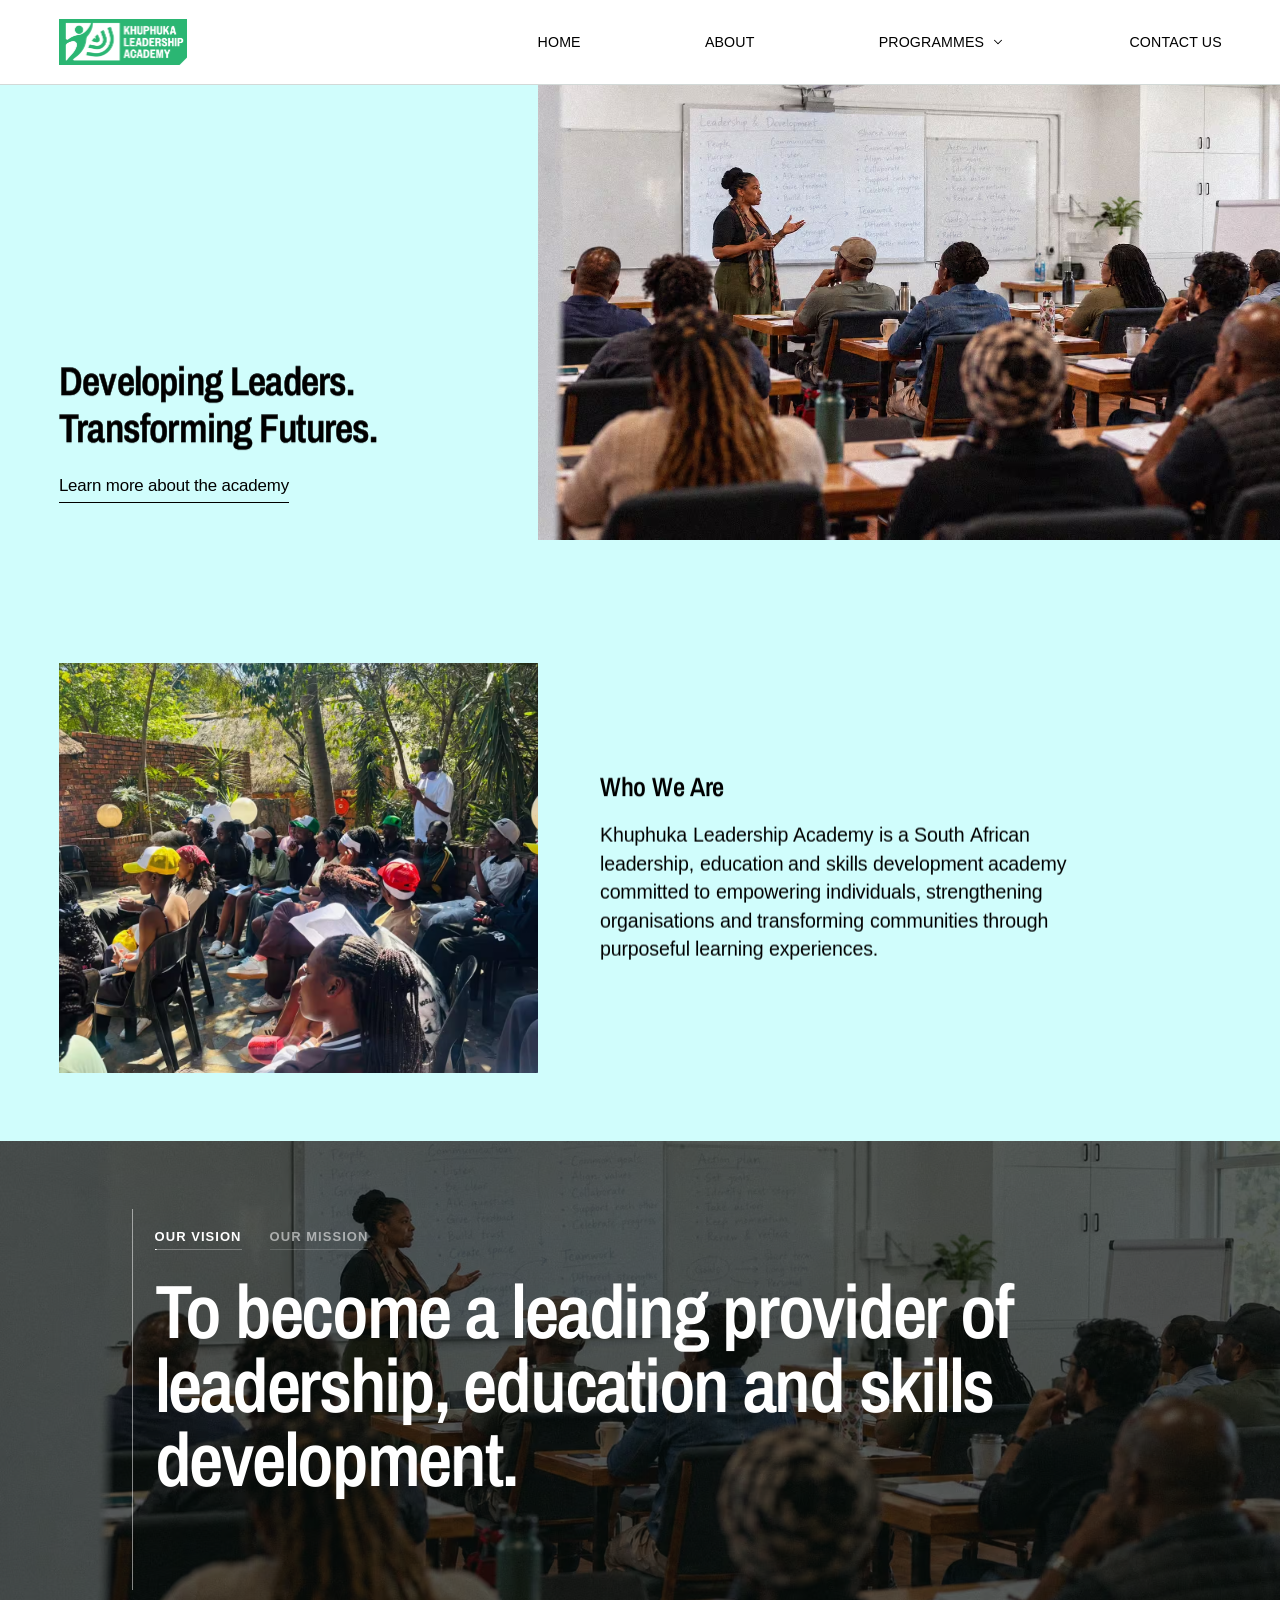
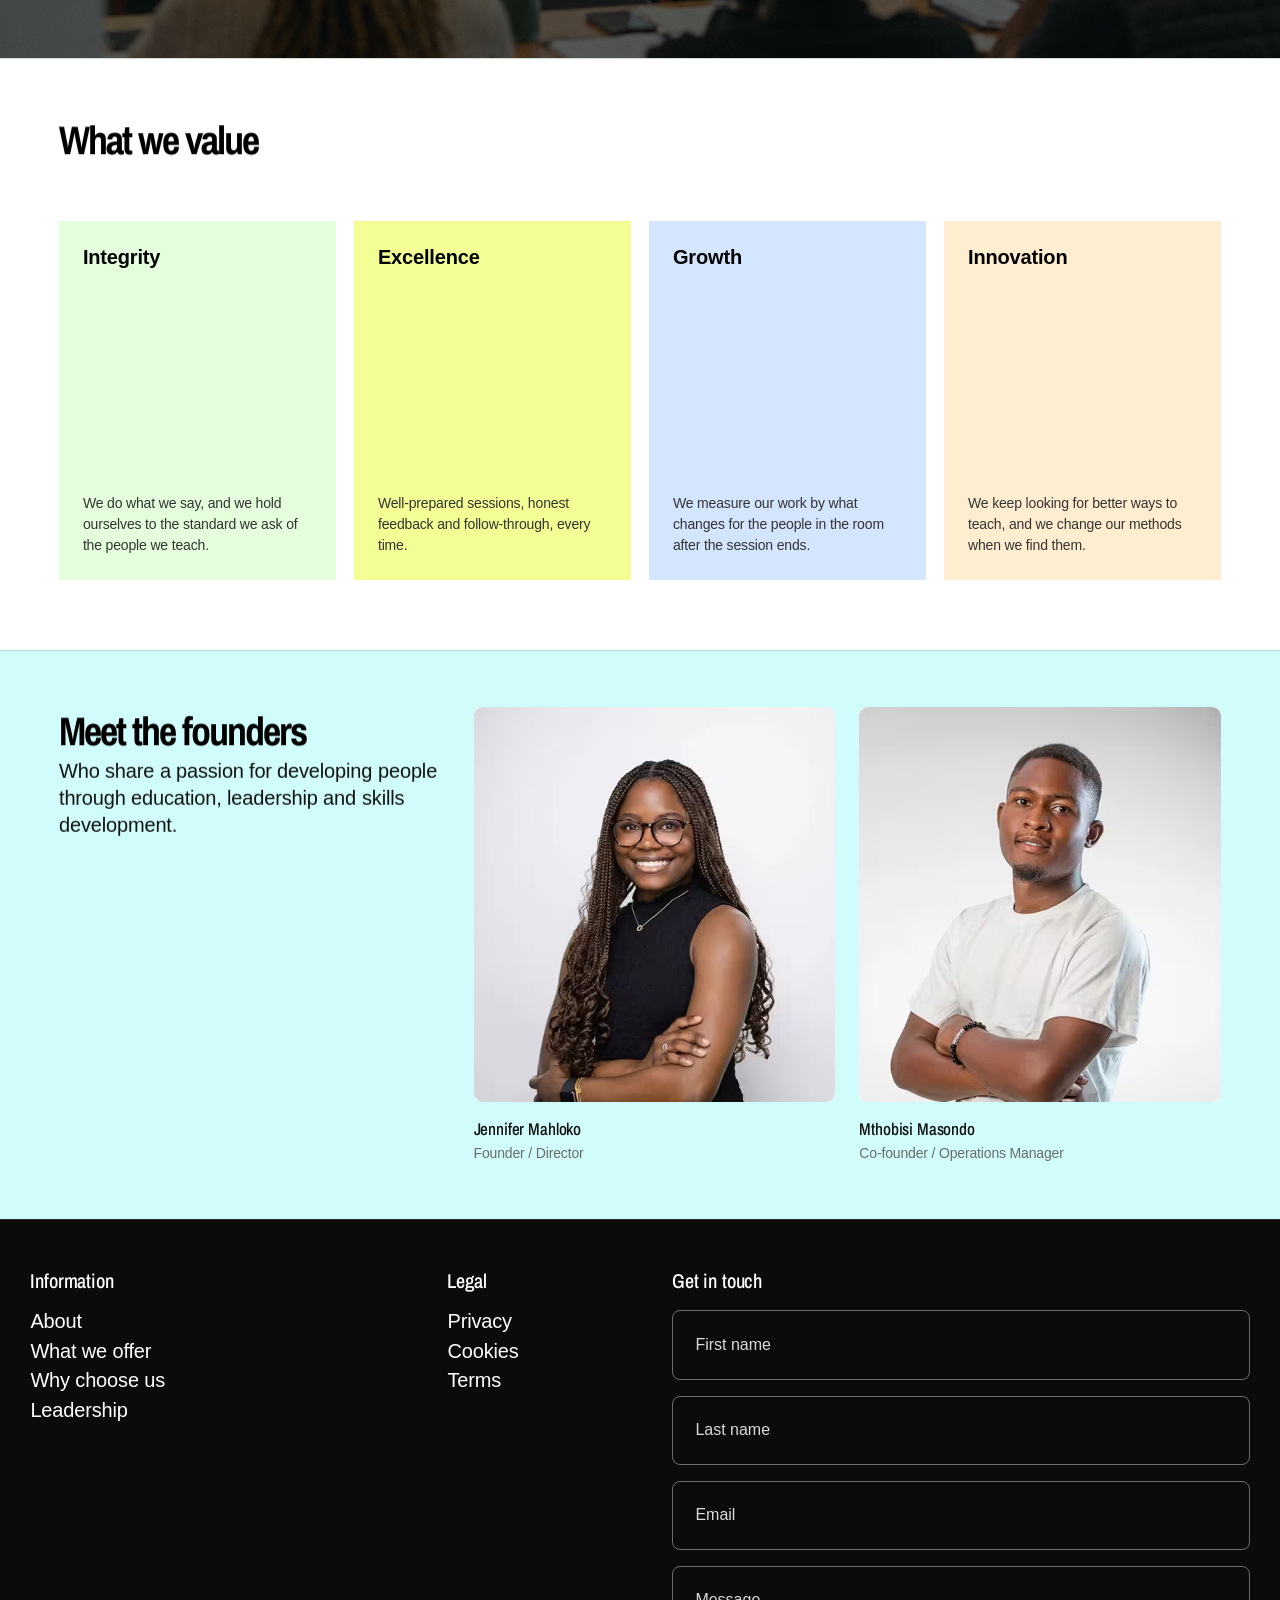
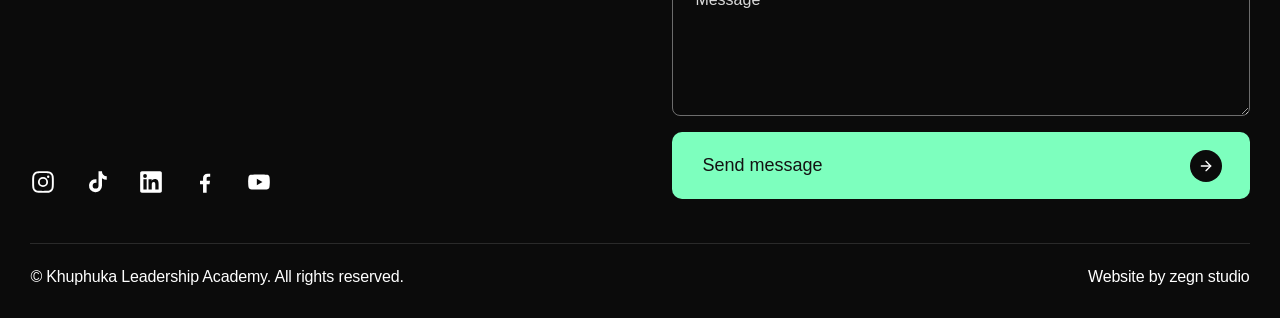
==== about.html @ 816980ba "Refactor code structure for improved readability and maintainability" ====
<!DOCTYPE html>
<html lang="en">

<head>
    <meta charset="UTF-8">
    <meta name="viewport" content="width=device-width, initial-scale=1.0">
    <meta name="description"
        content="Khuphuka Leadership Academy is a South African leadership, education and skills development academy committed to empowering individuals, strengthening organisations and transforming communities.">
    <!-- no preloader on inner pages: mark the page as loaded straight away so
         the hero's entrance animations run -->
    <script>document.documentElement.classList.add("js", "is-loaded");</script>
    <title>About | Khuphuka Leadership Academy</title>
    <!-- fonts come from Google: open the connections now so the font
         css and the woff2 behind it don't each pay for a new handshake -->
    <link rel="preconnect" href="https://fonts.googleapis.com">
    <link rel="preconnect" href="https://fonts.gstatic.com" crossorigin>
    <!-- the hero photo is only named in CSS, so start it before the
         stylesheet has arrived -->
    <link rel="preload" as="image" href="assets/images/Subtle-leadership-workshop-notes-on-whiteboard.avif" type="image/avif" fetchpriority="high">
    <link rel="stylesheet" href="stylesheets/style.css">
    <link rel="stylesheet" href="https://fonts.googleapis.com/css2?family=Archivo+Narrow:wght@600;700&display=swap">
</head>

<body>
    <header class="topbar">
        <a class="brand-logo" href="index.html" aria-label="Khuphuka Leadership Academy, home">
            <img src="assets/icons/kla-logo.svg" alt="Khuphuka Leadership Academy">
        </a>

        <nav class="topbar-nav" aria-label="Primary">
            <ul class="topbar-links">
                <li><a class="topbar-link" href="index.html">Home</a></li>
                <li><a class="topbar-link" href="about.html" aria-current="page">About</a></li>
                <li class="has-menu">
                    <button class="topbar-link topbar-trigger" type="button" aria-expanded="false"
                        aria-controls="programmes-menu">
                        Programmes
                        <svg xmlns="http://www.w3.org/2000/svg" width="14" height="14" viewBox="0 0 24 24" fill="none"
                            stroke="currentColor" stroke-width="1.75" stroke-linecap="round" stroke-linejoin="round"
                            aria-hidden="true">
                            <path d="m6 9 6 6 6-6" />
                        </svg>
                    </button>
                    <ul class="topbar-menu" id="programmes-menu" aria-label="Programmes">
                        <li><a href="programme/school-leadership.html">School Leadership &amp; Development</a></li>
                        <li><a href="programme/accredited-qualifications.html">Accredited Qualifications</a></li>
                        <li><a href="programme/short-courses.html">Short Courses &amp; Workshops</a></li>
                        <li><a href="programme/re5-preparation.html">RE5 Preparation Workshops</a></li>
                        <li><a href="programme/corporate-training.html">Corporate Training</a></li>
                        <li><a href="index.html#programmes">Youth Development Initiatives</a></li>
                    </ul>
                </li>
                <li><a class="topbar-link" href="#contact">Contact us</a></li>
            </ul>
        </nav>

        <button class="btn-menu-toggle topbar-toggle" type="button" aria-label="Open menu" aria-controls="site-menu"
            aria-expanded="false">
            <svg xmlns="http://www.w3.org/2000/svg" width="24" height="24" viewBox="0 0 24 24" fill="none"
                stroke="currentColor" stroke-width="1.5" stroke-linecap="round" aria-hidden="true">
                <path d="M3 9h18" />
                <path d="M3 15h18" />
            </svg>
        </button>
    </header>

    <!-- the hero: copy on the left, the photo filling the right -->
    <section class="hero-split hero-split--about" aria-label="About the academy">
        <div class="hero-panel">
            <h1 data-text-reveal="70">Developing Leaders. Transforming Futures.</h1>
            <a class="hero-link" href="#who-we-are">Learn more about the academy</a>
        </div>
        <div class="hero-visual" aria-hidden="true">
            <!-- a layer rather than an <img>, so hero-parallax.js can drift it -->
            <div class="hero-bg"></div>
        </div>
    </section>

    <main>
        <!-- the same photo-and-copy block as the home page's About -->
        <section class="about-statement" id="who-we-are">
            <!-- a stand-in photo until a dedicated image is chosen -->
            <div class="about-media">
                <img src="assets/images/youth.avif" alt="Learners gathered outdoors at a Khuphuka Leadership Academy session"
                    loading="lazy" decoding="async" draggable="false">
            </div>
            <div class="about-copy">
                <h2 class="about-title" data-text-reveal="70">Who We Are</h2>
                <p class="about-text" data-text-reveal="16">Khuphuka Leadership Academy is a South African leadership, education
                    and skills development academy committed to empowering individuals, strengthening organisations and
                    transforming communities through purposeful learning experiences.</p>
            </div>
        </section>

        <!-- the vision, as one large statement beside a rule, on white -->
        <!-- the vision and the mission, one at a time, cycling on their own -->
        <section class="vision-section" id="vision" aria-label="Our vision and mission">
            <div class="vision-inner">
                <div class="vision-tabs" role="tablist" aria-label="Vision and mission">
                    <button class="vision-tab is-active" type="button" role="tab" id="vision-tab-0"
                        aria-selected="true" aria-controls="vision-panel-0">Our vision</button>
                    <button class="vision-tab" type="button" role="tab" id="vision-tab-1" aria-selected="false"
                        aria-controls="vision-panel-1" tabindex="-1">Our mission</button>
                </div>
                <div class="vision-slides">
                    <p class="vision-statement is-active" role="tabpanel" id="vision-panel-0"
                        aria-labelledby="vision-tab-0">To become a leading provider of leadership, education and skills
                        development.</p>
                    <p class="vision-statement" role="tabpanel" id="vision-panel-1" aria-labelledby="vision-tab-1"
                        aria-hidden="true">To deliver innovative learning experiences that develop leadership, build
                        practical skills and create opportunities.</p>
                </div>
            </div>
        </section>

        <!-- the values: one short line each -->
        <section class="values-section" id="values" aria-labelledby="values-title">
            <h2 class="values-title section-title" id="values-title" data-text-reveal="70">What we value</h2>
            <ul class="values-grid" data-reveal>
                <li class="values-item values-item--integrity">
                    <h3 class="values-name">Integrity</h3>
                    <p>We do what we say, and we hold ourselves to the standard we ask of the people we teach.</p>
                </li>
                <li class="values-item values-item--excellence">
                    <h3 class="values-name">Excellence</h3>
                    <p>Well-prepared sessions, honest feedback and follow-through, every time.</p>
                </li>
                <li class="values-item values-item--growth">
                    <h3 class="values-name">Growth</h3>
                    <p>We measure our work by what changes for the people in the room after the session ends.</p>
                </li>
                <li class="values-item values-item--innovation">
                    <h3 class="values-name">Innovation</h3>
                    <p>We keep looking for better ways to teach, and we change our methods when we find them.</p>
                </li>
            </ul>
        </section>

        <section class="team-section" id="leadership" aria-labelledby="team-title">
            <div class="team-wrap">
                <div class="team-aside">
                    <h2 class="team-title section-title" id="team-title" data-text-reveal="70">Meet the founders</h2>
                    <p class="team-intro section-intro" data-text-reveal="16">Who share a passion for developing people
                        through education, leadership and
                        skills development.</p>
                </div>

                <div class="team-main">
                    <ul class="team-grid">
                        <li class="team-card">
                            <div class="team-media">
                                <img src="assets/images/woman.avif"
                                    alt="Jennifer Mahloko, founder / director of Khuphuka Leadership Academy"
                                    loading="lazy" draggable="false">
                            </div>
                            <h3 class="team-name">Jennifer Mahloko</h3>
                            <p class="team-role">Founder / Director</p>
                        </li>
                        <li class="team-card">
                            <div class="team-media">
                                <img src="assets/images/men.avif"
                                    alt="Mthobisi Masondo, co-founder / director of Khuphuka Leadership Academy"
                                    loading="lazy" draggable="false">
                            </div>
                            <h3 class="team-name">Mthobisi Masondo</h3>
                            <p class="team-role">Co-founder / Operations Manager</p>
                        </li>
                    </ul>
                </div>
            </div>
        </section>
    </main>

    <footer class="site-footer">
        <div class="footer-inner">
            <div class="footer-grid">
                <nav class="footer-col" aria-label="Information">
                    <h3 class="footer-heading">Information</h3>
                    <ul>
                        <li><a href="about.html">About</a></li>
                        <li><a href="index.html#programmes">What we offer</a></li>
                        <li><a href="index.html#why-choose">Why choose us</a></li>
                        <li><a href="#leadership">Leadership</a></li>
                    </ul>
                </nav>

                <nav class="footer-col" aria-label="Legal">
                    <h3 class="footer-heading">Legal</h3>
                    <ul>
                        <li><a href="#">Privacy</a></li>
                        <li><a href="#">Cookies</a></li>
                        <li><a href="#">Terms</a></li>
                    </ul>
                </nav>

                <ul class="footer-socials" aria-label="Social media">
                    <li><a href="#" aria-label="Instagram" rel="noopener"><svg xmlns="http://www.w3.org/2000/svg"
                                width="26" height="26" viewBox="0 0 24 24" fill="currentColor" aria-hidden="true">
                                <path
                                    d="M12 7.3a4.7 4.7 0 1 0 0 9.4 4.7 4.7 0 0 0 0-9.4zm0 7.7a3 3 0 1 1 0-6 3 3 0 0 1 0 6zm5.9-7.9a1.1 1.1 0 1 1-2.2 0 1.1 1.1 0 0 1 2.2 0zM12 2c-2.7 0-3.1 0-4.1.1-1.1 0-1.8.2-2.4.5-.7.2-1.2.6-1.8 1.1C3.2 4.3 2.8 4.8 2.6 5.5c-.3.6-.4 1.3-.5 2.4C2 8.9 2 9.3 2 12s0 3.1.1 4.1c0 1.1.2 1.8.5 2.4.2.7.6 1.2 1.1 1.8.6.5 1.1.9 1.8 1.1.6.3 1.3.4 2.4.5 1 .1 1.4.1 4.1.1s3.1 0 4.1-.1c1.1 0 1.8-.2 2.4-.5.7-.2 1.2-.6 1.8-1.1.5-.6.9-1.1 1.1-1.8.3-.6.4-1.3.5-2.4.1-1 .1-1.4.1-4.1s0-3.1-.1-4.1c0-1.1-.2-1.8-.5-2.4-.2-.7-.6-1.2-1.1-1.8-.6-.5-1.1-.9-1.8-1.1-.6-.3-1.3-.4-2.4-.5C15.1 2 14.7 2 12 2zm0 1.8c2.7 0 3 0 4 .1 1 0 1.5.2 1.9.3.5.2.8.4 1.1.8.4.3.6.6.8 1.1.1.4.3.9.3 1.9.1 1 .1 1.3.1 4s0 3-.1 4c0 1-.2 1.5-.3 1.9-.2.5-.4.8-.8 1.1-.3.4-.6.6-1.1.8-.4.1-.9.3-1.9.3-1 .1-1.3.1-4 .1s-3 0-4-.1c-1 0-1.5-.2-1.9-.3-.5-.2-.8-.4-1.1-.8-.4-.3-.6-.6-.8-1.1-.1-.4-.3-.9-.3-1.9-.1-1-.1-1.3-.1-4s0-3 .1-4c0-1 .2-1.5.3-1.9.2-.5.4-.8.8-1.1.3-.4.6-.6 1.1-.8.4-.1.9-.3 1.9-.3 1-.1 1.3-.1 4-.1z" />
                            </svg></a></li>
                    <li><a href="#" aria-label="TikTok" rel="noopener"><svg xmlns="http://www.w3.org/2000/svg"
                                width="26" height="26" viewBox="0 0 24 24" fill="currentColor" aria-hidden="true">
                                <path
                                    d="M16.6 2h-3.2v13.4a2.7 2.7 0 1 1-2.7-2.7c.3 0 .5 0 .8.1V9.5a6 6 0 1 0 5.1 5.9V8.6a7.6 7.6 0 0 0 4.4 1.4V6.8A4.5 4.5 0 0 1 16.6 2z" />
                            </svg></a></li>
                    <li><a href="#" aria-label="LinkedIn" rel="noopener"><svg xmlns="http://www.w3.org/2000/svg"
                                width="26" height="26" viewBox="0 0 24 24" fill="currentColor" aria-hidden="true">
                                <path
                                    d="M20.4 2H3.6C2.7 2 2 2.7 2 3.6v16.8c0 .9.7 1.6 1.6 1.6h16.8c.9 0 1.6-.7 1.6-1.6V3.6c0-.9-.7-1.6-1.6-1.6zM8 19H5V9.5h3V19zM6.5 8.2a1.7 1.7 0 1 1 0-3.5 1.7 1.7 0 0 1 0 3.5zM19 19h-3v-4.6c0-1.1 0-2.5-1.5-2.5s-1.8 1.2-1.8 2.4V19h-3V9.5h2.9v1.3h.1c.4-.8 1.4-1.5 2.8-1.5 3 0 3.5 2 3.5 4.5V19z" />
                            </svg></a></li>
                    <li><a href="#" aria-label="Facebook" rel="noopener"><svg xmlns="http://www.w3.org/2000/svg"
                                width="26" height="26" viewBox="0 0 24 24" fill="currentColor" aria-hidden="true">
                                <path
                                    d="M13.5 22v-8h2.7l.4-3.2h-3.1V8.8c0-.9.3-1.6 1.6-1.6h1.7V4.4c-.3 0-1.3-.1-2.5-.1-2.5 0-4.1 1.5-4.1 4.2v2.3H7.4V14h2.8v8h3.3z" />
                            </svg></a></li>
                    <li><a href="#" aria-label="YouTube" rel="noopener"><svg xmlns="http://www.w3.org/2000/svg"
                                width="26" height="26" viewBox="0 0 24 24" fill="currentColor" aria-hidden="true">
                                <path
                                    d="M21.6 7.2c-.2-.9-.9-1.6-1.8-1.8C18.2 5 12 5 12 5s-6.2 0-7.8.4c-.9.2-1.6.9-1.8 1.8C2 8.8 2 12 2 12s0 3.2.4 4.8c.2.9.9 1.6 1.8 1.8C5.8 19 12 19 12 19s6.2 0 7.8-.4c.9-.2 1.6-.9 1.8-1.8.4-1.6.4-4.8.4-4.8s0-3.2-.4-4.8zM10 15V9l5.2 3L10 15z" />
                            </svg></a></li>
                </ul>

                <!-- opens the visitor's mail client until a form endpoint is wired in -->
                <form class="footer-form" id="contact" action="mailto:info@khuphukaleadershipacademy.co.za"
                    method="post" enctype="text/plain">
                    <h3 class="footer-heading">Get in touch</h3>
                    <div class="footer-fields">
                        <p class="footer-field">
                            <label for="first-name" class="sr-only">First name</label>
                            <input id="first-name" name="first-name" type="text" placeholder="First name"
                                autocomplete="given-name" required>
                        </p>
                        <p class="footer-field">
                            <label for="last-name" class="sr-only">Last name</label>
                            <input id="last-name" name="last-name" type="text" placeholder="Last name"
                                autocomplete="family-name" required>
                        </p>
                        <p class="footer-field">
                            <label for="email" class="sr-only">Email</label>
                            <input id="email" name="email" type="email" placeholder="Email" autocomplete="email"
                                required>
                        </p>
                        <p class="footer-field">
                            <label for="message" class="sr-only">Message</label>
                            <textarea id="message" name="message" rows="4" placeholder="Message" required></textarea>
                        </p>
                    </div>
                    <button class="footer-submit" type="submit">
                        <span>Send message</span>
                        <span class="footer-submit-icon" aria-hidden="true">
                            <svg xmlns="http://www.w3.org/2000/svg" width="16" height="16" viewBox="0 0 24 24"
                                fill="none" stroke="currentColor" stroke-width="2" stroke-linecap="round"
                                stroke-linejoin="round">
                                <path d="M5 12h14" />
                                <path d="m12 5 7 7-7 7" />
                            </svg>
                        </span>
                    </button>
                </form>
            </div>

            <div class="footer-bottom">
                <p class="footer-copy">&copy; Khuphuka Leadership Academy. All rights reserved.</p>
                <p class="footer-credit">Website by zegn studio</p>
            </div>
        </div>
    </footer>

    <div class="menu-overlay" id="site-menu" aria-hidden="true" inert>
        <div class="menu-panel" role="dialog" aria-modal="true" aria-label="Site menu" data-lenis-prevent>
            <!-- the same row as the top bar, so the drawer reads as the bar opened up -->
            <div class="menu-top">
                <a class="menu-brand" href="index.html" aria-label="Khuphuka Leadership Academy, home">
                    <img src="assets/icons/kla-logo.svg" alt="Khuphuka Leadership Academy">
                </a>
                <button class="btn-menu-close" type="button" aria-label="Close menu">
                    <svg xmlns="http://www.w3.org/2000/svg" width="20" height="20" viewBox="0 0 24 24" fill="none"
                        stroke="currentColor" stroke-width="1.5" stroke-linecap="round" stroke-linejoin="round"
                        aria-hidden="true">
                        <path d="M18 6 6 18" />
                        <path d="m6 6 12 12" />
                    </svg>
                </button>
            </div>

            <nav class="menu-nav" aria-label="Main menu">
                <ul class="menu-list">
                    <li class="menu-item" style="--i: 0">
                        <a class="menu-link" href="index.html">
                            <span class="menu-label">Home</span>
                            <svg class="menu-arrow" xmlns="http://www.w3.org/2000/svg" viewBox="0 0 24 24" fill="none"
                                stroke="currentColor" stroke-width="1.5" stroke-linecap="round" stroke-linejoin="round"
                                aria-hidden="true">
                                <path d="M5 12h14" />
                                <path d="m12 5 7 7-7 7" />
                            </svg>
                        </a>
                    </li>

                    <li class="menu-item" style="--i: 1">
                        <a class="menu-link" href="about.html" aria-current="page">
                            <span class="menu-label">About</span>
                            <svg class="menu-arrow" xmlns="http://www.w3.org/2000/svg" viewBox="0 0 24 24" fill="none"
                                stroke="currentColor" stroke-width="1.5" stroke-linecap="round" stroke-linejoin="round"
                                aria-hidden="true">
                                <path d="M5 12h14" />
                                <path d="m12 5 7 7-7 7" />
                            </svg>
                        </a>
                    </li>

                    <!-- the programmes fold out under their own row -->
                    <li class="menu-item menu-group" style="--i: 2">
                        <button class="menu-link menu-group-toggle" type="button" aria-expanded="false"
                            aria-controls="menu-programmes">
                            <span class="menu-label">Programmes</span>
                            <svg class="menu-chevron" xmlns="http://www.w3.org/2000/svg" viewBox="0 0 24 24" fill="none"
                                stroke="currentColor" stroke-width="1.5" stroke-linecap="round" stroke-linejoin="round"
                                aria-hidden="true">
                                <path d="m6 9 6 6 6-6" />
                            </svg>
                        </button>
                        <div class="menu-sub" id="menu-programmes">
                            <ul class="menu-sublist">
                                <li><a class="menu-sublink" href="programme/school-leadership.html">School Leadership
                                        &amp; Development</a></li>
                                <li><a class="menu-sublink" href="programme/accredited-qualifications.html">Accredited
                                        Qualifications</a></li>
                                <li><a class="menu-sublink" href="programme/short-courses.html">Short Courses &amp;
                                        Workshops</a></li>
                                <li><a class="menu-sublink" href="programme/re5-preparation.html">RE5 Preparation
                                        Workshops</a></li>
                                <li><a class="menu-sublink" href="programme/corporate-training.html">Corporate
                                        Training</a></li>
                                <li><a class="menu-sublink" href="index.html#programmes">Youth Development Initiatives</a></li>
                            </ul>
                        </div>
                    </li>

                    <li class="menu-item" style="--i: 3">
                        <a class="menu-link" href="#contact">
                            <span class="menu-label">Contact us</span>
                            <svg class="menu-arrow" xmlns="http://www.w3.org/2000/svg" viewBox="0 0 24 24" fill="none"
                                stroke="currentColor" stroke-width="1.5" stroke-linecap="round" stroke-linejoin="round"
                                aria-hidden="true">
                                <path d="M5 12h14" />
                                <path d="m12 5 7 7-7 7" />
                            </svg>
                        </a>
                    </li>
                </ul>
            </nav>
        </div>
    </div>

    <script src="./scripts/vendor/lenis.min.js" defer></script>
    <script src="./scripts/smooth-scroll.js" defer></script>
    <script src="./scripts/hero-parallax.js" defer></script>
    <script src="./scripts/text-reveal.js" defer></script>
    <script src="./scripts/menu.js" defer></script>
    <script src="./scripts/topbar.js" defer></script>
    <script src="./scripts/vision.js" defer></script>
    <script src="./scripts/reveal.js" defer></script>
</body>

</html>
---- stylesheets/style.css ----
@charset "UTF-8";
/* The webfont is linked from each page's <head> (with a preconnect) rather
   than imported here, so the browser can fetch it alongside this file
   instead of only after it. */
:root {
  /* one content width shared by the video and the slider so their
     left and right edges line up down the page */
  --section-width: 1300px;
  --section-gutter: 1.9rem;
  --background-dark: #131516;
  --text-color-dark: #000000;
  --background-ghost-white: #fffaff;
  /* the page colour behind every section between the hero and the footer */
  --background-page: #d0fdfc;
  /* one button look for the whole site: mint, softly squared, dark label */
  --btn-bg: #7dffbe;
  --btn-bg-hover: #5ff0a8;
  --btn-ink: #131212;
  --btn-radius: 10px;
  --btn-pad: 0.8rem 1.6rem;
  /* the black frame around the photo hero on the programme pages */
  --hero-frame: 1.6rem;
  /* the home page: one left/right gutter for every section, and the
     hairline that separates them */
  --page-gutter: clamp(1.25rem, 4.6vw, 6.25rem);
  /* translucent rather than a fixed grey, so it holds its contrast on the
     white bar and on the green-to-cyan wash alike */
  --hairline: rgba(8, 44, 36, 0.18);
}

/* two families: Franklin Gothic Demi Cond for every heading, Helvetica for
   everything else. Franklin Gothic is a system font (Windows, Office), not
   a web font, so visitors without it fall back to Archivo Narrow, a similar
   condensed grotesque served from Google */
:root {
  --font-heading: "Franklin Gothic Demi Cond", "Franklin Gothic Demi", "Archivo Narrow", "Arial Narrow", sans-serif;
  --font-body: "Helvetica Neue", Helvetica, Arial, sans-serif;
}

body {
  padding: 0;
  margin: 0;
  box-sizing: border-box;
  font-family: var(--font-body);
  /* -1%: body copy sits a touch tighter everywhere */
  letter-spacing: -0.01em;
  background-color: var(--background-page);
}

.container {
  display: flex;
  flex-direction: column;
  box-sizing: border-box;
  min-height: 100vh;
  padding: var(--hero-frame);
  background: #000;
  position: relative;
  overflow: hidden;
  isolation: isolate;
  /* ---- the photo ---- */
}
.container .hero-visual {
  --hero-side: 1.75rem;
  border-radius: 5px;
  position: relative;
  flex: 1 1 auto;
  overflow: hidden; /* keeps the drifting image inside the frame */
  padding: 0 var(--hero-side);
}
.container {
  /* The hero image lives on its own layer so it can drift slower than the
     page (see scripts/hero-parallax.js). It starts 30% taller than its box,
     hanging above the top edge, which is exactly the distance it travels
     down by the time the photo has scrolled away. */
}
.container .hero-bg {
  position: absolute;
  /* a small overhang is all the drift needs; a large one hides the top
     of the photo and cuts off heads */
  inset: -16px 0 0 0;
  z-index: -1;
  background-image: url("../assets/images/Subtle-leadership-workshop-notes-on-whiteboard.avif");
  background-size: cover;
  background-position: center top;
  will-change: transform;
  pointer-events: none;
  /* a dark wash, heaviest at the bottom where the copy sits; it rides
     on the image's layer so it moves with the parallax */
}
.container .hero-bg::after {
  content: "";
  position: absolute;
  inset: 0;
  background: linear-gradient(to bottom, rgba(0, 0, 0, 0.5) 0%, rgba(0, 0, 0, 0.42) 45%, rgba(0, 0, 0, 0.62) 100%);
}
.container {
  /* a transparent bar over the photo: the green logo block on the left, a
     floating white pill on the right holding the links and Contact */
}
.container .nav-bar {
  --nav-height: 64px;
  display: flex;
  align-items: center;
  justify-content: space-between;
  gap: 1rem;
  margin: 0;
  padding: 1rem 0;
  /* the logo's own green behind it: the png has a transparent corner */
}
.container .nav-bar .brand-logo {
  display: flex;
  align-items: center;
  flex: 0 0 auto;
  background: transparent;
  line-height: 0;
}
.container .nav-bar .brand-logo img {
  display: block;
  width: auto;
  height: var(--nav-height);
}
.container {
  /* the pill: links on the left, Contact in its own cell behind a hairline */
}
.container .nav-pill {
  display: flex;
  align-items: stretch;
  height: var(--nav-height);
  background: #fff;
  border-radius: 10px;
  overflow: hidden;
}
.container .nav-links {
  display: flex;
  align-items: stretch;
  margin: 0;
  padding: 0 1rem;
  list-style: none;
}
.container .nav-links li {
  display: flex;
}
.container .nav-links a {
  position: relative;
  display: flex;
  align-items: center;
  padding: 0 1.5rem;
  color: #111;
  font-size: 1rem;
  font-weight: 500;
  text-decoration: none;
}
.container .nav-links a::after {
  content: "";
  position: absolute;
  left: 1.5rem;
  right: 1.5rem;
  bottom: 1.1rem;
  height: 2px;
  background: #2bb673;
  transform: scaleX(0);
  transform-origin: left center;
  transition: transform 320ms cubic-bezier(0.22, 1, 0.3, 1);
}
.container .nav-links a:hover::after, .container .nav-links a:focus-visible::after {
  transform: scaleX(1);
}
.container .nav-contact {
  display: flex;
  align-items: center;
  padding: 0 2.25rem;
  border-left: 1px solid #e2e2e2;
  color: #111;
  font-size: 1rem;
  font-weight: 500;
  text-decoration: none;
  white-space: nowrap;
  transition: background 220ms ease, color 220ms ease;
}
.container .nav-contact:hover, .container .nav-contact:focus-visible {
  background: var(--btn-bg);
  color: var(--btn-ink);
}
.container {
  /* phones: the pill gives way to Contact and the menu button */
}
.container .menu-buttons {
  display: none;
  align-items: stretch;
  gap: 0;
  height: var(--nav-height);
  background: #fff;
  border-radius: 10px;
  overflow: hidden;
}
.container .btn-primary {
  display: inline-flex;
  align-items: center;
  padding: 0 1.5rem;
  border: 0;
  border-right: 1px solid #e2e2e2;
  border-radius: 0;
  background: transparent;
  color: #111;
  font-size: 0.9375rem;
  font-weight: 500;
  text-decoration: none;
  white-space: nowrap;
  cursor: pointer;
  transition: background 220ms ease, color 220ms ease;
}
.container .btn-primary:hover, .container .btn-primary:focus-visible {
  background: var(--btn-bg);
  color: var(--btn-ink);
}
.container .btn-menu-toggle {
  display: inline-flex;
  align-items: center;
  justify-content: center;
  width: var(--nav-height);
  padding: 0;
  border: 0;
  border-radius: 0;
  background: transparent;
  color: #111;
  cursor: pointer;
  transition: background 220ms ease;
}
.container .btn-menu-toggle svg {
  display: block;
}
.container .btn-menu-toggle:hover, .container .btn-menu-toggle:focus-visible {
  background: #f2f2f2;
}
.container .btn-simple {
  display: inline-flex;
  align-items: center;
  gap: 1rem;
  text-decoration: none;
  color: #fff;
  border-bottom: 1px solid #fff;
  padding: 0.35rem 0;
  cursor: pointer;
}
.container {
  /* ---- the band ---- */
  /* the copy sits over the bottom of the photo */
}
.container .hero-band {
  position: absolute;
  left: var(--hero-frame);
  right: var(--hero-frame);
  bottom: var(--hero-frame);
  /* the hairline that runs across the photo above the copy */
  border-top: 1px solid rgba(255, 255, 255, 0.75);
}
.container .hero-content {
  box-sizing: border-box;
  padding: 2.5rem 3.5rem 5.5rem;
  color: #fff;
}
.container .hero-content .hero-eyebrow {
  margin: 0 0 0.9rem;
  font-size: 0.9375rem;
  font-weight: 400;
  line-height: 1.4;
}
.container .hero-content h1 {
  width: 100%;
  max-width: 740px;
  margin: 0;
  padding: 0;
  font-size: clamp(2.2rem, 2.35vw, 2.125rem);
  font-weight: 600;
  line-height: 1.27;
  letter-spacing: -0.01em;
  color: #fff;
}
.container .hero-content .hero-actions {
  display: flex;
  flex-wrap: wrap;
  align-items: center;
  gap: 1rem 1.75rem;
  margin-top: 1.75rem;
}
.container .hero-content .hero-btn {
  display: inline-flex;
  align-items: center;
  padding: var(--btn-pad);
  border-radius: var(--btn-radius);
  background: var(--btn-bg);
  color: var(--btn-ink);
  font-weight: 500;
  text-decoration: none;
  transition: transform 260ms cubic-bezier(0.22, 1, 0.3, 1), background 220ms ease;
}
.container .hero-content .hero-btn:hover, .container .hero-content .hero-btn:focus-visible {
  background: var(--btn-bg-hover);
  transform: translateY(-2px);
}
.container .hero-content {
  /* the actions settle in after the headline's words, once the preloader
     has lifted; without the js flag they simply show */
}
html.js .container .hero-content .hero-actions {
  opacity: 0;
  transform: translateY(12px);
}
html.is-loaded .container .hero-content .hero-actions {
  animation: hero-settle 720ms cubic-bezier(0.22, 1, 0.3, 1) 950ms forwards;
}

h1,
h2,
h3,
h4,
.section-title,
.why-choose-toggle {
  font-family: var(--font-heading);
  /* Demi Cond is a single-weight face; never let the browser embolden it */
  font-synthesis: none;
}

/* ---------- Home: top bar ---------- */
/* a plain white bar: the logo on the left, the links sitting right of
   centre, a hairline underneath */
.topbar {
  /* 94px at 1440 */
  --topbar-h: clamp(64px, 6.53vw, 104px);
  --nav-height: clamp(40px, 3.6vw, 54px);
  position: relative;
  z-index: 20;
  display: grid;
  /* the logo cell is the hero panel's width, so the links begin exactly
     on the line where the panel meets the photo */
  grid-template-columns: minmax(0, 42%) minmax(0, 1fr) auto;
  align-items: center;
  min-height: var(--topbar-h);
  padding: 0;
  background: #fff;
  border-bottom: 1px solid var(--hairline);
}
.topbar .brand-logo {
  display: flex;
  align-items: center;
  padding-left: var(--page-gutter);
  line-height: 0;
}
.topbar .brand-logo img {
  display: block;
  width: auto;
  height: var(--nav-height);
}

.topbar-nav {
  display: flex;
  justify-content: flex-start;
}

.topbar-links {
  display: flex;
  align-items: center;
  /* 140px between links at 1440 */
  gap: clamp(2rem, 9.7vw, 9.5rem);
  margin: 0;
  padding: 0;
  list-style: none;
}
.topbar-links > li {
  position: relative;
}

.topbar-link {
  position: relative;
  display: inline-flex;
  align-items: center;
  gap: 0.45rem;
  padding: 0.5rem 0;
  border: 0;
  background: none;
  font: inherit;
  /* 16px at 1440 */
  font-size: clamp(0.8125rem, 1.11vw, 1.125rem);
  font-weight: 400;
  letter-spacing: 0.01em;
  text-transform: uppercase;
  color: #000;
  text-decoration: none;
  cursor: pointer;
}
.topbar-link::after {
  content: "";
  position: absolute;
  left: 0;
  right: 0;
  bottom: 0.2rem;
  height: 1px;
  background: currentColor;
  transform: scaleX(0);
  transform-origin: left center;
  transition: transform 320ms cubic-bezier(0.22, 1, 0.3, 1);
}
.topbar-link:hover::after, .topbar-link:focus-visible::after {
  transform: scaleX(1);
}
.topbar-link:focus-visible {
  outline: 2px solid #09ac66;
  outline-offset: 4px;
}
.topbar-link svg {
  transition: transform 260ms ease;
}

/* the Programmes list: a full-width white panel hanging under the bar's
   hairline, its entries starting on the same 42% line as the links */
.topbar-links > li.has-menu {
  position: static;
}

.topbar-menu {
  position: absolute;
  top: 100%;
  left: 0;
  right: 0;
  margin: 0;
  /* 40px above the first entry at 1440 */
  padding: clamp(1.5rem, 2.8vw, 2.75rem) var(--page-gutter) clamp(1.5rem, 2.8vw, 2.75rem) 42%;
  list-style: none;
  background: #fff;
  /* the panel sits over the bar's bottom hairline, so it draws its own in
     the same place; the divider stays visible while the list is open */
  border-top: 1px solid var(--hairline);
  border-bottom: 1px solid var(--hairline);
  opacity: 0;
  visibility: hidden;
  transform: translateY(-6px);
  transition: opacity 220ms ease, transform 260ms cubic-bezier(0.22, 1, 0.3, 1), visibility 0s linear 220ms;
}
.topbar-menu a {
  position: relative;
  display: inline-block;
  /* 37px from one entry to the next at 1440 */
  padding: 0.5rem 0;
  font-size: clamp(0.875rem, 1.11vw, 1.125rem);
  line-height: 1.3;
  color: #000;
  text-decoration: none;
}
.topbar-menu a::after {
  content: "";
  position: absolute;
  left: 0;
  right: 0;
  bottom: 0.35rem;
  height: 1px;
  background: currentColor;
  transform: scaleX(0);
  transform-origin: left center;
  transition: transform 320ms cubic-bezier(0.22, 1, 0.3, 1);
}
.topbar-menu a:hover::after, .topbar-menu a:focus-visible::after {
  transform: scaleX(1);
}
.topbar-menu a:focus-visible {
  outline: 2px solid #09ac66;
  outline-offset: 4px;
}

.has-menu:hover .topbar-menu,
.has-menu.is-open .topbar-menu {
  opacity: 1;
  visibility: visible;
  transform: none;
  transition: opacity 220ms ease, transform 260ms cubic-bezier(0.22, 1, 0.3, 1);
}

.has-menu:hover .topbar-trigger svg,
.has-menu.is-open .topbar-trigger svg {
  transform: rotate(180deg);
}

/* phones: the links give way to the menu button and the drawer */
.topbar-toggle {
  display: none;
  grid-column: 3;
  justify-self: end;
  width: 44px;
  height: 44px;
  margin-right: var(--page-gutter);
  padding: 0;
  border: 1px solid #111;
  border-radius: 0;
  background: transparent;
  color: #111;
  align-items: center;
  justify-content: center;
  cursor: pointer;
}
.topbar-toggle svg {
  display: block;
}
.topbar-toggle:hover, .topbar-toggle:focus-visible {
  background: #111;
  color: #fff;
}

/* ---------- Home: hero ---------- */
/* copy on a pale panel to the left, the photo filling the right */
.hero-split {
  display: grid;
  grid-template-columns: minmax(0, 42%) minmax(0, 1fr);
  /* 512px at 1440 */
  min-height: clamp(420px, 35.56vw, 720px);
  /* the band runs on under the photo by one page gutter, in the page
     colour that shows through from the body */
  padding-bottom: var(--page-gutter);
  /* the copy sits in the lower part of the panel: 41px above its bottom
     edge at 1440, with 90px between the headline and the link */
}
.hero-split .hero-panel {
  display: flex;
  flex-direction: column;
  justify-content: flex-end;
  align-items: flex-start;
  /* 40px between the headline and the link at 1440 */
  gap: clamp(1.75rem, 2.8vw, 3rem);
  /* a narrower right padding: the photo is the boundary on that side,
     and the headline needs the room on smaller desktops */
  padding: clamp(3rem, 6vw, 6rem) clamp(1.5rem, 3vw, 4rem) clamp(2rem, 2.85vw, 3rem) var(--page-gutter);
}
.hero-split {
  /* 30px on a 38px line at 1440, wrapping to three lines */
}
.hero-split h1 {
  margin: 0;
  /* measured in the font's own size so the lines break the same at any
     width: "Empowering People To / Lead. Developing Leaders / Who Make
     A Difference." */
  max-width: min(100%, 10.5em);
  /* 45px at 1440 */
  font-size: clamp(2.125rem, 3.125vw, 3.375rem);
  font-weight: 600;
  line-height: 1.17;
  letter-spacing: -0.02em;
  color: #000;
  /* Demi Cond comes in one weight; a hairline stroke adds a little
     more without the smear of a synthetic bold */
  -webkit-text-stroke: 0.45px currentColor;
  paint-order: stroke fill;
}
.hero-split {
  /* an underlined text link, 19px at 1440; the underline sweeps on hover */
}
.hero-split .hero-link {
  position: relative;
  padding: 0.1rem 0 0.45rem;
  color: #000;
  font-size: clamp(1rem, 1.32vw, 1.25rem);
  line-height: 1.2;
  text-decoration: none;
}
.hero-split .hero-link::after {
  content: "";
  position: absolute;
  left: 0;
  right: 0;
  bottom: 0;
  height: 1px;
  background: currentColor;
  transform-origin: left center;
}
.hero-split .hero-link:hover::after, .hero-split .hero-link:focus-visible::after {
  animation: intro-underline-sweep 640ms cubic-bezier(0.65, 0, 0.35, 1);
}
.hero-split .hero-link:focus-visible {
  outline: 2px solid #09ac66;
  outline-offset: 6px;
}
.hero-split .hero-link {
  /* settles in after the headline's words, once the preloader has lifted */
}
html.js .hero-split .hero-link {
  opacity: 0;
  transform: translateY(12px);
}
html.is-loaded .hero-split .hero-link {
  animation: hero-settle 720ms cubic-bezier(0.22, 1, 0.3, 1) 950ms forwards;
}
.hero-split .hero-visual {
  position: relative;
  overflow: hidden;
  background: #e4e4e4;
}
.hero-split {
  /* the photo on its own layer so hero-parallax.js can drift it; the
     small overhang above is what the drift uses up */
}
.hero-split .hero-bg {
  position: absolute;
  inset: -16px 0 0 0;
  background-image: url("../assets/images/Subtle-leadership-workshop-notes-on-whiteboard.avif");
  background-size: cover;
  background-position: center;
  will-change: transform;
}

/* ---------- Home: about ---------- */
/* one large statement and an outlined button, full width */
/* the sections between the hero and the footer are transparent, so the
   body's page colour shows through all of them */
/* a photo filling the 42% column on the left, with the title, copy and
   button centred beside it on the right */
.about-statement {
  display: grid;
  grid-template-columns: minmax(0, 42%) minmax(0, 1fr);
  align-items: center;
  /* about 72px above the photo and 77px below it at 1440 */
  padding: clamp(3rem, 5vw, 5rem) 0 clamp(3rem, 5.3vw, 5.5rem);
}

/* the photo runs from the gutter to the column's edge */
.about-media {
  padding: 0 0 0 var(--page-gutter);
}
.about-media img {
  display: block;
  width: 100%;
  /* about 540 by 462 at 1440 */
  aspect-ratio: 7/6;
  object-fit: cover;
  background: #dcdcdc;
  user-select: none;
  -webkit-user-drag: none;
}

.about-copy {
  min-width: 0;
  /* 70px in from the split line at 1440 */
  padding: 0 var(--page-gutter) 0 clamp(2rem, 4.9vw, 5rem);
}

/* a short title above the copy, smaller than the section titles */
.about-title {
  margin: 0 0 1.25rem;
  /* 30px at 1440 */
  font-size: clamp(1.5rem, 2.08vw, 2rem);
  font-weight: 600;
  line-height: 1.1;
  letter-spacing: -0.01em;
  color: #000;
}

.about-text {
  margin: 0;
  /* 22px on a 32px line at 1440, a measure of about 550px */
  max-width: 25em;
  font-size: clamp(1.0625rem, 1.53vw, 1.5rem);
  font-weight: 400;
  line-height: 1.45;
  color: #000;
}

/* a pill with a round arrow beside it; both fill on hover */
.btn-pill {
  --pill-h: 48px;
  display: inline-flex;
  align-items: center;
  gap: 6px;
  /* 36px under the copy at 1440 */
  margin-top: clamp(1.5rem, 2.5vw, 2.5rem);
  color: #000;
  text-decoration: none;
}
.btn-pill .btn-pill-label,
.btn-pill .btn-pill-icon {
  display: inline-flex;
  align-items: center;
  justify-content: center;
  box-sizing: border-box;
  border: 1px solid #000;
  border-radius: 999px;
  background: transparent;
  transition: background 220ms ease, color 220ms ease;
}
.btn-pill .btn-pill-label {
  height: var(--pill-h);
  padding: 0 1.5rem;
  font-size: clamp(1rem, 1.25vw, 1.125rem);
  line-height: 1;
}
.btn-pill .btn-pill-icon {
  width: 44px;
  height: 44px;
}
.btn-pill .btn-pill-icon svg {
  display: block;
  transition: transform 260ms cubic-bezier(0.22, 1, 0.3, 1);
}
.btn-pill:hover .btn-pill-label,
.btn-pill:hover .btn-pill-icon, .btn-pill:focus-visible .btn-pill-label,
.btn-pill:focus-visible .btn-pill-icon {
  background: #000;
  color: #fff;
}
.btn-pill:hover .btn-pill-icon svg, .btn-pill:focus-visible .btn-pill-icon svg {
  transform: translateX(3px);
}
.btn-pill:focus-visible {
  outline: 2px solid #09ac66;
  outline-offset: 4px;
  border-radius: 999px;
}

/* ---------- About page ---------- */
/* the About hero keeps its link closer under a two-line headline */
.hero-split--about .hero-panel {
  gap: clamp(1.25rem, 1.75vw, 1.75rem);
}

/* the vision and mission: a photo behind a dark wash, a rule down the
   left of the copy, two small uppercase tabs and one very large statement
   in white */
.vision-section {
  position: relative;
  isolation: isolate;
  padding: clamp(3.5rem, 5.3vw, 6rem) var(--page-gutter);
  color: #fff;
  /* a stand-in photo until a dedicated one is chosen */
  background-image: url("../assets/images/Subtle-leadership-workshop-notes-on-whiteboard.avif");
  background-size: cover;
  background-position: center;
  /* the overlay */
}
.vision-section::before {
  content: "";
  position: absolute;
  inset: 0;
  z-index: -1;
  background: rgba(5, 14, 12, 0.66);
}

.vision-inner {
  /* the rule sits 82px in from the gutter at 1440 */
  margin-left: clamp(0rem, 5.7vw, 6rem);
  padding: 1.25rem 0 1.25rem clamp(1.25rem, 1.7vw, 1.75rem);
  border-left: 1px solid rgba(255, 255, 255, 0.5);
}

/* the two small uppercase tabs; the active one carries a line beneath it
   that fills as its time runs (--p is written by vision.js) */
.vision-tabs {
  display: flex;
  gap: 1.75rem;
  margin: 0 0 1.5rem;
}

.vision-tab {
  position: relative;
  padding: 0 0 0.4rem;
  border: 0;
  background: none;
  font: inherit;
  font-size: 0.8125rem;
  font-weight: 700;
  letter-spacing: 0.08em;
  text-transform: uppercase;
  color: #fff;
  opacity: 0.55;
  cursor: pointer;
  transition: opacity 320ms ease;
}
.vision-tab::before, .vision-tab::after {
  content: "";
  position: absolute;
  left: 0;
  right: 0;
  bottom: 0;
  height: 1px;
}
.vision-tab::before {
  background: rgba(255, 255, 255, 0.3);
}
.vision-tab::after {
  background: #fff;
  transform: scaleX(var(--p, 0));
  transform-origin: left center;
}
.vision-tab.is-active {
  opacity: 1;
}
.vision-tab:hover {
  opacity: 1;
}
.vision-tab:focus-visible {
  outline: 2px solid #7dffbe;
  outline-offset: 4px;
}

/* both statements share one cell; the inactive one fades and drifts out */
.vision-slides {
  display: grid;
}

.vision-statement {
  grid-area: 1/1;
  margin: 0;
  max-width: 14em;
  font-family: var(--font-heading);
  /* 85px at 1440, on a line barely taller than the type */
  font-size: clamp(2.5rem, 5.9vw, 6rem);
  font-weight: 600;
  line-height: 0.98;
  letter-spacing: -0.03em;
  color: #fff;
  font-synthesis: none;
  opacity: 0;
  visibility: hidden;
  transform: translateY(14px);
  transition: opacity 520ms ease, transform 720ms cubic-bezier(0.22, 1, 0.3, 1), visibility 0s linear 520ms;
}

.vision-statement.is-active {
  opacity: 1;
  visibility: visible;
  transform: translateY(0);
  transition: opacity 520ms ease 160ms, transform 720ms cubic-bezier(0.22, 1, 0.3, 1) 160ms;
}

@media (prefers-reduced-motion: reduce) {
  .vision-statement,
  .vision-statement.is-active,
  .vision-tab {
    transition: none;
  }
  .vision-tab::after {
    display: none;
  }
}
/* the values: a white band, a title, then four pastel cards with the name
   at the top and the line at the foot */
.values-section {
  background: #fff;
  border-top: 1px solid var(--hairline);
  padding: clamp(3rem, 4.5vw, 5rem) var(--page-gutter) clamp(3.5rem, 5.5vw, 6rem);
}

/* scoped so it outranks the shared title rule's zero margin */
.values-section .values-title {
  display: block;
  margin: 0 0 clamp(2rem, 4.4vw, 4.5rem);
}

.values-grid {
  list-style: none;
  margin: 0;
  padding: 0;
  display: grid;
  grid-template-columns: repeat(4, minmax(0, 1fr));
  /* 20px between cards at 1440 */
  gap: clamp(0.75rem, 1.4vw, 1.5rem);
}

.values-item {
  display: flex;
  flex-direction: column;
  justify-content: space-between;
  gap: 2rem;
  min-height: clamp(260px, 24.3vw, 380px);
  padding: 1.5rem;
}
.values-item p {
  margin: 0;
  font-size: 0.875rem;
  line-height: 1.5;
  color: #333;
}

/* entrance: once the row scrolls into view each card rises and fades in a
   beat after the one before it (reveal.js adds is-in) */
.values-grid.reveal-pending .values-item {
  opacity: 0;
  transform: translateY(28px);
}

.values-grid.is-in .values-item {
  opacity: 1;
  transform: translateY(0);
  transition: opacity 640ms ease, transform 820ms cubic-bezier(0.22, 1, 0.3, 1);
}

.values-grid.is-in .values-item:nth-child(2) {
  transition-delay: 110ms;
}

.values-grid.is-in .values-item:nth-child(3) {
  transition-delay: 220ms;
}

.values-grid.is-in .values-item:nth-child(4) {
  transition-delay: 330ms;
}

/* a gentle lift under the pointer, once the entrance has played; scoped
   to outrank the entrance rules above */
@media (hover: hover) {
  .values-grid.is-in .values-item {
    transition: opacity 640ms ease, transform 360ms cubic-bezier(0.22, 1, 0.3, 1), box-shadow 360ms ease;
  }
  .values-grid.is-in .values-item:hover {
    transform: translateY(-6px);
    box-shadow: 0 18px 36px rgba(8, 44, 36, 0.12);
  }
}
@media (prefers-reduced-motion: reduce) {
  .values-grid .values-item,
  .values-grid.is-in .values-item {
    opacity: 1;
    transform: none;
    transition: none;
  }
}
.values-item--integrity {
  background: #e4ffdb;
}

.values-item--excellence {
  background: #f3ff94;
}

.values-item--growth {
  background: #d4e5ff;
}

.values-item--innovation {
  background: #ffedcf;
}

.values-name {
  margin: 0;
  font-family: var(--font-body);
  font-size: 1.25rem;
  font-weight: 700;
  line-height: 1.2;
  color: #000;
}

@media (max-width: 900px) {
  .vision-inner {
    margin-left: 0;
  }
  .values-grid {
    grid-template-columns: repeat(2, minmax(0, 1fr));
  }
}
@media (max-width: 600px) {
  .values-grid {
    grid-template-columns: minmax(0, 1fr);
  }
}
/* ---------- Section headings ---------- */
/* One title for the About, offer and founders columns: a bold sentence-case
   line with a short intro under it. */
.section-title {
  display: inline-block;
  margin: 0;
  /* 27px to 31px: the earlier 24px to 28px range plus 3px */
  /* 40px to 60px */
  font-size: clamp(2.5rem, 1.9vw, 3.75rem);
  font-weight: 700;
  line-height: 1.2;
  /* -5% in the Figma file */
  letter-spacing: -0.05em;
  color: var(--text-color-dark);
}

/* one size for every intro under a section title */
.section-intro {
  margin: 0.2rem 0 0;
  max-width: 400px;
  font-size: 1.25rem;
  font-weight: 400;
  line-height: 1.35;
  color: #111;
}

.home-intro-section {
  --intro-split: 36%;
  display: grid;
  grid-template-columns: minmax(0, var(--intro-split)) minmax(0, 1fr);
  position: relative;
  z-index: 2;
  /* the full-height rule between the label and the copy */
}
.home-intro-section::before {
  content: "";
  position: absolute;
  top: 0;
  bottom: 0;
  left: var(--intro-split);
  width: 1px;
  background: #ececec;
  pointer-events: none;
  z-index: 1;
}
.home-intro-section .home-intro-aside {
  padding: 6.5rem 2rem 6.5rem 3.5rem;
}
.home-intro-section {
  /* ---- reveal on scroll: the script sets reveal-pending as it starts and
     swaps it for is-revealed once the section is on screen. With no script
     (or reduced motion) neither class exists and everything just shows. ---- */
}
.home-intro-section.reveal-pending::before {
  clip-path: inset(0 0 100% 0);
}
.home-intro-section.reveal-pending .home-intro-content .btn-green,
.home-intro-section.reveal-pending .home-intro-content .btn-simple {
  opacity: 0;
  transform: translateY(18px);
}
.home-intro-section.is-revealed::before {
  clip-path: inset(0);
  transition: clip-path 1100ms cubic-bezier(0.22, 1, 0.3, 1);
}
.home-intro-section.is-revealed .home-intro-content .btn-green,
.home-intro-section.is-revealed .home-intro-content .btn-simple {
  opacity: 1;
  transform: translateY(0) scale(1);
  transition: opacity 640ms ease, transform 820ms cubic-bezier(0.22, 1, 0.3, 1);
}
.home-intro-section.is-revealed {
  /* the buttons land once the paragraphs' words have mostly arrived */
}
.home-intro-section.is-revealed .home-intro-content .btn-green,
.home-intro-section.is-revealed .home-intro-content .btn-simple {
  transition-delay: 900ms;
}
.home-intro-section {
  /* the title's look lives in .section-title; nothing to add here */
}
.home-intro-section .home-intro-content {
  padding: 6.5rem 6rem 6.5rem 2.75rem;
}
.home-intro-section .home-intro-content p {
  /* a measure of ~70 characters rather than the full column */
  max-width: 620px;
  margin: 0 0 1.25rem;
  font-size: 1.2225rem;
  padding: 0;
  line-height: 1.65;
  color: #5f5f5f;
}
.home-intro-section .home-intro-content p:last-of-type {
  margin-bottom: 2.5rem;
}
.home-intro-section .home-intro-content .btn-green {
  text-decoration: none;
  background-color: var(--btn-bg);
  display: inline-flex;
  align-items: center;
  gap: 1rem;
  color: var(--btn-ink);
  font-weight: 500;
  border: none;
  margin-right: 1rem;
  padding: var(--btn-pad);
  border-radius: var(--btn-radius);
  cursor: pointer;
  transition: transform 260ms cubic-bezier(0.22, 1, 0.3, 1), background 220ms ease;
}
.home-intro-section .home-intro-content .btn-green:hover, .home-intro-section .home-intro-content .btn-green:focus-visible {
  background-color: var(--btn-bg-hover);
  transform: translateY(-2px);
}
.home-intro-section .home-intro-content .btn-simple {
  position: relative;
  display: inline-flex;
  align-items: center;
  gap: 1rem;
  text-decoration: none;
  color: #000;
  padding: 0.35rem 0;
  cursor: pointer;
  /* the underline is a pseudo so it can sweep rather than sit still */
}
.home-intro-section .home-intro-content .btn-simple::after {
  content: "";
  position: absolute;
  left: 0;
  right: 0;
  bottom: 0;
  height: 1px;
  background: currentColor;
  transform-origin: left center;
}
.home-intro-section .home-intro-content .btn-simple svg {
  overflow: visible;
}
.home-intro-section .home-intro-content .btn-simple:hover::after, .home-intro-section .home-intro-content .btn-simple:focus-visible::after {
  animation: intro-underline-sweep 640ms cubic-bezier(0.65, 0, 0.35, 1);
}
.home-intro-section .home-intro-content .btn-simple:hover svg, .home-intro-section .home-intro-content .btn-simple:focus-visible svg {
  animation: intro-arrow-swap 640ms cubic-bezier(0.65, 0, 0.35, 1);
}
.home-intro-section .home-intro-content .btn-simple:focus-visible {
  outline: 2px solid #09ac66;
  outline-offset: 6px;
}

/* wipes off to the right, then redraws from the left */
@keyframes intro-underline-sweep {
  0% {
    transform: scaleX(1);
    transform-origin: right center;
  }
  49% {
    transform: scaleX(0);
    transform-origin: right center;
  }
  50% {
    transform: scaleX(0);
    transform-origin: left center;
  }
  100% {
    transform: scaleX(1);
    transform-origin: left center;
  }
}
@keyframes hero-settle {
  to {
    opacity: 1;
    transform: translateY(0);
  }
}
/* leaves to the right, comes back in from the left */
@keyframes intro-arrow-swap {
  0% {
    transform: translateX(0);
    opacity: 1;
  }
  45% {
    transform: translateX(140%);
    opacity: 0;
  }
  50% {
    transform: translateX(-140%);
    opacity: 0;
  }
  100% {
    transform: translateX(0);
    opacity: 1;
  }
}
@media (prefers-reduced-motion: reduce) {
  .container .hero-content .hero-actions,
  .hero-split .hero-link {
    opacity: 1 !important;
    transform: none !important;
    animation: none !important;
  }
  .hero-split .hero-link:hover::after {
    animation: none;
  }
  .home-intro-section .home-intro-content .btn-simple:hover::after,
  .home-intro-section .home-intro-content .btn-simple:hover svg {
    animation: none;
  }
}
.home-slider-section {
  position: relative;
  border-top: 1px solid var(--hairline);
}

.home-slider-section .eyebrow-title {
  display: block;
  font-size: 1.0625rem;
  font-weight: 400;
  color: var(--text-color-dark);
  letter-spacing: 0;
  line-height: 1.4;
}

.slider-container {
  position: relative;
  overflow: hidden;
  max-width: 2280px;
  margin: 0 auto;
}

.slider {
  display: flex;
  align-items: center;
  gap: 20px;
  min-height: 500px;
  width: max-content;
  transition: transform 680ms cubic-bezier(0.22, 1, 0.36, 1);
}

.slide-link {
  display: block;
  color: inherit;
  text-decoration: none;
  width: 600px;
  height: 500px;
  flex: 0 0 500px;
}

.slide {
  width: 700px;
  height: 500px;
  position: relative;
  opacity: 1;
  transform: scale(1);
  transition: opacity 420ms ease, transform 420ms ease, box-shadow 420ms ease;
  display: block;
  overflow: hidden;
  border-radius: 8px;
}

.slide-image-wrap {
  position: relative;
  min-height: 720px;
  width: 100%;
  height: 500px;
  overflow: hidden;
  border-radius: 8px;
}

.slide-image-wrap img {
  width: 100%;
  height: 720px;
  object-fit: cover;
  display: block;
  border-radius: 8px;
}

.slide-content {
  position: absolute;
  left: 32px;
  bottom: 30px;
  color: #fff;
  z-index: 3;
  background: rgba(0, 0, 0, 0.45);
  padding: 14px 18px;
  border-radius: 8px;
}

.slide-title {
  display: block;
  font-size: 22px;
  font-weight: 700;
  margin-bottom: 5px;
}

.slide-meta {
  display: block;
  font-size: 12px;
  text-transform: uppercase;
  letter-spacing: 0.08em;
}

.image-skeleton {
  position: absolute;
  inset: 0;
  background-image: linear-gradient(90deg, #d9d2c8 10%, #f5f0e9 40%, #d9d2c8 80%);
  background-size: 200% 100%;
  animation: skeleton-pulse 1.2s ease-in-out infinite;
  border-radius: 8px;
  z-index: 2;
}

.image-skeleton.loaded {
  display: none;
}

@keyframes skeleton-pulse {
  0% {
    background-position: 200% 0;
  }
  100% {
    background-position: -200% 0;
  }
}
.slider-controls {
  display: flex;
  gap: 12px;
  justify-content: center;
  margin-top: 20px;
}

.slider-controls button {
  border: none;
  background: #1e4d3a;
  color: #fff;
  width: 44px;
  height: 44px;
  border-radius: 50%;
  cursor: pointer;
  font-size: 22px;
}

.slider-controls .prev::before {
  content: "←";
}

.slider-controls .next::before {
  content: "→";
}

/* One centred content column, the same width as the video above. The
   section clips sideways so the card row can run past the right edge of
   the column without giving the page a horizontal scrollbar. */
.home-slider-section {
  overflow-x: clip;
}

.what-we-do-wrap {
  padding: 4rem var(--page-gutter) 5rem;
  text-align: left;
}

/* title block on the left, arrows on the right, both sitting on one line */
.what-we-do-head {
  display: flex;
  align-items: flex-end;
  justify-content: space-between;
  gap: 2rem;
  margin-bottom: 2.5rem;
}

.what-we-do-heading {
  min-width: 0;
}

.what-we-do-eyebrow {
  display: inline-block;
  margin-bottom: 1rem;
  padding: 0.3rem 0.65rem;
  border-radius: 6px;
  background: var(--btn-bg);
  color: var(--btn-ink);
  font-size: 0.75rem;
  font-weight: 600;
  line-height: 1.2;
  letter-spacing: 0.08em;
  text-transform: uppercase;
}

.what-we-do-wrap .what-we-do-label {
  display: block;
}

/* ---------- What we do / slider ---------- */
.what-we-do-viewport {
  /* how many cards make a page (the script reads this) ... */
  --cards-per-view: 2;
  /* ... and how many fit the column, so the third is always cut by the
     right edge the way the row is meant to read */
  --cards-visible: 2.9;
  --card-gap: 16px;
  /* clipped flush on the left edge of the column, open on the right so
     the overflowing cards stay visible out to the edge of the screen */
  overflow: visible;
  clip-path: inset(0 -100vw 0 0);
  /* Vertical only: the card row must start and end exactly on the section
     width, but the focus ring still needs room above and below. The 6px is
     taken back out of the margins so the visual gap stays 2.75rem. */
  padding-block: 6px;
  margin-top: -6px;
  margin-bottom: -6px;
  touch-action: pan-y;
  cursor: grab;
}

.what-we-do-viewport.is-dragging {
  cursor: grabbing;
}

.what-we-do-cards {
  /* JS shortens this on a fast flick so a hard swipe lands harder */
  --slide-duration: 680ms;
  /* a real ease-in-out: winds up, travels, then settles */
  --slide-ease: cubic-bezier(0.62, 0.02, 0.18, 1);
  --slide-dir: 0;
  display: flex;
  align-items: flex-start;
  gap: var(--card-gap);
  margin: 0;
  padding: 0;
  list-style: none;
  will-change: transform;
  transform: translate3d(0, 0, 0);
  transition: transform var(--slide-duration) var(--slide-ease);
}

/* while the finger/pointer is down the track must track 1:1, not ease */
.what-we-do-viewport.is-dragging .what-we-do-cards,
.what-we-do-cards.no-transition {
  transition: none;
}

.what-we-do-card {
  --card-scale: 1;
  --stagger: 0ms;
  --travel-duration: 720ms;
  flex: 0 0 calc((100% - (var(--cards-visible) - 1) * var(--card-gap)) / var(--cards-visible));
  max-width: calc((100% - (var(--cards-visible) - 1) * var(--card-gap)) / var(--cards-visible));
  text-align: left;
  transform: scale(var(--card-scale));
  transition: transform 240ms ease;
}

/*
 * Each card drags behind the track, dips back in depth, then catches up —
 * staggered so the row arrives as a wave rather than a single block.
 */
.what-we-do-cards.is-sliding .what-we-do-card {
  animation: card-travel var(--travel-duration) cubic-bezier(0.45, 0, 0.18, 1) var(--stagger) backwards;
}

@keyframes card-travel {
  0% {
    transform: translate3d(0, 0, 0) scale(1);
    opacity: 1;
  }
  42% {
    transform: translate3d(calc(var(--slide-dir) * 34px), 0, 0) scale(0.93);
    opacity: 0.86;
  }
  100% {
    transform: translate3d(0, 0, 0) scale(1);
    opacity: 1;
  }
}
.what-we-do-viewport.is-dragging .what-we-do-card {
  --card-scale: 0.985;
  animation: none;
}

.what-we-do-card .card-link {
  display: block;
  text-decoration: none;
  color: inherit;
  border-radius: 8px;
}

.what-we-do-card .card-link:focus-visible {
  outline: 2px solid #1c594c;
  outline-offset: 2px;
}

.what-we-do-card .card-media {
  display: block;
  position: relative;
  overflow: hidden;
  border-radius: 6px;
  aspect-ratio: 1/1;
  background: #ece7e0;
  box-shadow: 0 6px 18px rgba(16, 26, 37, 0.1);
}

.what-we-do-card img {
  width: 100%;
  height: 100%;
  object-fit: cover;
  display: block;
  user-select: none;
  -webkit-user-drag: none;
  transform: scale(1);
  transition: transform 620ms cubic-bezier(0.22, 0.61, 0.36, 1);
}

.what-we-do-card .card-link:hover img,
.what-we-do-card .card-link:focus-visible img {
  transform: scale(1.04);
}

.what-we-do-card .card-content {
  display: flex;
  flex-direction: column;
  gap: 0.55rem;
  padding: 0.85rem 0 0;
}

.what-we-do-card .card-index {
  font-size: 0.8125rem;
  line-height: 1;
  color: #9a9a9a;
}

.what-we-do-card .card-row {
  display: flex;
  align-items: center;
  justify-content: space-between;
  gap: 1rem;
}

.what-we-do-card .card-title {
  color: #111;
  font-size: 1rem;
  font-weight: 400;
  line-height: 1.35;
}

.what-we-do-card .card-note {
  /* opts back out of the gradient fill it would otherwise inherit */
  font-size: 1rem;
  color: #8a93a0;
  -webkit-text-fill-color: #8a93a0;
  white-space: nowrap;
}

.what-we-do-card .card-icon {
  flex: 0 0 auto;
  display: inline-flex;
  align-items: center;
  justify-content: center;
  color: #111;
  transition: transform 220ms ease;
}

.what-we-do-card .card-link:hover .card-icon,
.what-we-do-card .card-link:focus-visible .card-icon {
  transform: translateX(4px);
}

/* two round arrow buttons, outlined in charcoal; the usable one fills
   on hover, the one with nowhere to go fades back */
.what-we-do-controls {
  display: flex;
  flex: 0 0 auto;
  gap: 0.75rem;
  align-items: center;
  padding-bottom: 0.25rem;
}

.what-we-do-controls button {
  width: 52px;
  height: 52px;
  padding: 0;
  border: 1px solid #101a25;
  border-radius: 50%;
  background: transparent;
  color: #101a25;
  display: inline-flex;
  align-items: center;
  justify-content: center;
  cursor: pointer;
  transition: background 220ms ease, color 220ms ease, border-color 220ms ease, transform 120ms ease;
}
.what-we-do-controls button svg {
  display: block;
}
.what-we-do-controls button:not(:disabled):hover, .what-we-do-controls button:not(:disabled):focus-visible {
  background: #101a25;
  color: #fff;
}
.what-we-do-controls button:not(:disabled):active {
  transform: scale(0.94);
}
.what-we-do-controls button:focus-visible {
  outline: 2px solid #09ac66;
  outline-offset: 3px;
}
.what-we-do-controls button:disabled {
  border-color: #d9d9d9;
  color: #b8b8b8;
  cursor: default;
}

@media (max-width: 900px) {
  .what-we-do-wrap {
    padding: 3rem var(--page-gutter) 3.5rem;
  }
  .what-we-do-viewport {
    --cards-per-view: 1;
    --cards-visible: 1.6;
  }
}
@media (max-width: 600px) {
  /* the arrows drop under the intro instead of squeezing beside it */
  .what-we-do-head {
    flex-direction: column;
    align-items: flex-start;
    gap: 1.5rem;
    margin-bottom: 2rem;
  }
  .what-we-do-controls button {
    width: 46px;
    height: 46px;
  }
  .what-we-do-viewport {
    --cards-per-view: 1;
    --cards-visible: 1.08;
  }
}
@media (prefers-reduced-motion: reduce) {
  .what-we-do-cards,
  .what-we-do-card,
  .what-we-do-card img,
  .what-we-do-card .card-icon {
    transition-duration: 1ms;
    transition-delay: 0ms;
  }
  .what-we-do-cards.is-sliding .what-we-do-card {
    animation: none;
  }
}
/* ---------- Expanded menu ---------- */
/* the scrim: blurs the page behind the sheet and closes it when clicked */
.menu-overlay {
  --menu-width: min(480px, 100vw);
  /* one speed and curve for the scrim, the sheet and the rows, so the
     drawer arrives and leaves as a single movement */
  --menu-speed: 520ms;
  --menu-ease: cubic-bezier(0.32, 0.72, 0, 1);
  position: fixed;
  inset: 0;
  z-index: 100;
  display: flex;
  justify-content: flex-end;
  background: rgba(8, 24, 20, 0.32);
  backdrop-filter: blur(8px);
  -webkit-backdrop-filter: blur(8px);
  opacity: 0;
  visibility: hidden;
  transition: opacity var(--menu-speed) var(--menu-ease), visibility 0s linear var(--menu-speed);
}

.menu-overlay.is-open {
  opacity: 1;
  visibility: visible;
  transition: opacity var(--menu-speed) var(--menu-ease);
}

.menu-defs {
  position: absolute;
  width: 0;
  height: 0;
  pointer-events: none;
}

.menu-panel {
  box-sizing: border-box;
  width: var(--menu-width);
  height: 100%;
  padding: 0 var(--page-gutter) 3rem;
  background: #fff;
  display: flex;
  flex-direction: column;
  overflow-y: auto;
  overscroll-behavior: contain;
  transform: translateX(100%);
  transition: transform var(--menu-speed) var(--menu-ease);
  will-change: transform;
}

.menu-overlay.is-open .menu-panel {
  transform: translateX(0);
}

/* the top row mirrors the bar: logo left, a square close button right */
.menu-top {
  display: flex;
  align-items: center;
  justify-content: space-between;
  gap: 1rem;
  min-height: 64px;
  border-bottom: 1px solid var(--hairline);
}

.menu-brand {
  display: flex;
  align-items: center;
  line-height: 0;
}
.menu-brand img {
  display: block;
  width: auto;
  height: 44px;
}

/* the inner pages still carry a Contact link in this row */
.menu-contact {
  margin-left: auto;
  margin-right: 0.75rem;
  padding: 0.6rem 1rem;
  border: 1px solid #000;
  color: #000;
  font-size: 0.9375rem;
  line-height: 1;
  text-decoration: none;
  transition: background 220ms ease, color 220ms ease;
}
.menu-contact:hover, .menu-contact:focus-visible {
  background: #000;
  color: #fff;
}

.btn-menu-close {
  display: inline-flex;
  align-items: center;
  justify-content: center;
  flex: 0 0 auto;
  width: 44px;
  height: 44px;
  padding: 0;
  border: 1px solid #000;
  border-radius: 0;
  background: transparent;
  color: #000;
  cursor: pointer;
  transition: background 220ms ease, color 220ms ease;
}
.btn-menu-close svg {
  display: block;
}
.btn-menu-close:hover, .btn-menu-close:focus-visible {
  background: #000;
  color: #fff;
}

.menu-nav {
  margin-top: 1rem;
}

.menu-list {
  list-style: none;
  margin: 0;
  padding: 0;
}

.menu-item {
  border-bottom: 1px solid var(--hairline);
  /* each row slides in just after the one above it. On the way out the rows
     hold their position for the length of the slide and reset only once the
     sheet is off-screen, so the drawer leaves with its content intact
     instead of emptying itself first. */
  opacity: 0;
  transform: translateX(24px);
  transition: opacity 1ms linear var(--menu-speed), transform 1ms linear var(--menu-speed);
}

.menu-overlay.is-open .menu-item {
  opacity: 1;
  transform: translateX(0);
  transition: opacity 420ms ease, transform 560ms cubic-bezier(0.22, 1, 0.3, 1);
  transition-delay: calc(180ms + var(--i, 0) * 60ms);
}

/* a row: the label in the heading face, a thin arrow on the right */
.menu-link {
  display: flex;
  align-items: center;
  justify-content: space-between;
  gap: 1.5rem;
  width: 100%;
  padding: 1.15rem 0;
  border: 0;
  background: none;
  font: inherit;
  text-align: left;
  text-decoration: none;
  color: #000;
  cursor: pointer;
}

.menu-link:focus-visible {
  outline: 2px solid #09ac66;
  outline-offset: 4px;
}

.menu-label {
  font-family: var(--font-heading);
  font-size: clamp(1.75rem, 7vw, 2.25rem);
  font-weight: 600;
  line-height: 1.05;
  letter-spacing: -0.01em;
  transition: transform 380ms cubic-bezier(0.22, 1, 0.3, 1);
}

/* the nudges only where there is a pointer; a tap would leave them stuck */
@media (hover: hover) {
  .menu-link:hover .menu-label {
    transform: translateX(6px);
  }
  .menu-link:hover .menu-arrow {
    transform: translateX(6px);
  }
}
.menu-arrow,
.menu-chevron {
  flex: 0 0 auto;
  width: 22px;
  height: 22px;
  color: #000;
  transition: transform 380ms cubic-bezier(0.22, 1, 0.3, 1);
}

.menu-link:focus-visible .menu-arrow {
  transform: translateX(6px);
}

.menu-group.is-open .menu-chevron {
  transform: rotate(180deg);
}

/* the programmes fold out beneath their row by growing a grid track */
.menu-sub {
  display: grid;
  grid-template-rows: 0fr;
  transition: grid-template-rows 420ms cubic-bezier(0.22, 1, 0.3, 1);
}

.menu-sub > .menu-sublist {
  min-height: 0;
  overflow: hidden;
  list-style: none;
  margin: 0;
  padding: 0;
}

.menu-group.is-open .menu-sub {
  grid-template-rows: 1fr;
}

.menu-sublist li:last-child .menu-sublink {
  padding-bottom: 1.25rem;
}

.menu-sublink {
  display: block;
  padding: 0.55rem 0;
  font-size: 1.0625rem;
  line-height: 1.3;
  color: #000;
  text-decoration: none;
}
.menu-sublink:hover, .menu-sublink:focus-visible {
  text-decoration: underline;
  text-underline-offset: 0.2em;
}

body.menu-open {
  overflow: hidden;
}

@media (prefers-reduced-motion: reduce) {
  .menu-overlay {
    --menu-speed: 1ms;
  }
  .menu-overlay,
  .menu-panel,
  .menu-item,
  .menu-overlay.is-open .menu-item,
  .menu-label,
  .menu-arrow,
  .menu-chevron,
  .menu-sub,
  .btn-menu-close {
    transition-duration: 1ms;
    transition-delay: 0ms;
  }
}
/* ---------- Why choose us ---------- */
.sr-only {
  position: absolute;
  width: 1px;
  height: 1px;
  margin: -1px;
  padding: 0;
  overflow: hidden;
  clip: rect(0 0 0 0);
  clip-path: inset(50%);
  white-space: nowrap;
  border: 0;
}

.why-choose-section {
  --why-split: 37%;
  color: #131212;
  border-top: 1px solid var(--hairline);
}

/* title and picture in the narrow left column, statement and list on the
   right, split by a full-height rule */
.why-choose-inner {
  display: grid;
  grid-template-columns: minmax(0, var(--why-split)) minmax(0, 1fr);
  align-items: start;
}

/* a generous band: about 100px above and below the content at 1440 */
.why-choose-aside {
  padding: clamp(4rem, 7vw, 7.5rem) 2rem clamp(4rem, 7vw, 7.5rem) var(--page-gutter);
}

.why-choose-heading {
  margin: 0 0 2rem;
}

.why-choose-copy {
  min-width: 0;
  padding: clamp(4rem, 7vw, 7.5rem) var(--page-gutter) clamp(4rem, 7vw, 7.5rem) clamp(2rem, 4vw, 4rem);
  border-left: 1px solid var(--hairline);
}

.why-choose-statement {
  margin: 0;
  max-width: 640px;
  font-size: clamp(1.125rem, 1.5vw, 1.4rem);
  font-weight: 400;
  line-height: 1.4;
  letter-spacing: -0.01em;
  color: #111;
}

.why-choose-list {
  list-style: none;
  margin: 1.5rem 0 0;
  padding: 0;
  /* the rows end on the statement's right edge, not the column's */
  max-width: 640px;
}

.why-choose-item {
  border-bottom: 1px solid var(--hairline);
}
.why-choose-item:last-child {
  border-bottom: 0;
}

.why-choose-toggle {
  display: flex;
  align-items: center;
  justify-content: space-between;
  gap: 1.5rem;
  width: 100%;
  padding: 1.35rem 0;
  border: 0;
  background: none;
  font: inherit;
  /* after the shorthand, or it would reset the family to the body's */
  font-family: var(--font-heading);
  font-size: 1.25rem;
  font-weight: 600;
  line-height: 1.3;
  letter-spacing: 0;
  text-align: left;
  color: #111;
  cursor: pointer;
}

/* a plus on the right of each row; its upright stroke folds away when the
   row is open, leaving a minus */
.why-choose-icon {
  flex: 0 0 auto;
  width: 22px;
  height: 22px;
  color: #000;
}
.why-choose-icon svg {
  display: block;
  width: 100%;
  height: 100%;
}
.why-choose-icon .icon-v {
  transform-origin: 12px 12px;
  transition: transform 360ms cubic-bezier(0.22, 1, 0.3, 1);
}

.why-choose-item.is-active .icon-v {
  transform: scaleY(0);
}

.why-choose-toggle:focus-visible {
  outline: 2px solid #09ac66;
  outline-offset: 4px;
  border-radius: 2px;
}

/* the description opens by growing a grid row from 0 to its content size */
.why-choose-panel {
  display: grid;
  grid-template-rows: 0fr;
  transition: grid-template-rows 560ms cubic-bezier(0.22, 1, 0.3, 1);
}

.why-choose-panel > div {
  min-height: 0;
  overflow: hidden;
}

.why-choose-panel p {
  margin: 0 0 1.25rem;
  max-width: 560px;
  font-size: 0.9375rem;
  line-height: 1.55;
  color: #444;
  opacity: 0;
  transform: translateY(6px);
  transition: opacity 360ms ease, transform 480ms cubic-bezier(0.22, 1, 0.3, 1);
}

.why-choose-item.is-active .why-choose-panel {
  grid-template-rows: 1fr;
}

.why-choose-item.is-active .why-choose-panel p {
  opacity: 1;
  transform: translateY(0);
  transition-delay: 120ms;
}

/* the picture for the open item; the others sit underneath, faded out */
.why-choose-media {
  position: relative;
  width: min(100%, 320px);
  aspect-ratio: 1;
  border-radius: 6px;
  overflow: hidden;
  background: #e6e6e6;
}

.why-choose-media img {
  position: absolute;
  inset: 0;
  width: 100%;
  height: 100%;
  object-fit: cover;
  opacity: 0;
  transform: scale(1.04);
  transition: opacity 520ms ease, transform 900ms cubic-bezier(0.22, 1, 0.3, 1);
}

.why-choose-media img.is-active {
  opacity: 1;
  transform: scale(1);
}

@media (max-width: 900px) {
  .why-choose-inner {
    grid-template-columns: minmax(0, 1fr);
  }
  .why-choose-aside {
    padding: 3rem var(--page-gutter) 1.5rem;
  }
  .why-choose-heading {
    margin-bottom: 1.25rem;
  }
  .why-choose-copy {
    padding: 0.5rem var(--page-gutter) 3rem;
    border-left: 0;
  }
}
@media (prefers-reduced-motion: reduce) {
  .why-choose-panel,
  .why-choose-panel p,
  .why-choose-media img,
  .why-choose-icon .icon-v {
    transition-duration: 1ms;
    transition-delay: 0ms;
  }
}
/* ---------- Team ---------- */
.team-section {
  color: #111;
  border-top: 1px solid var(--hairline);
}

/* label column beside the cards, split by a full-height rule — the same
   layout as the About, offer and why-choose sections */
.team-wrap {
  display: grid;
  grid-template-columns: minmax(0, 37%) minmax(0, 1fr);
}

.team-aside {
  padding: 3.5rem 2rem 3.5rem var(--page-gutter);
}

.team-main {
  min-width: 0;
  padding: 3.5rem var(--page-gutter) 3.5rem 0;
}

/* portrait cards, kept together in the middle */
.team-grid {
  --team-card-w: 440px;
  list-style: none;
  margin: 0;
  padding: 0;
  display: grid;
  /* the two cards share the column; at 440px each they'd no longer fit
     side by side, so they take half the width instead of a fixed size */
  grid-template-columns: repeat(2, minmax(0, 1fr));
  gap: 1.5rem;
  text-align: left;
}

@media (max-width: 600px) {
  .team-grid {
    grid-template-columns: minmax(0, 1fr);
  }
}
.team-media {
  overflow: hidden;
  border-radius: 8px;
  aspect-ratio: 44/48;
  background: #ebebeb;
}

.team-media img {
  display: block;
  width: 100%;
  height: 100%;
  object-fit: cover;
  object-position: center top;
  user-select: none;
  -webkit-user-drag: none;
  transition: transform 700ms cubic-bezier(0.22, 1, 0.3, 1);
}

.team-card:hover .team-media img {
  transform: scale(1.03);
}

.team-name {
  margin: 1rem 0 0;
  font-size: 1.0625rem;
  font-weight: 500;
  line-height: 1.3;
  color: #111;
}

.team-role {
  margin: 0.25rem 0 0;
  font-size: 0.875rem;
  line-height: 1.4;
  color: #6b6b6b;
}

@media (max-width: 900px) {
  .team-wrap {
    grid-template-columns: minmax(0, 1fr);
  }
  .team-aside {
    padding: 3rem var(--page-gutter) 1.5rem;
  }
  .team-main {
    padding: 0 var(--page-gutter) 3rem;
  }
}
@media (prefers-reduced-motion: reduce) {
  .team-media img {
    transition-duration: 1ms;
  }
}
/* ---------- Text reveal ---------- */
/* Each word sits inside a clipping box and rises into it once the element
   is on screen. The box carries padding pulled back out with negative
   margins: the layout is unchanged, but glyphs that overhang a tight
   line-height (ascenders, descenders, the big intro heading) aren't cut. */
.tr-word {
  display: inline-block;
  overflow: hidden;
  vertical-align: top;
  padding: 0.25em 0.06em;
  margin: -0.25em -0.06em;
}

.tr-inner {
  display: inline-block;
  will-change: transform;
}

.tr-ready .tr-inner {
  transform: translateY(160%);
}

.tr-ready.is-in .tr-inner {
  transform: translateY(0);
  transition: transform 900ms cubic-bezier(0.22, 1, 0.3, 1);
  transition-delay: calc(var(--i) * var(--tr-step, 40ms));
}

@media (prefers-reduced-motion: reduce) {
  .tr-ready .tr-inner {
    transform: none;
    transition: none;
  }
}
/* ---------- Preloader ---------- */
/* Only shown when the js flag is on <html>; without scripts it never
   appears, so the page can't be left behind a curtain that nothing lifts. */
.preloader {
  display: none;
  position: fixed;
  inset: 0;
  z-index: 300;
  background: #c6f785;
  color: #131212;
  transform: translateY(0);
  /* the curtain: leaves quickly, then eases out at the top */
  transition: transform 900ms cubic-bezier(0.76, 0, 0.24, 1) 220ms;
  will-change: transform;
}

html.js .preloader {
  display: block;
}

html.is-preloading {
  overflow: hidden;
}

.preloader-inner {
  position: absolute;
  inset: 0;
  transition: opacity 260ms ease, transform 320ms cubic-bezier(0.22, 1, 0.3, 1);
}

/* the content goes first, then the curtain */
.preloader.is-done {
  transform: translateY(-100%);
}

.preloader.is-done .preloader-inner {
  opacity: 0;
  transform: translateY(-10px);
}

/* the counter sits on the left edge, on the centre line */
.preloader-count {
  position: absolute;
  left: clamp(1rem, 1.2vw, 1.5rem);
  top: 50%;
  transform: translateY(-50%);
  display: inline-flex;
  align-items: flex-start;
  font-size: clamp(2.5rem, 3.4vw, 4rem);
  font-weight: 200;
  line-height: 1;
  letter-spacing: 0.02em;
  font-variant-numeric: tabular-nums;
}

/* one column per digit: a strip of 0-9 (plus a spare 0) that rolls up */
.pl-digit {
  display: block;
  width: 1ch;
  height: 1em;
  overflow: hidden;
  text-align: center;
}

.pl-strip {
  display: block;
  transform: translateY(calc(var(--d, 0) * -1em));
  transition: transform 240ms cubic-bezier(0.22, 1, 0.3, 1);
  will-change: transform;
}

.pl-strip.no-transition {
  transition: none;
}

.pl-strip span {
  display: block;
  height: 1em;
  line-height: 1;
}

.pl-pct {
  display: block;
  line-height: 1;
}

/* the tagline starts on the vertical centre line of the screen */
.preloader-tagline {
  position: absolute;
  left: 50%;
  top: 50%;
  transform: translateY(-50%);
  margin: 0;
  max-width: min(320px, 45vw);
  font-size: 1rem;
  line-height: 1.4;
}

@media (prefers-reduced-motion: reduce) {
  .preloader,
  .preloader-inner,
  .pl-strip {
    transition-duration: 1ms;
    transition-delay: 0ms;
  }
}
/* ---------- Footer ---------- */
.site-footer {
  background: #0b0b0b;
  color: #fff;
  padding: 0 var(--section-gutter) 2rem;
  /* on the footer itself so it runs the full width of the page */
  border-top: 1px solid #2a2a2a;
}

.footer-inner {
  max-width: var(--section-width);
  margin: 0 auto;
}

/* links in two narrow columns, the form on the right; the socials sit
   under the links, on the same baseline as the form's button */
.footer-grid {
  display: grid;
  grid-template-columns: minmax(0, 2fr) minmax(0, 1fr) minmax(0, 3fr);
  grid-template-rows: auto 1fr;
  column-gap: 2rem;
  padding: 3rem 0 2.75rem;
}

.footer-col:nth-of-type(1) {
  grid-column: 1;
  grid-row: 1;
}

.footer-col:nth-of-type(2) {
  grid-column: 2;
  grid-row: 1;
}

.footer-heading {
  margin: 0 0 1rem;
  font-size: 1.25rem;
  font-weight: 500;
  line-height: 1.3;
}

.footer-col ul {
  list-style: none;
  margin: 0;
  padding: 0;
  display: grid;
  gap: 0.4rem;
  font-size: 1.25rem;
}

.footer-col a {
  color: #fff;
  text-decoration: none;
  transition: opacity 200ms ease;
}
.footer-col a:hover, .footer-col a:focus-visible {
  opacity: 0.6;
}

.footer-socials {
  grid-column: 1/3;
  grid-row: 2;
  align-self: end;
  list-style: none;
  margin: 3rem 0 0;
  padding: 0;
  display: flex;
  gap: 1.75rem;
}
.footer-socials a {
  display: inline-flex;
  color: #fff;
  transition: opacity 200ms ease;
}
.footer-socials a:hover, .footer-socials a:focus-visible {
  opacity: 0.6;
}

/* ---- contact form ---- */
.footer-form {
  grid-column: 3;
  grid-row: 1/3;
  margin: 0;
}

.footer-fields {
  display: grid;
  gap: 1rem;
}

.footer-field {
  margin: 0;
}

.footer-field input,
.footer-field textarea {
  display: block;
  width: 100%;
  box-sizing: border-box;
  padding: 1.45rem 1.4rem;
  border: 1px solid rgba(255, 255, 255, 0.4);
  border-radius: 8px;
  background: transparent;
  color: #fff;
  font: inherit;
  font-size: 1rem;
  line-height: 1.3;
  transition: border-color 200ms ease;
}
.footer-field input::placeholder,
.footer-field textarea::placeholder {
  color: rgba(255, 255, 255, 0.85);
}
.footer-field input:focus,
.footer-field textarea:focus {
  outline: none;
  border-color: #67ff83;
}

.footer-field textarea {
  min-height: 150px;
  resize: vertical;
}

.footer-submit {
  display: flex;
  align-items: center;
  justify-content: space-between;
  width: 100%;
  margin-top: 1rem;
  padding: 1.1rem 1.7rem 1.1rem 1.9rem;
  border: 0;
  border-radius: var(--btn-radius);
  background: var(--btn-bg);
  color: var(--btn-ink);
  font: inherit;
  font-size: 1.125rem;
  font-weight: 500;
  cursor: pointer;
  transition: background 200ms ease;
}
.footer-submit:hover, .footer-submit:focus-visible {
  background: var(--btn-bg-hover);
}

.footer-submit-icon {
  display: inline-flex;
  align-items: center;
  justify-content: center;
  width: 32px;
  height: 32px;
  border-radius: 50%;
  background: #0b0b0b;
  color: #fff;
  transition: transform 260ms cubic-bezier(0.22, 1, 0.3, 1);
}

.footer-submit:hover .footer-submit-icon {
  transform: translateX(4px);
}

/* ---- bottom row ---- */
.footer-bottom {
  display: flex;
  align-items: center;
  justify-content: space-between;
  gap: 1.5rem;
  padding: 1.5rem 0 0;
  border-top: 1px solid #2a2a2a;
  font-size: 1rem;
}

.footer-copy,
.footer-credit {
  margin: 0;
}

@media (max-width: 1000px) {
  .footer-grid {
    grid-template-columns: repeat(2, minmax(0, 1fr));
    grid-template-rows: auto auto auto;
  }
  .footer-form {
    grid-column: 1/-1;
    grid-row: 2;
    margin-top: 2.5rem;
  }
  .footer-socials {
    grid-column: 1/-1;
    grid-row: 3;
  }
}
@media (max-width: 600px) {
  .footer-grid {
    grid-template-columns: minmax(0, 1fr);
    grid-template-rows: none;
  }
  .footer-col:nth-of-type(1),
  .footer-col:nth-of-type(2),
  .footer-form,
  .footer-socials {
    grid-column: 1;
    grid-row: auto;
  }
  .footer-col:nth-of-type(2) {
    margin-top: 2rem;
  }
  .footer-bottom {
    flex-direction: column;
    align-items: flex-start;
  }
}
/* ---------- Programme pages ---------- */
/* a shorter hero than the homepage's full screen */
.container.container--sub {
  min-height: 74vh;
}

.programme-items {
  padding: 3.5rem 3.5rem 5.5rem;
  border-top: 1px solid #ececec;
  background: #f4fbff;
}

/* the same plain label as "Introduction" above it */
.programme-label {
  margin: 0;
  font-size: 1.125rem;
  font-weight: 400;
  line-height: 1.4;
  letter-spacing: 0;
  color: #333;
}

/* ruled tiles, as many to a row as fit */
.programme-grid {
  --rule: #1c2b24;
  list-style: none;
  margin: 2rem 0 0;
  padding: 0;
  display: grid;
  grid-template-columns: repeat(auto-fit, minmax(230px, 1fr));
  row-gap: 1.5rem;
}

.programme-card {
  position: relative;
  display: flex;
  flex-direction: column;
  align-items: center;
  justify-content: space-between;
  min-height: 390px;
  box-sizing: border-box;
  padding: 4.5rem 1rem 4rem;
  text-align: center;
  transition: background 260ms ease;
}

.programme-card:hover {
  background: rgba(28, 43, 36, 0.04);
}

/* the rules above and below each tile stop short of its neighbours, leaving
   a small break where the dividers pass */
.programme-card::before {
  content: "";
  position: absolute;
  inset: 0 6px;
  border-top: 1px solid var(--rule);
  border-bottom: 1px solid var(--rule);
  pointer-events: none;
}

.programme-card:first-child::before {
  left: 0;
}

.programme-card:last-child::before {
  right: 0;
}

/* the divider between tiles: a full-height line with a short stub poking
   out past the rules at each end */
.programme-card + .programme-card::after {
  content: "";
  position: absolute;
  left: 0;
  top: -12px;
  bottom: -12px;
  width: 1px;
  background: linear-gradient(to bottom, var(--rule) 0 8px, transparent 8px 18px, var(--rule) 18px calc(100% - 18px), transparent calc(100% - 18px) calc(100% - 8px), var(--rule) calc(100% - 8px) 100%);
  pointer-events: none;
}

/* the number, framed by two small corner ticks */
.programme-num {
  position: relative;
  padding: 0.75rem 0.9rem;
  font-size: clamp(2.75rem, 4.4vw, 4rem);
  font-weight: 600;
  line-height: 1;
  letter-spacing: -0.04em;
  color: #1c2b24;
}
.programme-num::before, .programme-num::after {
  content: "";
  position: absolute;
  width: 10px;
  height: 10px;
  border: 0 solid var(--rule);
}
.programme-num::before {
  top: 0;
  right: 0;
  border-top-width: 1.5px;
  border-right-width: 1.5px;
}
.programme-num::after {
  bottom: 0;
  left: 0;
  border-bottom-width: 1.5px;
  border-left-width: 1.5px;
}

.programme-name {
  font-size: clamp(1.05rem, 1.55vw, 1.5rem);
  font-weight: 500;
  line-height: 1.3;
  letter-spacing: -0.01em;
  color: #1c2b24;
}

.programme-note {
  margin: 1.5rem 0 0;
  font-size: 0.875rem;
  color: #686868;
}

/* the closing band with the single call to action */
.programme-cta {
  display: flex;
  align-items: center;
  justify-content: center;
  min-height: 46vh;
  padding: 5rem var(--section-gutter);
  background: #c4e4ff;
}

.programme-cta-btn {
  padding: 0.85rem 2rem;
  border-radius: var(--btn-radius);
  background: #000;
  color: #fff;
  font-weight: 500;
  text-decoration: none;
  transition: background 220ms ease, color 220ms ease, transform 260ms cubic-bezier(0.22, 1, 0.3, 1);
}
.programme-cta-btn:hover, .programme-cta-btn:focus-visible {
  background: var(--btn-bg);
  color: var(--btn-ink);
  transform: translateY(-2px);
}

@media (max-width: 900px) {
  .programme-items {
    padding: 2.5rem var(--section-gutter) 3.5rem;
  }
  .programme-card {
    min-height: 260px;
    padding: 3rem 1rem 2.5rem;
  }
  .programme-cta {
    min-height: 34vh;
  }
}
/* stacked tiles have nothing beside them to divide from */
@media (max-width: 520px) {
  .programme-card + .programme-card::after {
    display: none;
  }
  .programme-card::before {
    inset: 0;
  }
}
@media (prefers-reduced-motion: reduce) {
  .programme-card,
  .programme-cta-btn {
    transition: none;
  }
}
/* ---------- Mobile ---------- */
@media (max-width: 900px) {
  /* hero: the nav loses the desktop-scale padding */
  .container .nav-bar {
    --nav-height: 52px;
    padding: 0.5rem 0;
  }
  .container .nav-pill {
    display: none;
  }
  .container .menu-buttons {
    display: inline-flex;
  }
  .container .btn-primary {
    padding: 0 1.25rem;
  }
  :root {
    --hero-frame: 0.6rem;
  }
  .container .hero-visual {
    --hero-side: 0.5rem;
  }
  .container .hero-content {
    padding: 1.5rem 1.25rem 2.5rem;
  }
  .container .hero-content h1 {
    font-size: clamp(1.9rem, 8vw, 2.5rem);
    line-height: 1.15;
  }
  .container .hero-content h1 {
    width: 100%;
    font-size: clamp(1.9rem, 8vw, 2.5rem);
    line-height: 1.15;
  }
  /* intro: a single column with phone padding, no divider */
  .home-intro-section {
    grid-template-columns: minmax(0, 1fr);
  }
  .home-intro-section::before {
    display: none;
  }
  .home-intro-section .home-intro-aside {
    padding: 3.5rem var(--section-gutter) 1.25rem;
  }
  .home-intro-section .home-intro-content {
    padding: 0 var(--section-gutter) 4rem;
  }
  .home-intro-section .home-intro-content p {
    width: 100%;
    font-size: 1.125rem;
    line-height: 1.6;
  }
}
@media (max-width: 900px) {
  /* top bar: the links give way to the menu button */
  .topbar {
    --nav-height: 44px;
    min-height: 64px;
    grid-template-columns: auto 1fr auto;
  }
  .topbar-nav {
    display: none;
  }
  .topbar-toggle {
    display: inline-flex;
  }
  /* hero: the panel above the photo */
  .hero-split {
    grid-template-columns: minmax(0, 1fr);
    min-height: 0;
  }
  .hero-split .hero-panel {
    gap: 2.25rem;
    padding: 3rem var(--page-gutter) 2.5rem;
  }
  .hero-split h1 {
    max-width: none;
  }
  .hero-split .hero-visual {
    aspect-ratio: 4/3;
  }
  /* about: the photo above the copy */
  .about-statement {
    grid-template-columns: minmax(0, 1fr);
    padding: 2.5rem 0 3.5rem;
  }
  .about-media {
    padding: 0 var(--page-gutter) 2rem;
  }
  .about-copy {
    padding: 0 var(--page-gutter);
  }
  .about-text {
    max-width: none;
  }
}
@media (max-width: 600px) {
  /* the drawer already has Contact us; the nav only needs the logo and menu */
  .container .menu-buttons .btn-primary {
    display: none;
  }
}
/* ---------- Smooth scroll (Lenis) ---------- */
/* the classes Lenis puts on <html>; this is the library's recommended CSS */
html.lenis,
html.lenis body {
  height: auto;
}

.lenis.lenis-smooth {
  scroll-behavior: auto !important;
}

/* elements that scroll on their own (the menu drawer) keep native wheel */
.lenis.lenis-smooth [data-lenis-prevent] {
  overscroll-behavior: contain;
}

.lenis.lenis-stopped {
  overflow: hidden;
}

.lenis.lenis-smooth iframe {
  pointer-events: none;
}

/*# sourceMappingURL=style.css.map */
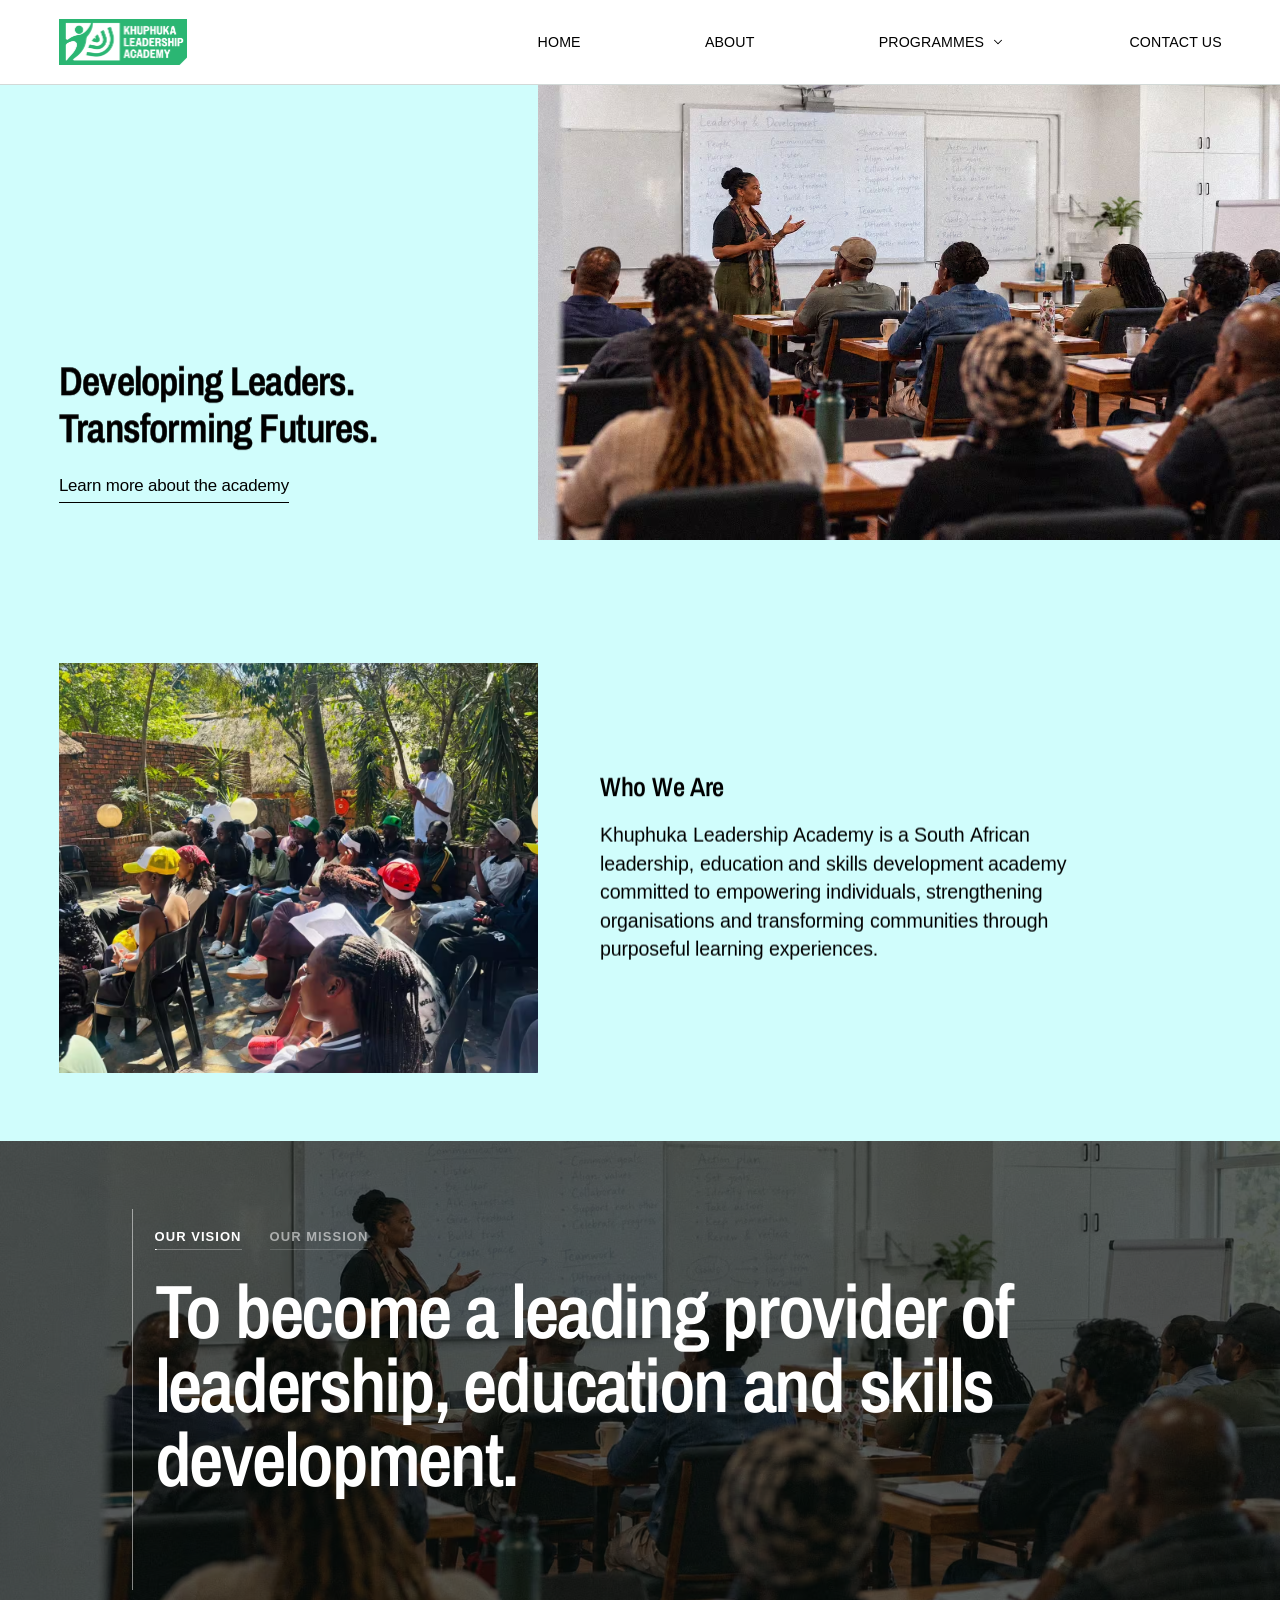
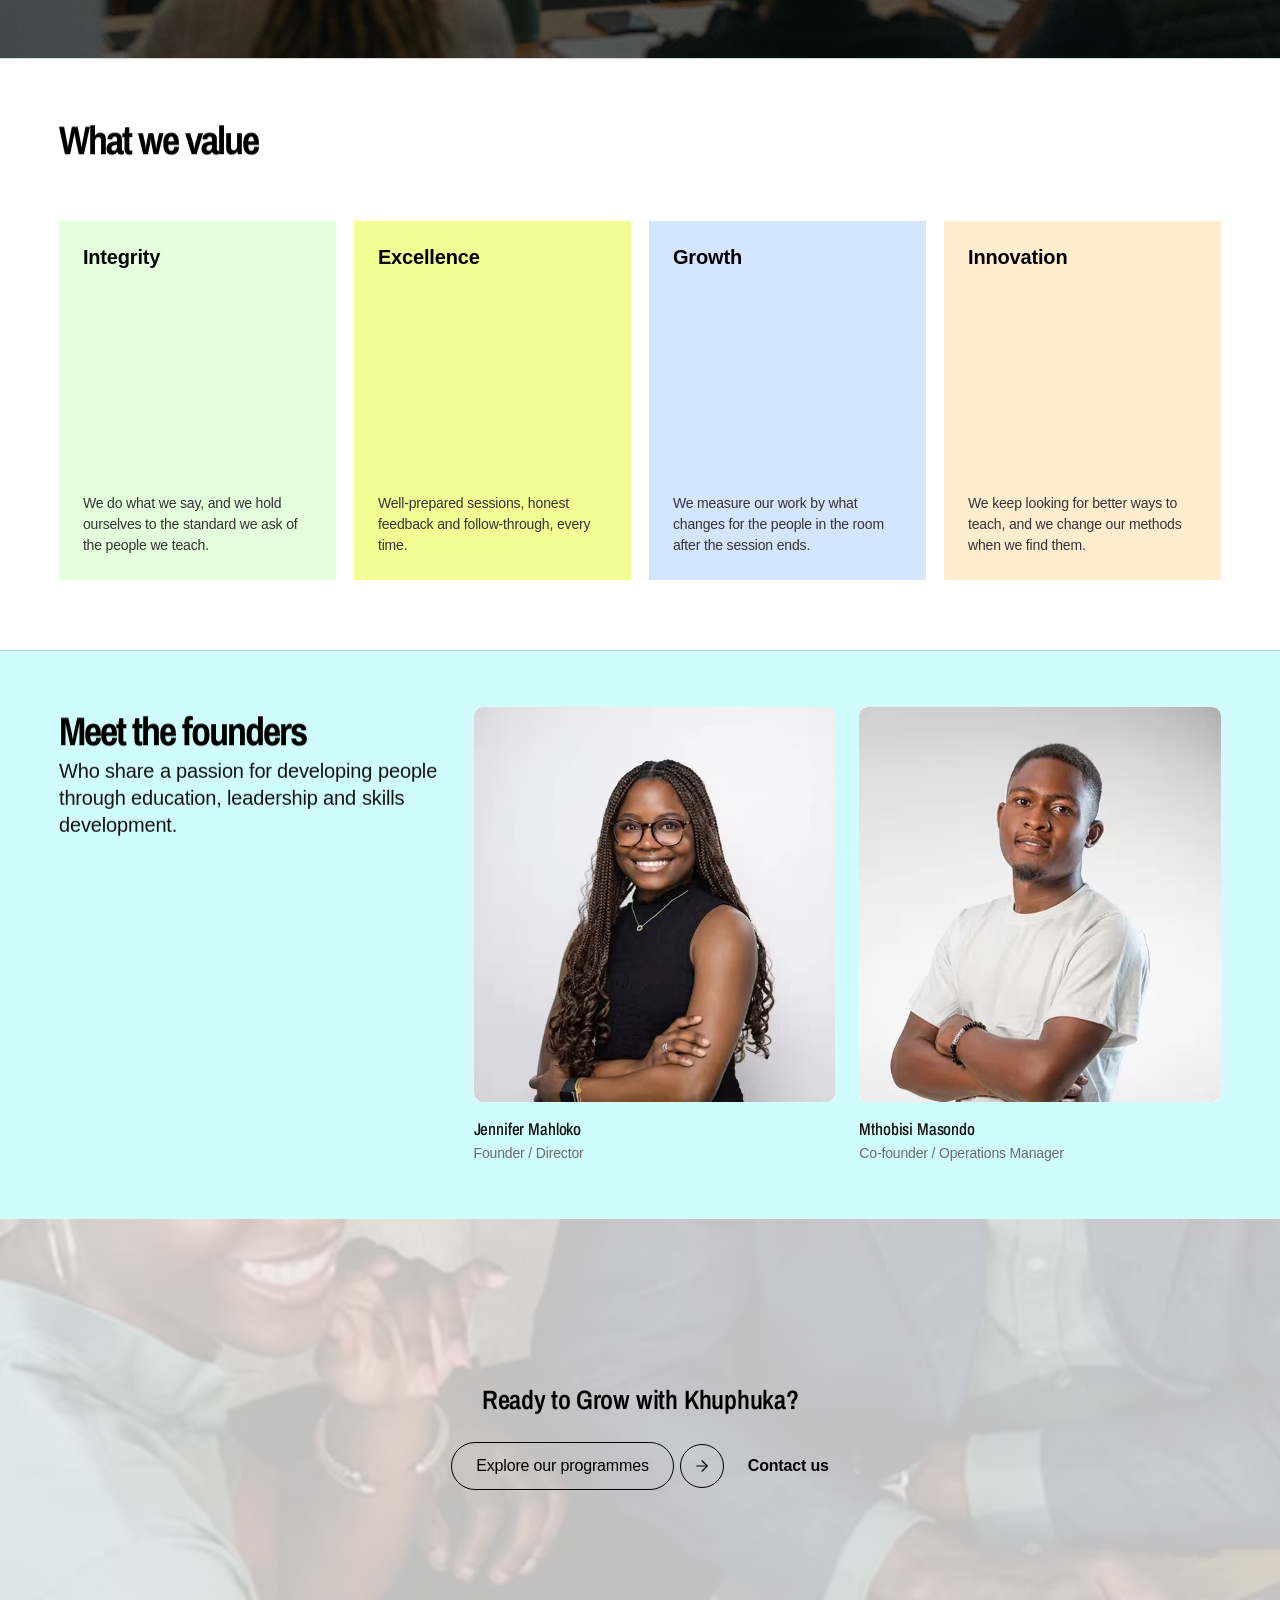
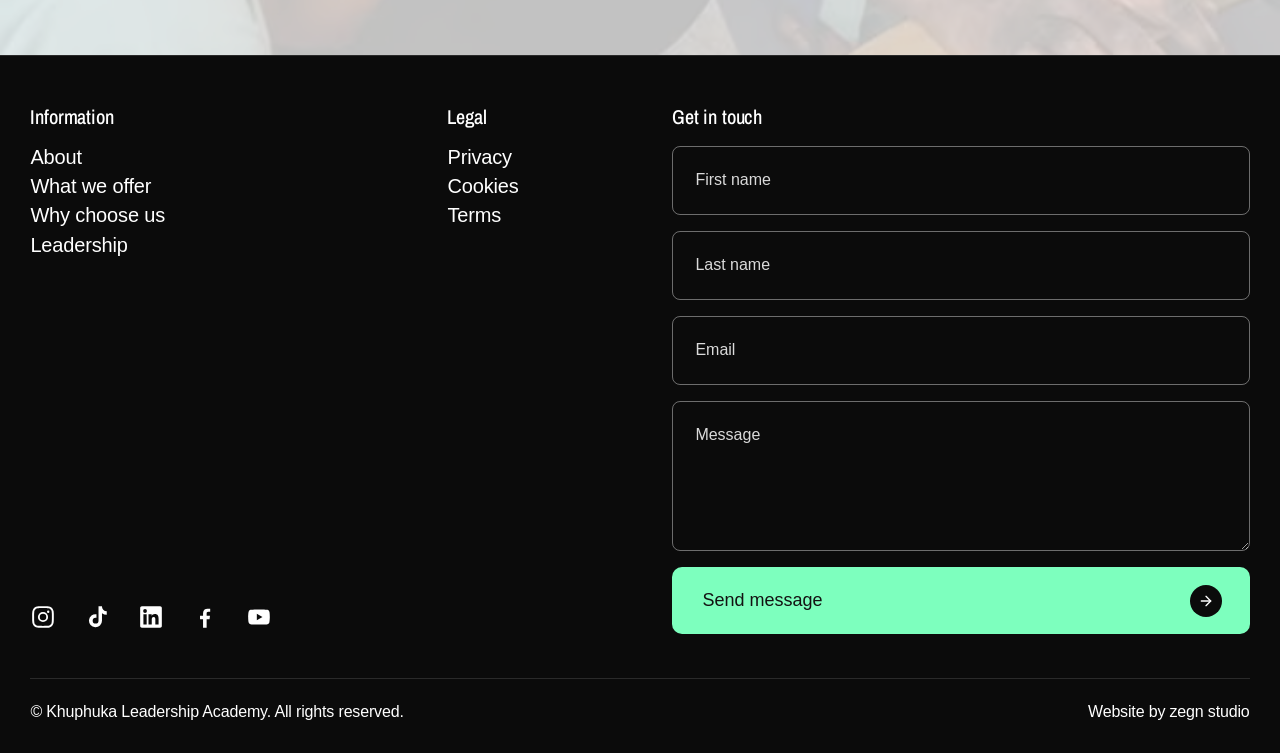
==== commit 6282630c: "Add new CTA section styles with background image and responsive layout - Introduced a new `.cta-sect" ====
--- a/about.html
+++ b/about.html
@@ -166,6 +166,26 @@
                             <p class="team-role">Co-founder / Operations Manager</p>
                         </li>
                     </ul>
+                </div>
+            </div>
+        </section>
+
+        <!-- a closing invitation on a photo behind a light wash -->
+        <section class="cta-section" aria-labelledby="cta-title">
+            <div class="cta-inner">
+                <h2 class="cta-title" id="cta-title" data-text-reveal="70">Ready to Grow with Khuphuka?</h2>
+                <div class="cta-actions">
+                    <a class="btn-pill" href="index.html#programmes">
+                        <span class="btn-pill-label">Explore our programmes</span>
+                        <span class="btn-pill-icon" aria-hidden="true">
+                            <svg xmlns="http://www.w3.org/2000/svg" width="18" height="18" viewBox="0 0 24 24" fill="none"
+                                stroke="currentColor" stroke-width="1.5" stroke-linecap="round" stroke-linejoin="round">
+                                <path d="M5 12h14" />
+                                <path d="m12 5 7 7-7 7" />
+                            </svg>
+                        </span>
+                    </a>
+                    <a class="cta-link" href="#contact">Contact us</a>
                 </div>
             </div>
         </section>
--- a/stylesheets/style.css
+++ b/stylesheets/style.css
@@ -957,6 +957,75 @@
     grid-template-columns: minmax(0, 1fr);
   }
 }
+/* the closing call to action: a photo under a light wash, everything
+   centred, the pill button beside a plain bold link */
+.cta-section {
+  position: relative;
+  isolation: isolate;
+  display: flex;
+  align-items: center;
+  justify-content: center;
+  box-sizing: border-box;
+  /* 490px tall at 1440, padding included */
+  min-height: clamp(320px, 34vw, 500px);
+  padding: clamp(3rem, 5vw, 5rem) var(--page-gutter);
+  text-align: center;
+  color: #000;
+  /* a stand-in photo until a dedicated one is chosen */
+  background-image: url("../assets/images/Working%20%26%20Meeting.avif");
+  background-size: cover;
+  background-position: center;
+}
+.cta-section::before {
+  content: "";
+  position: absolute;
+  inset: 0;
+  z-index: -1;
+  background: rgba(238, 238, 238, 0.78);
+}
+
+.cta-inner {
+  display: flex;
+  flex-direction: column;
+  align-items: center;
+  gap: 1.75rem;
+}
+
+.cta-title {
+  margin: 0;
+  font-size: clamp(1.5rem, 2.08vw, 2rem);
+  font-weight: 600;
+  line-height: 1.15;
+  letter-spacing: -0.01em;
+}
+
+.cta-actions {
+  display: flex;
+  flex-wrap: wrap;
+  align-items: center;
+  justify-content: center;
+  gap: 1.5rem;
+}
+.cta-actions .btn-pill {
+  margin-top: 0;
+}
+
+.cta-link {
+  font-size: 1rem;
+  font-weight: 700;
+  color: #000;
+  text-decoration: none;
+  border-bottom: 1px solid transparent;
+  transition: border-color 220ms ease;
+}
+.cta-link:hover, .cta-link:focus-visible {
+  border-bottom-color: #000;
+}
+.cta-link:focus-visible {
+  outline: 2px solid #09ac66;
+  outline-offset: 4px;
+}
+
 /* ---------- Section headings ---------- */
 /* One title for the About, offer and founders columns: a bold sentence-case
    line with a short intro under it. */
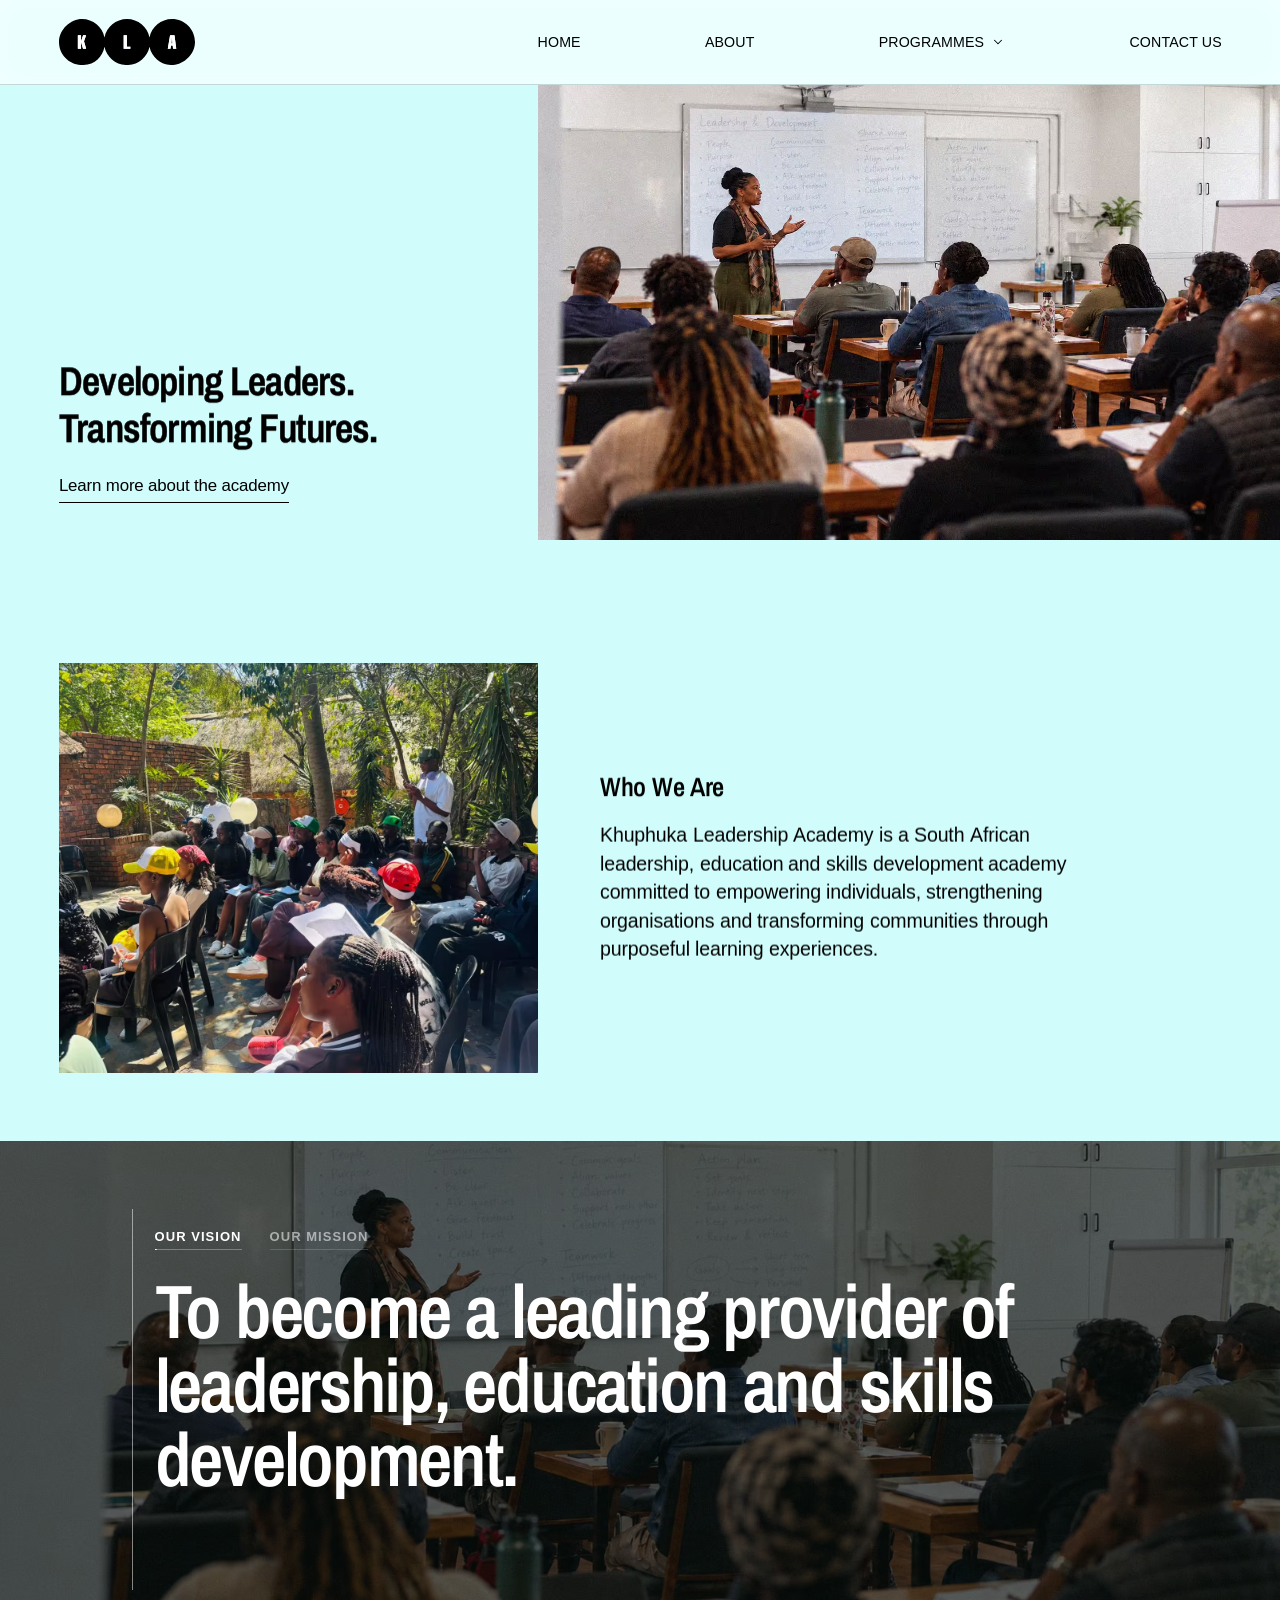
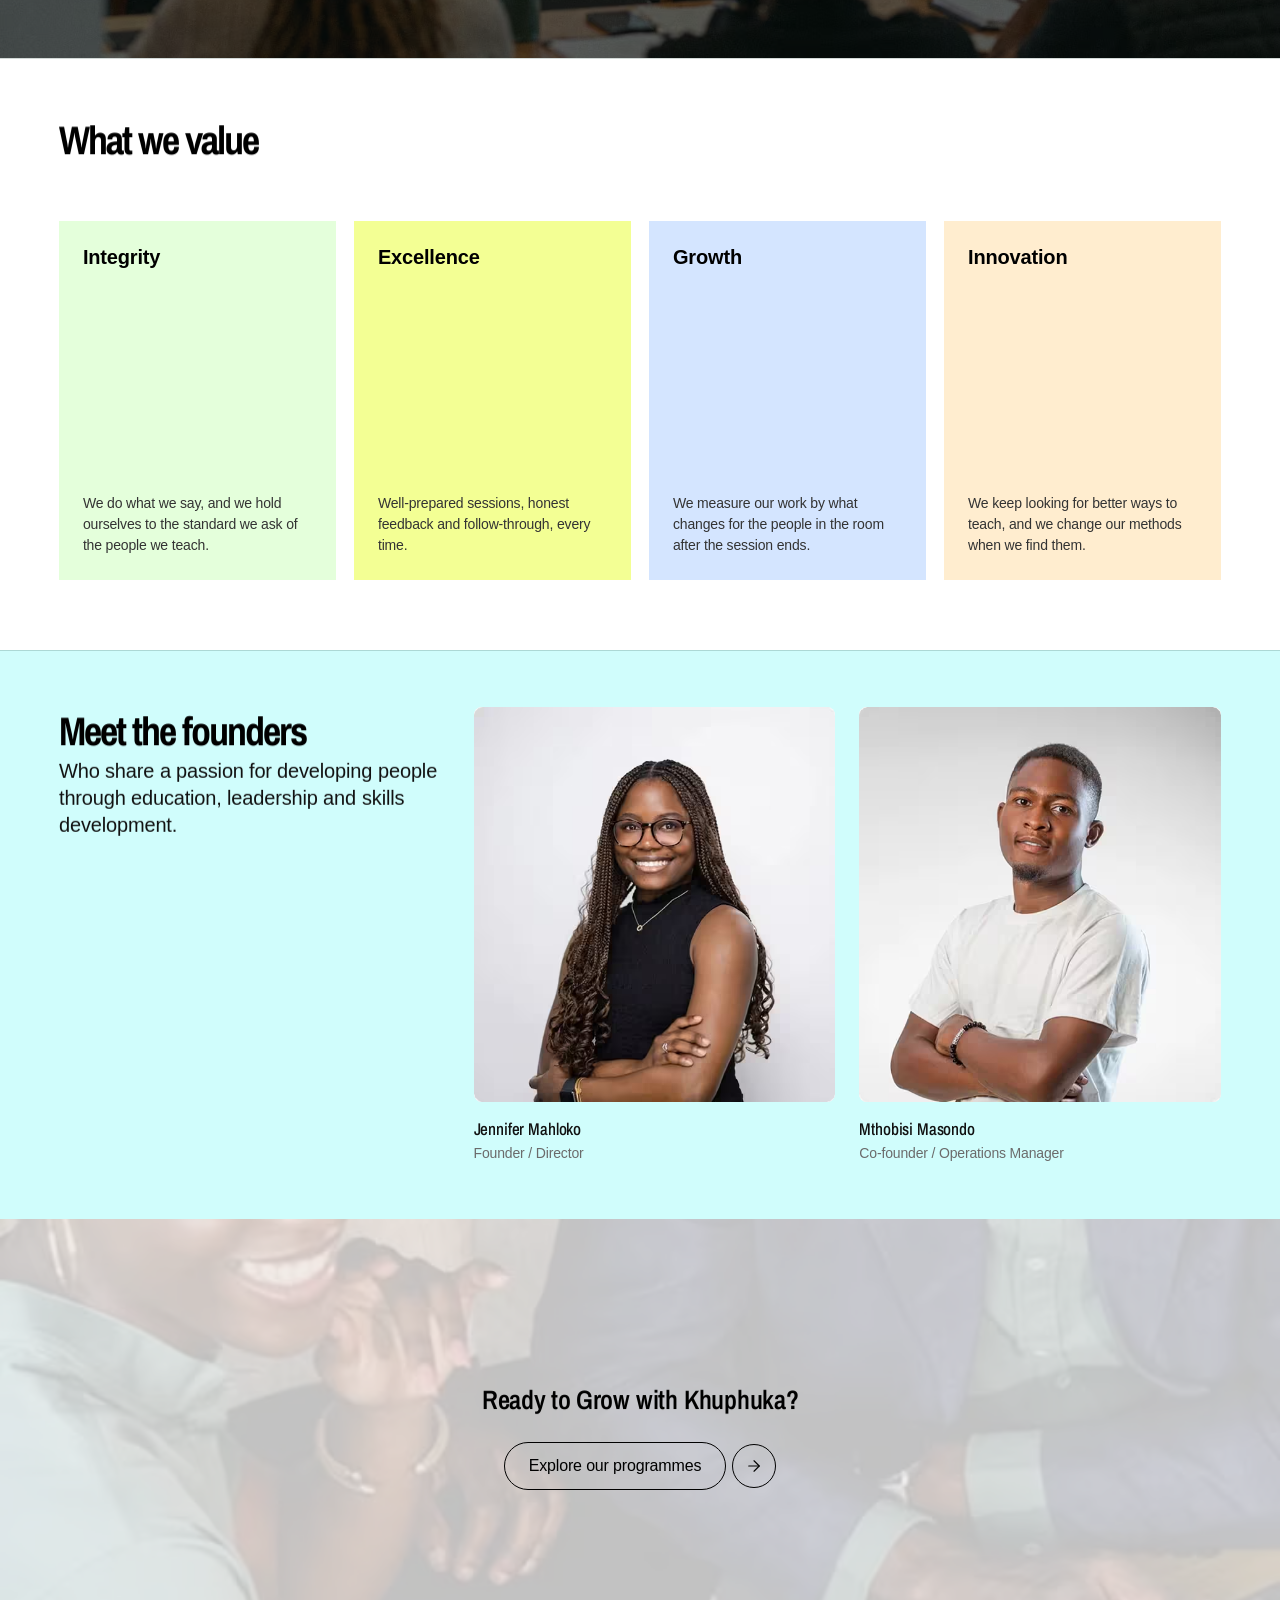
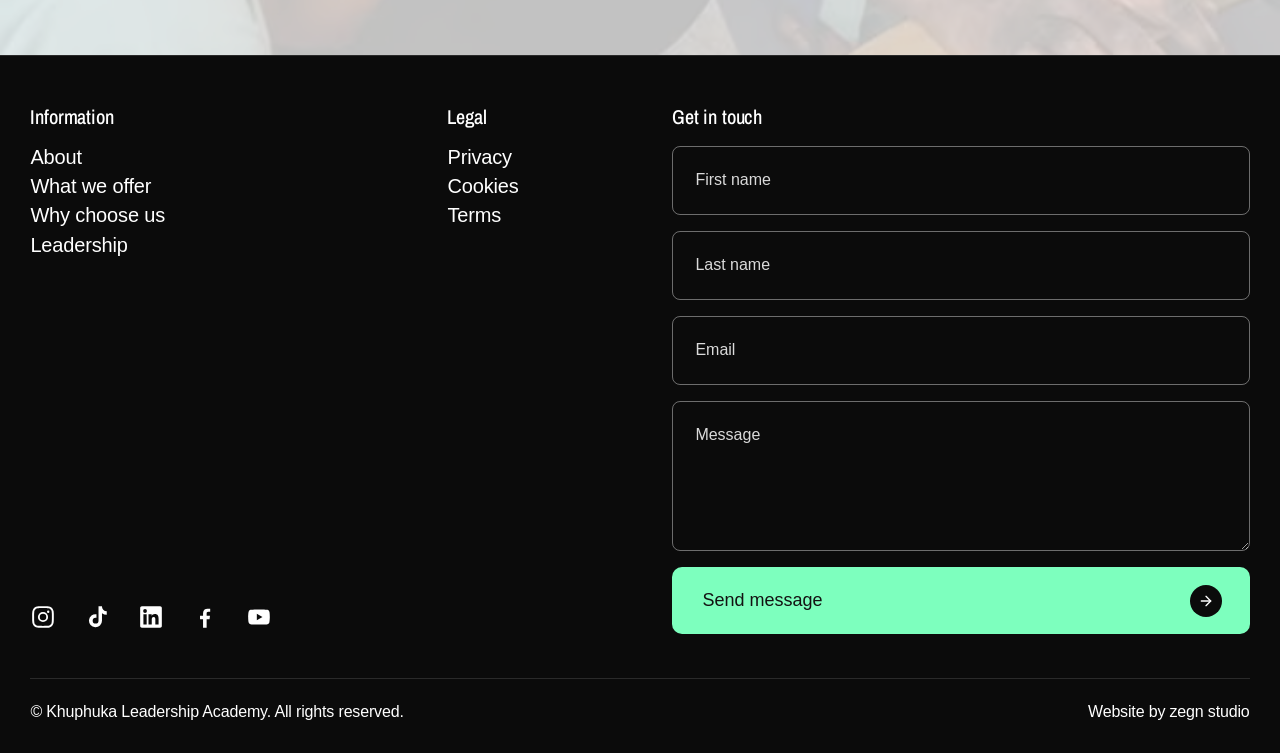
==== commit 1c9f9481: "Enhance styling and add new logo - Updated the top bar styles for a frosted glass effect and made it" ====
--- a/about.html
+++ b/about.html
@@ -24,7 +24,7 @@
 <body>
     <header class="topbar">
         <a class="brand-logo" href="index.html" aria-label="Khuphuka Leadership Academy, home">
-            <img src="assets/icons/kla-logo.svg" alt="Khuphuka Leadership Academy">
+            <img src="assets/icons/kla-logo-new.svg" alt="Khuphuka Leadership Academy">
         </a>
 
         <nav class="topbar-nav" aria-label="Primary">
@@ -185,7 +185,6 @@
                             </svg>
                         </span>
                     </a>
-                    <a class="cta-link" href="#contact">Contact us</a>
                 </div>
             </div>
         </section>
@@ -292,7 +291,7 @@
             <!-- the same row as the top bar, so the drawer reads as the bar opened up -->
             <div class="menu-top">
                 <a class="menu-brand" href="index.html" aria-label="Khuphuka Leadership Academy, home">
-                    <img src="assets/icons/kla-logo.svg" alt="Khuphuka Leadership Academy">
+                    <img src="assets/icons/kla-logo-new.svg" alt="Khuphuka Leadership Academy">
                 </a>
                 <button class="btn-menu-close" type="button" aria-label="Close menu">
                     <svg xmlns="http://www.w3.org/2000/svg" width="20" height="20" viewBox="0 0 24 24" fill="none"
--- a/stylesheets/style.css
+++ b/stylesheets/style.css
@@ -328,7 +328,6 @@
   /* 94px at 1440 */
   --topbar-h: clamp(64px, 6.53vw, 104px);
   --nav-height: clamp(40px, 3.6vw, 54px);
-  position: relative;
   z-index: 20;
   display: grid;
   /* the logo cell is the hero panel's width, so the links begin exactly
@@ -337,7 +336,12 @@
   align-items: center;
   min-height: var(--topbar-h);
   padding: 0;
-  background: #fff;
+  /* frosted glass: the page shows through, softened, as it scrolls under */
+  background: rgba(255, 255, 255, 0.7);
+  backdrop-filter: blur(14px) saturate(160%);
+  /* stays at the top of the screen as the page scrolls */
+  position: sticky;
+  top: 0;
   border-bottom: 1px solid var(--hairline);
 }
 .topbar .brand-logo {
@@ -604,6 +608,66 @@
   will-change: transform;
 }
 
+/* the homepage hero: the photo across the full width and height of the
+   screen, the copy in white over a darkening wash, and the top bar laid
+   transparently over the top of it */
+.topbar.topbar--overlay {
+  position: fixed;
+  top: 0;
+  left: 0;
+  right: 0;
+  transition: background-color 280ms ease, border-color 280ms ease, backdrop-filter 280ms ease;
+  /* see-through over the photo until the page scrolls (topbar.js adds
+     is-scrolled), then the usual frosted bar */
+}
+.topbar.topbar--overlay:not(.is-scrolled) {
+  background: transparent;
+  backdrop-filter: none;
+  border-bottom-color: rgba(255, 255, 255, 0.25);
+}
+.topbar.topbar--overlay:not(.is-scrolled) .topbar-link {
+  color: #fff;
+}
+.topbar.topbar--overlay:not(.is-scrolled) .topbar-toggle {
+  border-color: #fff;
+  color: #fff;
+}
+.topbar.topbar--overlay:not(.is-scrolled) .topbar-toggle:hover, .topbar.topbar--overlay:not(.is-scrolled) .topbar-toggle:focus-visible {
+  background: #fff;
+  color: #111;
+}
+
+.hero-split.hero-split--cover {
+  position: relative;
+  grid-template-columns: minmax(0, 1fr);
+  min-height: 100vh;
+  min-height: 100svh;
+  padding-bottom: 0;
+}
+.hero-split.hero-split--cover .hero-panel {
+  position: relative;
+  z-index: 1;
+  /* clear the top bar laid over the photo */
+  padding-top: calc(clamp(64px, 6.53vw, 104px) + 3rem);
+  padding-bottom: clamp(3rem, 6vw, 6rem);
+}
+.hero-split.hero-split--cover h1,
+.hero-split.hero-split--cover .hero-link {
+  color: #fff;
+}
+.hero-split.hero-split--cover .hero-visual {
+  position: absolute;
+  inset: 0;
+  aspect-ratio: auto;
+  /* darker toward the lower left, where the copy sits */
+}
+.hero-split.hero-split--cover .hero-visual::after {
+  content: "";
+  position: absolute;
+  inset: 0;
+  background: linear-gradient(to top, rgba(0, 0, 0, 0.7) 0%, rgba(0, 0, 0, 0.2) 55%, rgba(0, 0, 0, 0.45) 100%), linear-gradient(to right, rgba(0, 0, 0, 0.35) 0%, rgba(0, 0, 0, 0) 60%);
+}
+
 /* ---------- Home: about ---------- */
 /* one large statement and an outlined button, full width */
 /* the sections between the hero and the footer are transparent, so the
@@ -627,9 +691,12 @@
   width: 100%;
   /* about 540 by 462 at 1440 */
   aspect-ratio: 7/6;
-  object-fit: cover;
+  -o-object-fit: cover;
+     object-fit: cover;
   background: #dcdcdc;
-  user-select: none;
+  -webkit-user-select: none;
+     -moz-user-select: none;
+          user-select: none;
   -webkit-user-drag: none;
 }
 
@@ -1010,22 +1077,6 @@
   margin-top: 0;
 }
 
-.cta-link {
-  font-size: 1rem;
-  font-weight: 700;
-  color: #000;
-  text-decoration: none;
-  border-bottom: 1px solid transparent;
-  transition: border-color 220ms ease;
-}
-.cta-link:hover, .cta-link:focus-visible {
-  border-bottom-color: #000;
-}
-.cta-link:focus-visible {
-  outline: 2px solid #09ac66;
-  outline-offset: 4px;
-}
-
 /* ---------- Section headings ---------- */
 /* One title for the About, offer and founders columns: a bold sentence-case
    line with a short intro under it. */
@@ -1261,6 +1312,7 @@
   align-items: center;
   gap: 20px;
   min-height: 500px;
+  width: -moz-max-content;
   width: max-content;
   transition: transform 680ms cubic-bezier(0.22, 1, 0.36, 1);
 }
@@ -1298,7 +1350,8 @@
 .slide-image-wrap img {
   width: 100%;
   height: 720px;
-  object-fit: cover;
+  -o-object-fit: cover;
+     object-fit: cover;
   display: block;
   border-radius: 8px;
 }
@@ -1531,9 +1584,12 @@
 .what-we-do-card img {
   width: 100%;
   height: 100%;
-  object-fit: cover;
+  -o-object-fit: cover;
+     object-fit: cover;
   display: block;
-  user-select: none;
+  -webkit-user-select: none;
+     -moz-user-select: none;
+          user-select: none;
   -webkit-user-drag: none;
   transform: scale(1);
   transition: transform 620ms cubic-bezier(0.22, 0.61, 0.36, 1);
@@ -1631,10 +1687,14 @@
   outline: 2px solid #09ac66;
   outline-offset: 3px;
 }
+.what-we-do-controls button {
+  /* faded from the ink colour rather than a flat grey, so it still reads
+     against the pale page colour */
+}
 .what-we-do-controls button:disabled {
-  border-color: #d9d9d9;
-  color: #b8b8b8;
-  cursor: default;
+  border-color: rgba(16, 26, 37, 0.4);
+  color: rgba(16, 26, 37, 0.5);
+  cursor: not-allowed;
 }
 
 @media (max-width: 900px) {
@@ -1661,6 +1721,15 @@
   .what-we-do-viewport {
     --cards-per-view: 1;
     --cards-visible: 1.08;
+  }
+  /* the number and title sit above the photo instead of under it */
+  .what-we-do-card .card-link {
+    display: flex;
+    flex-direction: column;
+  }
+  .what-we-do-card .card-content {
+    order: -1;
+    padding: 0 0 0.85rem;
   }
 }
 @media (prefers-reduced-motion: reduce) {
@@ -2096,7 +2165,8 @@
   inset: 0;
   width: 100%;
   height: 100%;
-  object-fit: cover;
+  -o-object-fit: cover;
+     object-fit: cover;
   opacity: 0;
   transform: scale(1.04);
   transition: opacity 520ms ease, transform 900ms cubic-bezier(0.22, 1, 0.3, 1);
@@ -2108,18 +2178,28 @@
 }
 
 @media (max-width: 900px) {
+  /* one column: the two halves open up so their pieces can be reordered,
+     putting the statement between the title and the picture */
   .why-choose-inner {
     grid-template-columns: minmax(0, 1fr);
-  }
-  .why-choose-aside {
-    padding: 3rem var(--page-gutter) 1.5rem;
+    padding: 3rem var(--page-gutter);
+  }
+  .why-choose-aside,
+  .why-choose-copy {
+    display: contents;
   }
   .why-choose-heading {
     margin-bottom: 1.25rem;
   }
-  .why-choose-copy {
-    padding: 0.5rem var(--page-gutter) 3rem;
-    border-left: 0;
+  .why-choose-statement {
+    order: 1;
+    margin-bottom: 1.5rem;
+  }
+  .why-choose-media {
+    order: 2;
+  }
+  .why-choose-list {
+    order: 3;
   }
 }
 @media (prefers-reduced-motion: reduce) {
@@ -2183,9 +2263,13 @@
   display: block;
   width: 100%;
   height: 100%;
-  object-fit: cover;
-  object-position: center top;
-  user-select: none;
+  -o-object-fit: cover;
+     object-fit: cover;
+  -o-object-position: center top;
+     object-position: center top;
+  -webkit-user-select: none;
+     -moz-user-select: none;
+          user-select: none;
   -webkit-user-drag: none;
   transition: transform 700ms cubic-bezier(0.22, 1, 0.3, 1);
 }
@@ -2385,7 +2469,8 @@
   display: grid;
   grid-template-columns: minmax(0, 2fr) minmax(0, 1fr) minmax(0, 3fr);
   grid-template-rows: auto 1fr;
-  column-gap: 2rem;
+  -moz-column-gap: 2rem;
+       column-gap: 2rem;
   padding: 3rem 0 2.75rem;
 }
 
@@ -2474,6 +2559,9 @@
   line-height: 1.3;
   transition: border-color 200ms ease;
 }
+.footer-field input::-moz-placeholder, .footer-field textarea::-moz-placeholder {
+  color: rgba(255, 255, 255, 0.85);
+}
 .footer-field input::placeholder,
 .footer-field textarea::placeholder {
   color: rgba(255, 255, 255, 0.85);
@@ -2879,6 +2967,4 @@
 
 .lenis.lenis-smooth iframe {
   pointer-events: none;
-}
-
-/*# sourceMappingURL=style.css.map */
+}/*# sourceMappingURL=style.css.map */
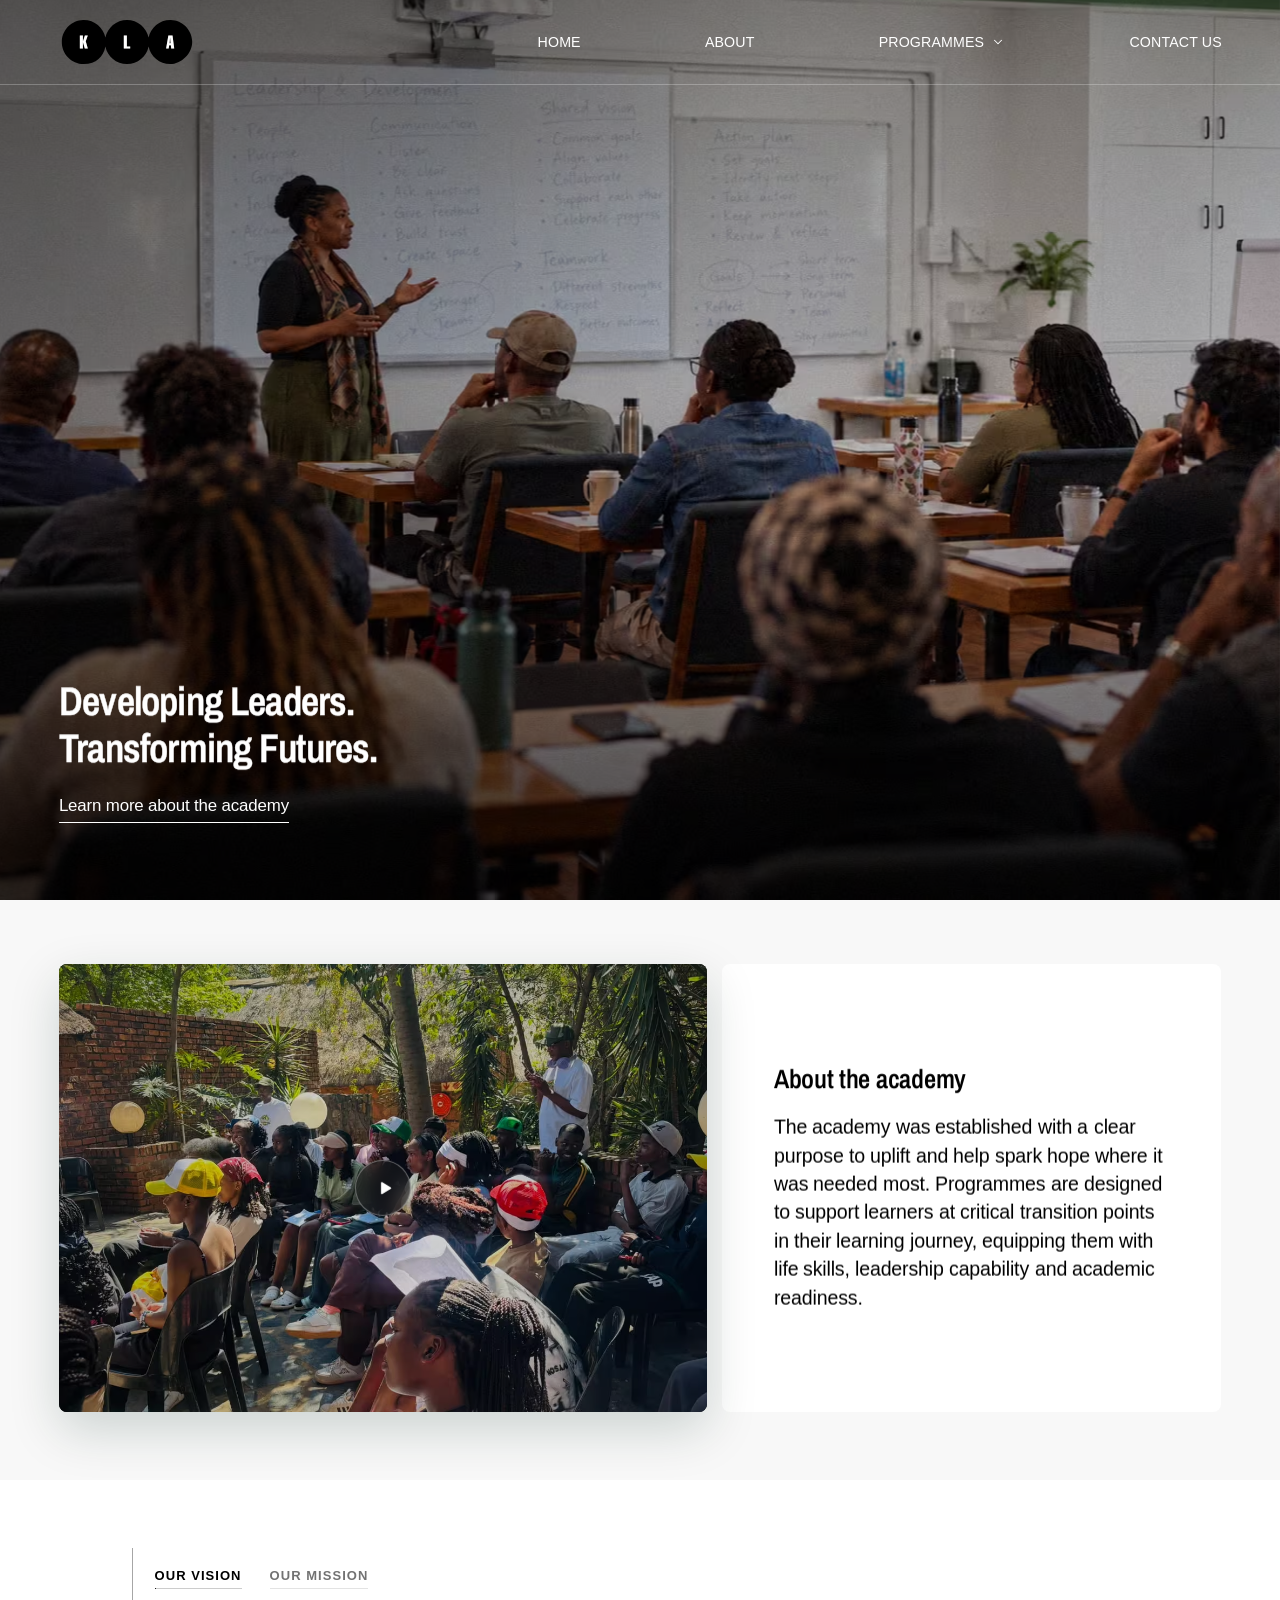
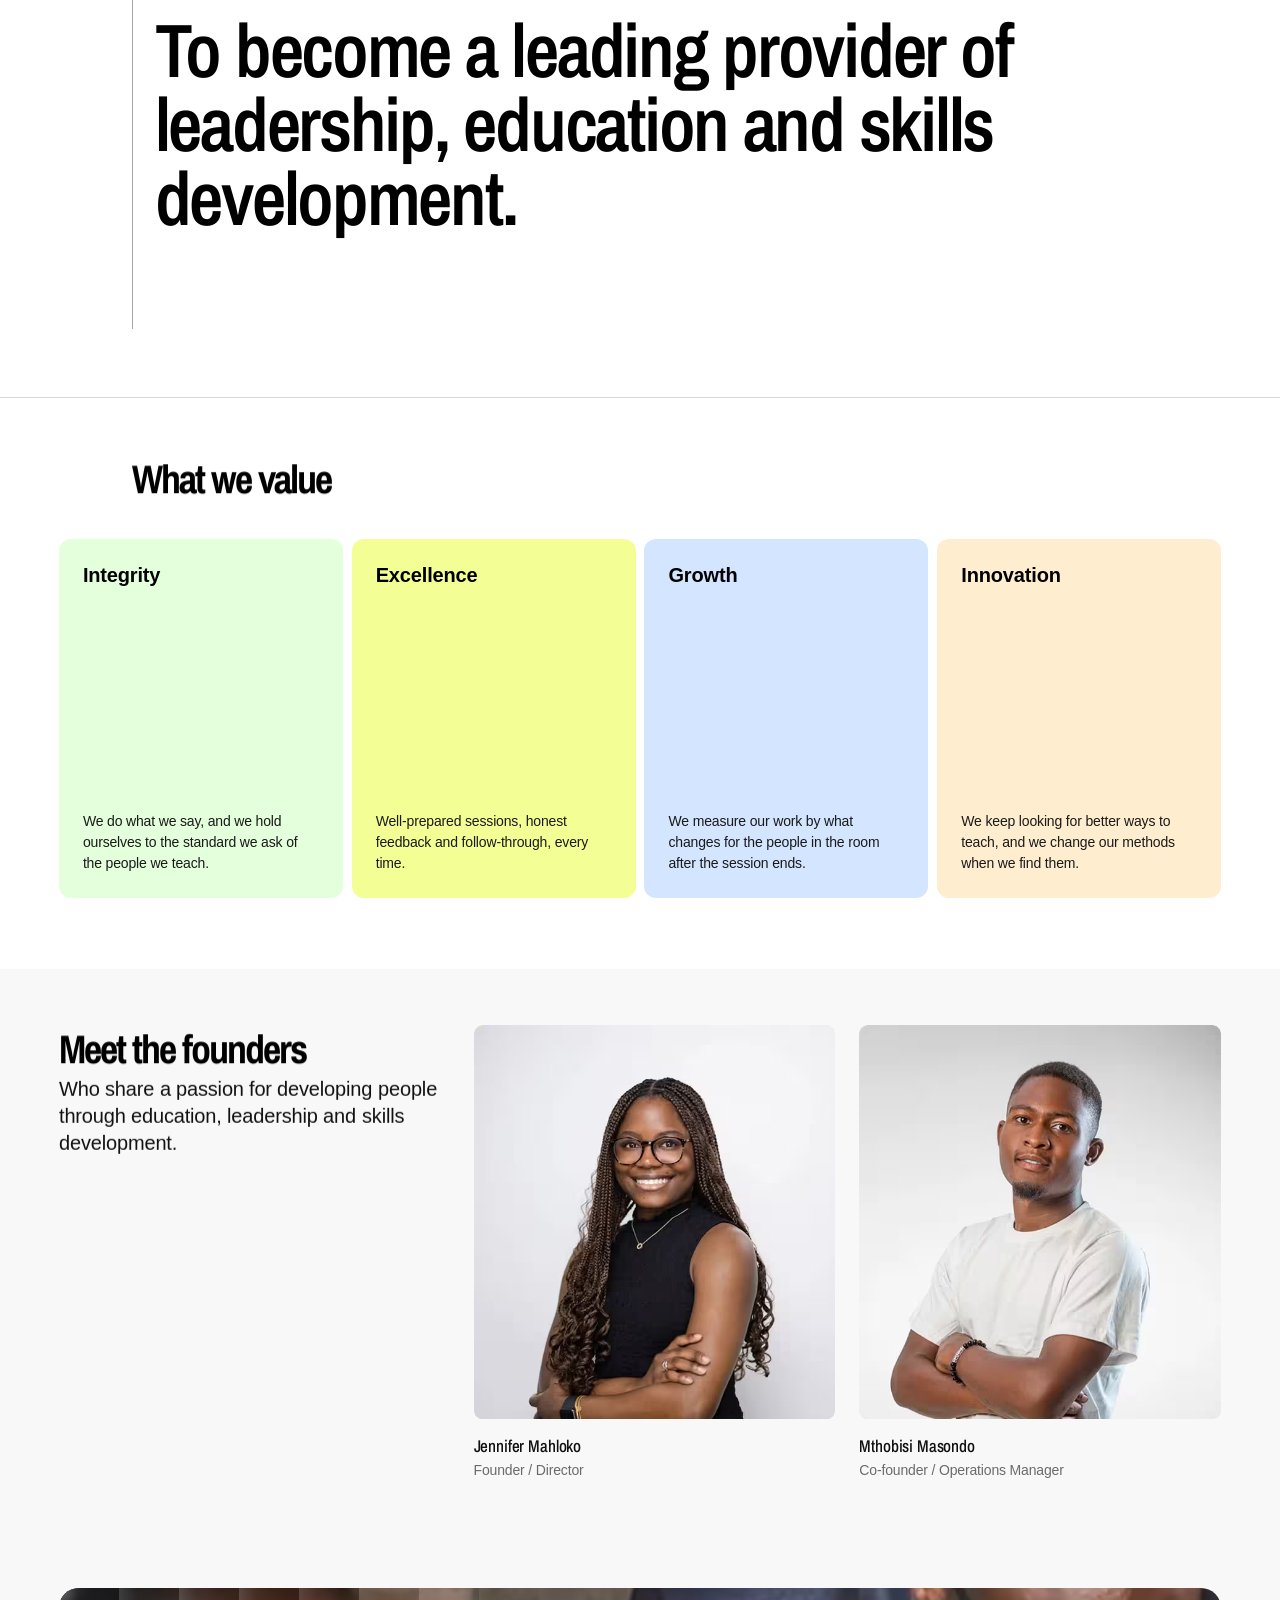
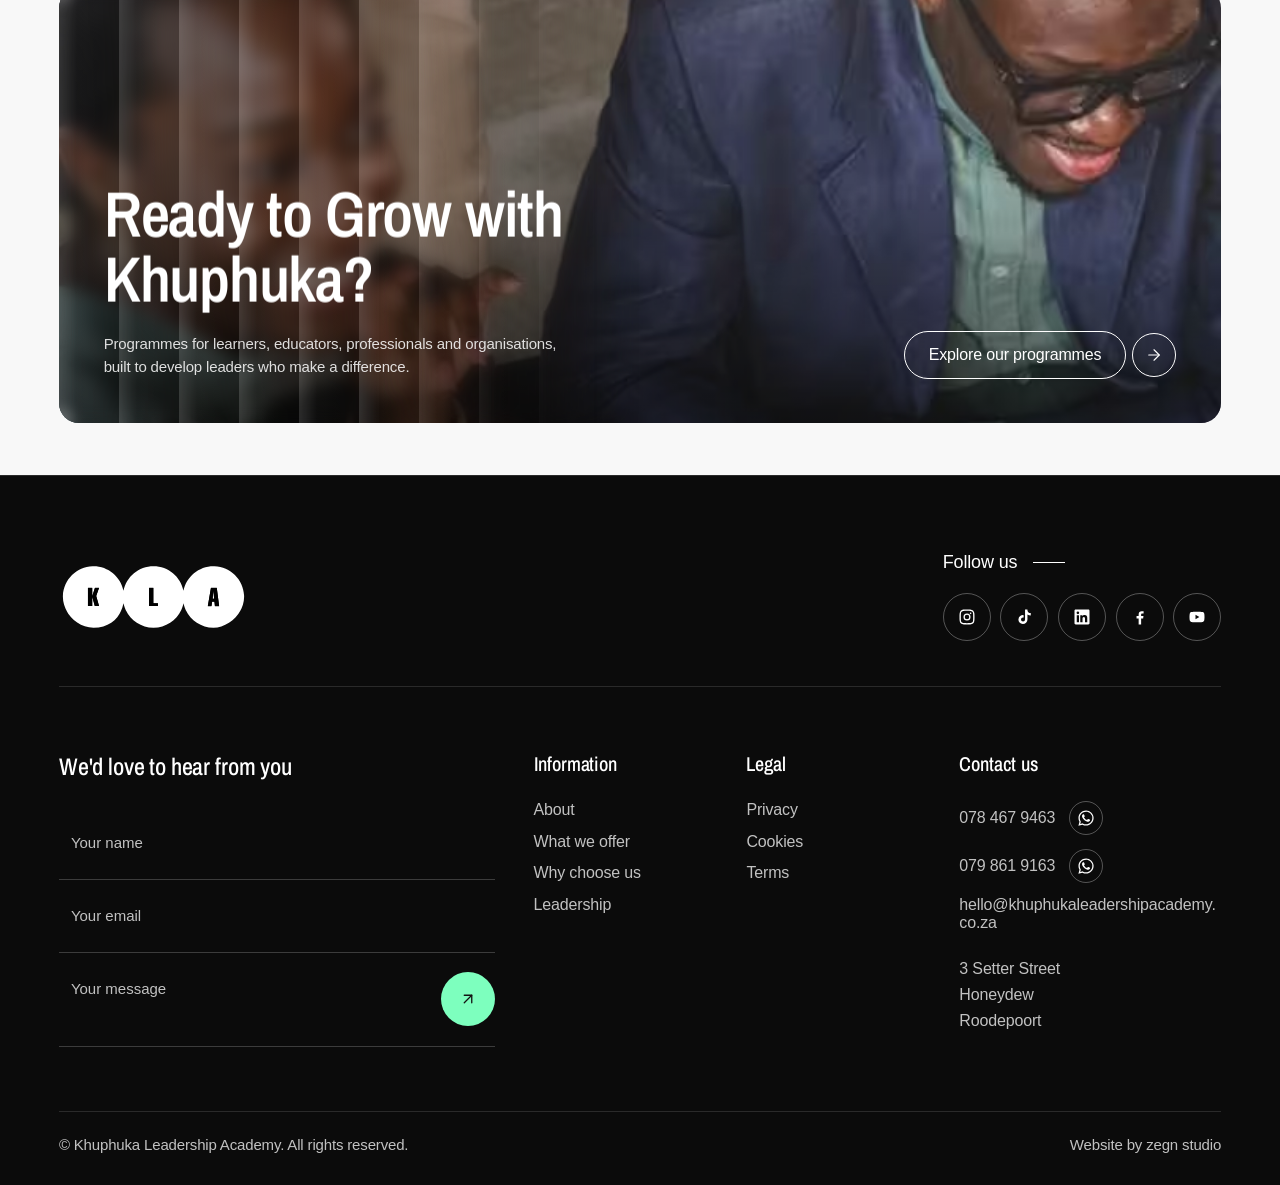
==== commit b1e106bb: "Add new video player functionality and KLA logo SVG - Introduced a custom video player with controls" ====
--- a/about.html
+++ b/about.html
@@ -16,13 +16,15 @@
     <link rel="preconnect" href="https://fonts.gstatic.com" crossorigin>
     <!-- the hero photo is only named in CSS, so start it before the
          stylesheet has arrived -->
-    <link rel="preload" as="image" href="assets/images/Subtle-leadership-workshop-notes-on-whiteboard.avif" type="image/avif" fetchpriority="high">
+    <link rel="preload" as="image" href="assets/images/Subtle-leadership-workshop-notes-on-whiteboard.avif"
+        type="image/avif" fetchpriority="high">
     <link rel="stylesheet" href="stylesheets/style.css">
     <link rel="stylesheet" href="https://fonts.googleapis.com/css2?family=Archivo+Narrow:wght@600;700&display=swap">
 </head>
 
 <body>
-    <header class="topbar">
+    <!-- a transparent bar over the hero photo, frosted once the page scrolls -->
+    <header class="topbar topbar--overlay">
         <a class="brand-logo" href="index.html" aria-label="Khuphuka Leadership Academy, home">
             <img src="assets/icons/kla-logo-new.svg" alt="Khuphuka Leadership Academy">
         </a>
@@ -42,12 +44,48 @@
                         </svg>
                     </button>
                     <ul class="topbar-menu" id="programmes-menu" aria-label="Programmes">
-                        <li><a href="programme/school-leadership.html">School Leadership &amp; Development</a></li>
-                        <li><a href="programme/accredited-qualifications.html">Accredited Qualifications</a></li>
-                        <li><a href="programme/short-courses.html">Short Courses &amp; Workshops</a></li>
-                        <li><a href="programme/re5-preparation.html">RE5 Preparation Workshops</a></li>
-                        <li><a href="programme/corporate-training.html">Corporate Training</a></li>
-                        <li><a href="index.html#programmes">Youth Development Initiatives</a></li>
+                        <li>
+                            <a href="programme/school-leadership.html">
+                                <img class="topbar-menu-thumb" src="assets/images/Subtle-leadership-workshop-notes-on-whiteboard.avif" alt="" loading="lazy" decoding="async">
+                                <span class="topbar-menu-name">School Leadership &amp; Development</span>
+                                <svg class="topbar-menu-arrow" xmlns="http://www.w3.org/2000/svg" width="16" height="16" viewBox="0 0 24 24" fill="none" stroke="currentColor" stroke-width="1.75" stroke-linecap="round" stroke-linejoin="round" aria-hidden="true"><path d="m9 18 6-6-6-6" /></svg>
+                            </a>
+                        </li>
+                        <li>
+                            <a href="programme/accredited-qualifications.html">
+                                <img class="topbar-menu-thumb" src="assets/images/accredited-q.avif" alt="" loading="lazy" decoding="async">
+                                <span class="topbar-menu-name">Accredited Qualifications</span>
+                                <svg class="topbar-menu-arrow" xmlns="http://www.w3.org/2000/svg" width="16" height="16" viewBox="0 0 24 24" fill="none" stroke="currentColor" stroke-width="1.75" stroke-linecap="round" stroke-linejoin="round" aria-hidden="true"><path d="m9 18 6-6-6-6" /></svg>
+                            </a>
+                        </li>
+                        <li>
+                            <a href="programme/short-courses.html">
+                                <img class="topbar-menu-thumb" src="assets/images/Working%20%26%20Meeting.avif" alt="" loading="lazy" decoding="async">
+                                <span class="topbar-menu-name">Short Courses &amp; Workshops</span>
+                                <svg class="topbar-menu-arrow" xmlns="http://www.w3.org/2000/svg" width="16" height="16" viewBox="0 0 24 24" fill="none" stroke="currentColor" stroke-width="1.75" stroke-linecap="round" stroke-linejoin="round" aria-hidden="true"><path d="m9 18 6-6-6-6" /></svg>
+                            </a>
+                        </li>
+                        <li>
+                            <a href="programme/re5-preparation.html">
+                                <img class="topbar-menu-thumb" src="assets/images/rep-5.avif" alt="" loading="lazy" decoding="async">
+                                <span class="topbar-menu-name">RE5 Preparation Workshops</span>
+                                <svg class="topbar-menu-arrow" xmlns="http://www.w3.org/2000/svg" width="16" height="16" viewBox="0 0 24 24" fill="none" stroke="currentColor" stroke-width="1.75" stroke-linecap="round" stroke-linejoin="round" aria-hidden="true"><path d="m9 18 6-6-6-6" /></svg>
+                            </a>
+                        </li>
+                        <li>
+                            <a href="programme/corporate-training.html">
+                                <img class="topbar-menu-thumb" src="assets/images/corporate.avif" alt="" loading="lazy" decoding="async">
+                                <span class="topbar-menu-name">Corporate Training</span>
+                                <svg class="topbar-menu-arrow" xmlns="http://www.w3.org/2000/svg" width="16" height="16" viewBox="0 0 24 24" fill="none" stroke="currentColor" stroke-width="1.75" stroke-linecap="round" stroke-linejoin="round" aria-hidden="true"><path d="m9 18 6-6-6-6" /></svg>
+                            </a>
+                        </li>
+                        <li>
+                            <a href="index.html#programmes">
+                                <img class="topbar-menu-thumb" src="assets/images/youth.avif" alt="" loading="lazy" decoding="async">
+                                <span class="topbar-menu-name">Youth Development Initiatives</span>
+                                <svg class="topbar-menu-arrow" xmlns="http://www.w3.org/2000/svg" width="16" height="16" viewBox="0 0 24 24" fill="none" stroke="currentColor" stroke-width="1.75" stroke-linecap="round" stroke-linejoin="round" aria-hidden="true"><path d="m9 18 6-6-6-6" /></svg>
+                            </a>
+                        </li>
                     </ul>
                 </li>
                 <li><a class="topbar-link" href="#contact">Contact us</a></li>
@@ -64,8 +102,8 @@
         </button>
     </header>
 
-    <!-- the hero: copy on the left, the photo filling the right -->
-    <section class="hero-split hero-split--about" aria-label="About the academy">
+    <!-- the hero: the photo across the full width, the copy in white over it -->
+    <section class="hero-split hero-split--cover hero-split--about" aria-label="About the academy">
         <div class="hero-panel">
             <h1 data-text-reveal="70">Developing Leaders. Transforming Futures.</h1>
             <a class="hero-link" href="#who-we-are">Learn more about the academy</a>
@@ -77,18 +115,81 @@
     </section>
 
     <main>
-        <!-- the same photo-and-copy block as the home page's About -->
-        <section class="about-statement" id="who-we-are">
-            <!-- a stand-in photo until a dedicated image is chosen -->
+        <!-- the home page's About block as two cards: the video on the left, the copy on a white card -->
+        <section class="about-statement about-statement--cards" id="who-we-are">
+            <!-- the About Us video; until it is recorded the photo stands in
+                 as its poster. Save the finished file as
+                 assets/video/about-us.mp4 and it plays here as is -->
             <div class="about-media">
-                <img src="assets/images/youth.avif" alt="Learners gathered outdoors at a Khuphuka Leadership Academy session"
-                    loading="lazy" decoding="async" draggable="false">
+                <!-- our own controls instead of the browser's: a large play
+                     button over the poster, then a slim bar while it plays
+                     (scripts/video-player.js) -->
+                <div class="video-player">
+                    <video playsinline preload="none" poster="assets/images/youth.avif"
+                        aria-label="About Khuphuka Leadership Academy">
+                        <source src="assets/video/about-us.mp4" type="video/mp4">
+                    </video>
+
+                    <button class="video-play" type="button" aria-label="Play video">
+                        <svg xmlns="http://www.w3.org/2000/svg" width="28" height="28" viewBox="0 0 24 24"
+                            fill="currentColor" aria-hidden="true">
+                            <path
+                                d="M8 5.14v13.72a1 1 0 0 0 1.52.85l11.1-6.86a1 1 0 0 0 0-1.7L9.52 4.29A1 1 0 0 0 8 5.14Z" />
+                        </svg>
+                    </button>
+
+                    <div class="video-controls">
+                        <button class="video-btn video-toggle" type="button" aria-label="Pause">
+                            <svg class="icon-pause" xmlns="http://www.w3.org/2000/svg" width="18" height="18"
+                                viewBox="0 0 24 24" fill="currentColor" aria-hidden="true">
+                                <rect x="6" y="5" width="4" height="14" rx="1" />
+                                <rect x="14" y="5" width="4" height="14" rx="1" />
+                            </svg>
+                            <svg class="icon-play" xmlns="http://www.w3.org/2000/svg" width="18" height="18"
+                                viewBox="0 0 24 24" fill="currentColor" aria-hidden="true">
+                                <path
+                                    d="M8 5.14v13.72a1 1 0 0 0 1.52.85l11.1-6.86a1 1 0 0 0 0-1.7L9.52 4.29A1 1 0 0 0 8 5.14Z" />
+                            </svg>
+                        </button>
+
+                        <input class="video-seek" type="range" min="0" max="100" step="0.1" value="0" aria-label="Seek">
+
+                        <span class="video-time" aria-live="off">0:00 / 0:00</span>
+
+                        <button class="video-btn video-mute" type="button" aria-label="Mute">
+                            <svg class="icon-sound" xmlns="http://www.w3.org/2000/svg" width="18" height="18"
+                                viewBox="0 0 24 24" fill="none" stroke="currentColor" stroke-width="1.75"
+                                stroke-linecap="round" stroke-linejoin="round" aria-hidden="true">
+                                <path d="M11 5 6 9H3v6h3l5 4V5Z" fill="currentColor" />
+                                <path d="M15.5 8.5a5 5 0 0 1 0 7" />
+                                <path d="M18.5 5.5a9 9 0 0 1 0 13" />
+                            </svg>
+                            <svg class="icon-muted" xmlns="http://www.w3.org/2000/svg" width="18" height="18"
+                                viewBox="0 0 24 24" fill="none" stroke="currentColor" stroke-width="1.75"
+                                stroke-linecap="round" stroke-linejoin="round" aria-hidden="true">
+                                <path d="M11 5 6 9H3v6h3l5 4V5Z" fill="currentColor" />
+                                <path d="m16 9 6 6" />
+                                <path d="m22 9-6 6" />
+                            </svg>
+                        </button>
+
+                        <button class="video-btn video-fullscreen" type="button" aria-label="Full screen">
+                            <svg xmlns="http://www.w3.org/2000/svg" width="18" height="18" viewBox="0 0 24 24"
+                                fill="none" stroke="currentColor" stroke-width="1.75" stroke-linecap="round"
+                                stroke-linejoin="round" aria-hidden="true">
+                                <path d="M8 3H5a2 2 0 0 0-2 2v3" />
+                                <path d="M21 8V5a2 2 0 0 0-2-2h-3" />
+                                <path d="M3 16v3a2 2 0 0 0 2 2h3" />
+                                <path d="M16 21h3a2 2 0 0 0 2-2v-3" />
+                            </svg>
+                        </button>
+                    </div>
+                </div>
             </div>
             <div class="about-copy">
-                <h2 class="about-title" data-text-reveal="70">Who We Are</h2>
-                <p class="about-text" data-text-reveal="16">Khuphuka Leadership Academy is a South African leadership, education
-                    and skills development academy committed to empowering individuals, strengthening organisations and
-                    transforming communities through purposeful learning experiences.</p>
+                <h2 class="about-title" data-text-reveal="70">About the academy</h2>
+                <p class="about-text" data-text-reveal="16"> The academy was established with a clear purpose to uplift and help spark hope where it was needed most. Programmes are designed to support learners at critical transition points in their learning journey, equipping them with life skills, leadership capability and academic readiness.</p>
+                
             </div>
         </section>
 
@@ -97,8 +198,8 @@
         <section class="vision-section" id="vision" aria-label="Our vision and mission">
             <div class="vision-inner">
                 <div class="vision-tabs" role="tablist" aria-label="Vision and mission">
-                    <button class="vision-tab is-active" type="button" role="tab" id="vision-tab-0"
-                        aria-selected="true" aria-controls="vision-panel-0">Our vision</button>
+                    <button class="vision-tab is-active" type="button" role="tab" id="vision-tab-0" aria-selected="true"
+                        aria-controls="vision-panel-0">Our vision</button>
                     <button class="vision-tab" type="button" role="tab" id="vision-tab-1" aria-selected="false"
                         aria-controls="vision-panel-1" tabindex="-1">Our mission</button>
                 </div>
@@ -170,29 +271,76 @@
             </div>
         </section>
 
-        <!-- a closing invitation on a photo behind a light wash -->
+        <!-- the closing call to action: a rounded photo card, frosted
+             fluted-glass strips over its left side, the copy bottom left and
+             the button bottom right -->
         <section class="cta-section" aria-labelledby="cta-title">
-            <div class="cta-inner">
-                <h2 class="cta-title" id="cta-title" data-text-reveal="70">Ready to Grow with Khuphuka?</h2>
-                <div class="cta-actions">
-                    <a class="btn-pill" href="index.html#programmes">
-                        <span class="btn-pill-label">Explore our programmes</span>
-                        <span class="btn-pill-icon" aria-hidden="true">
-                            <svg xmlns="http://www.w3.org/2000/svg" width="18" height="18" viewBox="0 0 24 24" fill="none"
-                                stroke="currentColor" stroke-width="1.5" stroke-linecap="round" stroke-linejoin="round">
-                                <path d="M5 12h14" />
-                                <path d="m12 5 7 7-7 7" />
-                            </svg>
-                        </span>
-                    </a>
-                </div>
+            <div class="cta-card">
+                <div class="cta-flutes" aria-hidden="true"></div>
+                <div class="cta-copy">
+                    <h2 class="cta-title" id="cta-title" data-text-reveal="70">Ready to Grow with Khuphuka?</h2>
+                    <p class="cta-text">Programmes for learners, educators, professionals and organisations, built to
+                        develop leaders who make a difference.</p>
+                </div>
+                <a class="btn-pill" href="index.html#programmes">
+                    <span class="btn-pill-label">Explore our programmes</span>
+                    <span class="btn-pill-icon" aria-hidden="true">
+                        <svg xmlns="http://www.w3.org/2000/svg" width="18" height="18" viewBox="0 0 24 24" fill="none"
+                            stroke="currentColor" stroke-width="1.5" stroke-linecap="round" stroke-linejoin="round">
+                            <path d="M5 12h14" />
+                            <path d="m12 5 7 7-7 7" />
+                        </svg>
+                    </span>
+                </a>
             </div>
         </section>
     </main>
 
+    <!-- the footer: the logo large across the top with the socials beside
+         it, then the contact form and the link columns, then the small print -->
     <footer class="site-footer">
         <div class="footer-inner">
-            <div class="footer-grid">
+            <div class="footer-top">
+                <a class="footer-logo" href="index.html">
+                    <img src="assets/icons/kla-logo-new-white.svg" alt="Khuphuka Leadership Academy, home"
+                        width="400" height="135" loading="lazy" decoding="async">
+                </a>
+                <div class="footer-follow">
+                    <p class="footer-follow-label">Follow us</p>
+                    <ul class="footer-socials" aria-label="Social media">
+                        <li><a href="#" aria-label="Instagram" rel="noopener"><svg xmlns="http://www.w3.org/2000/svg" width="18" height="18" viewBox="0 0 24 24" fill="currentColor" aria-hidden="true"><path d="M12 7.3a4.7 4.7 0 1 0 0 9.4 4.7 4.7 0 0 0 0-9.4zm0 7.7a3 3 0 1 1 0-6 3 3 0 0 1 0 6zm5.9-7.9a1.1 1.1 0 1 1-2.2 0 1.1 1.1 0 0 1 2.2 0zM12 2c-2.7 0-3.1 0-4.1.1-1.1 0-1.8.2-2.4.5-.7.2-1.2.6-1.8 1.1C3.2 4.3 2.8 4.8 2.6 5.5c-.3.6-.4 1.3-.5 2.4C2 8.9 2 9.3 2 12s0 3.1.1 4.1c0 1.1.2 1.8.5 2.4.2.7.6 1.2 1.1 1.8.6.5 1.1.9 1.8 1.1.6.3 1.3.4 2.4.5 1 .1 1.4.1 4.1.1s3.1 0 4.1-.1c1.1 0 1.8-.2 2.4-.5.7-.2 1.2-.6 1.8-1.1.5-.6.9-1.1 1.1-1.8.3-.6.4-1.3.5-2.4.1-1 .1-1.4.1-4.1s0-3.1-.1-4.1c0-1.1-.2-1.8-.5-2.4-.2-.7-.6-1.2-1.1-1.8-.6-.5-1.1-.9-1.8-1.1-.6-.3-1.3-.4-2.4-.5C15.1 2 14.7 2 12 2zm0 1.8c2.7 0 3 0 4 .1 1 0 1.5.2 1.9.3.5.2.8.4 1.1.8.4.3.6.6.8 1.1.1.4.3.9.3 1.9.1 1 .1 1.3.1 4s0 3-.1 4c0 1-.2 1.5-.3 1.9-.2.5-.4.8-.8 1.1-.3.4-.6.6-1.1.8-.4.1-.9.3-1.9.3-1 .1-1.3.1-4 .1s-3 0-4-.1c-1 0-1.5-.2-1.9-.3-.5-.2-.8-.4-1.1-.8-.4-.3-.6-.6-.8-1.1-.1-.4-.3-.9-.3-1.9-.1-1-.1-1.3-.1-4s0-3 .1-4c0-1 .2-1.5.3-1.9.2-.5.4-.8.8-1.1.3-.4.6-.6 1.1-.8.4-.1.9-.3 1.9-.3 1-.1 1.3-.1 4-.1z" /></svg></a></li>
+                        <li><a href="#" aria-label="TikTok" rel="noopener"><svg xmlns="http://www.w3.org/2000/svg" width="18" height="18" viewBox="0 0 24 24" fill="currentColor" aria-hidden="true"><path d="M16.6 2h-3.2v13.4a2.7 2.7 0 1 1-2.7-2.7c.3 0 .5 0 .8.1V9.5a6 6 0 1 0 5.1 5.9V8.6a7.6 7.6 0 0 0 4.4 1.4V6.8A4.5 4.5 0 0 1 16.6 2z" /></svg></a></li>
+                        <li><a href="#" aria-label="LinkedIn" rel="noopener"><svg xmlns="http://www.w3.org/2000/svg" width="18" height="18" viewBox="0 0 24 24" fill="currentColor" aria-hidden="true"><path d="M20.4 2H3.6C2.7 2 2 2.7 2 3.6v16.8c0 .9.7 1.6 1.6 1.6h16.8c.9 0 1.6-.7 1.6-1.6V3.6c0-.9-.7-1.6-1.6-1.6zM8 19H5V9.5h3V19zM6.5 8.2a1.7 1.7 0 1 1 0-3.5 1.7 1.7 0 0 1 0 3.5zM19 19h-3v-4.6c0-1.1 0-2.5-1.5-2.5s-1.8 1.2-1.8 2.4V19h-3V9.5h2.9v1.3h.1c.4-.8 1.4-1.5 2.8-1.5 3 0 3.5 2 3.5 4.5V19z" /></svg></a></li>
+                        <li><a href="#" aria-label="Facebook" rel="noopener"><svg xmlns="http://www.w3.org/2000/svg" width="18" height="18" viewBox="0 0 24 24" fill="currentColor" aria-hidden="true"><path d="M13.5 22v-8h2.7l.4-3.2h-3.1V8.8c0-.9.3-1.6 1.6-1.6h1.7V4.4c-.3 0-1.3-.1-2.5-.1-2.5 0-4.1 1.5-4.1 4.2v2.3H7.4V14h2.8v8h3.3z" /></svg></a></li>
+                        <li><a href="#" aria-label="YouTube" rel="noopener"><svg xmlns="http://www.w3.org/2000/svg" width="18" height="18" viewBox="0 0 24 24" fill="currentColor" aria-hidden="true"><path d="M21.6 7.2c-.2-.9-.9-1.6-1.8-1.8C18.2 5 12 5 12 5s-6.2 0-7.8.4c-.9.2-1.6.9-1.8 1.8C2 8.8 2 12 2 12s0 3.2.4 4.8c.2.9.9 1.6 1.8 1.8C5.8 19 12 19 12 19s6.2 0 7.8-.4c.9-.2 1.6-.9 1.8-1.8.4-1.6.4-4.8.4-4.8s0-3.2-.4-4.8zM10 15V9l5.2 3L10 15z" /></svg></a></li>
+                    </ul>
+                </div>
+            </div>
+
+            <div class="footer-main">
+                <!-- opens the visitor's mail client until a form endpoint is wired in -->
+                <form class="footer-form" id="contact" action="mailto:hello@khuphukaleadershipacademy.co.za" method="post" enctype="text/plain">
+                    <h3 class="footer-form-title">We'd love to hear from you</h3>
+                    <p class="footer-field">
+                        <label for="footer-name" class="sr-only">Your name</label>
+                        <input id="footer-name" name="name" type="text" placeholder="Your name"
+                            autocomplete="name" required>
+                    </p>
+                    <p class="footer-field">
+                        <label for="footer-email" class="sr-only">Your email</label>
+                        <input id="footer-email" name="email" type="email" placeholder="Your email"
+                            autocomplete="email" required>
+                    </p>
+                    <p class="footer-field footer-field--message">
+                        <label for="footer-message" class="sr-only">Your message</label>
+                        <textarea id="footer-message" name="message" rows="2" placeholder="Your message"
+                            required></textarea>
+                        <button class="footer-submit" type="submit" aria-label="Send message">
+                            <svg xmlns="http://www.w3.org/2000/svg" width="18" height="18" viewBox="0 0 24 24" fill="none" stroke="currentColor" stroke-width="1.75" stroke-linecap="round" stroke-linejoin="round" aria-hidden="true"><path d="M7 17 17 7" /><path d="M7 7h10v10" /></svg>
+                        </button>
+                    </p>
+                </form>
+
                 <nav class="footer-col" aria-label="Information">
                     <h3 class="footer-heading">Information</h3>
                     <ul>
@@ -212,71 +360,27 @@
                     </ul>
                 </nav>
 
-                <ul class="footer-socials" aria-label="Social media">
-                    <li><a href="#" aria-label="Instagram" rel="noopener"><svg xmlns="http://www.w3.org/2000/svg"
-                                width="26" height="26" viewBox="0 0 24 24" fill="currentColor" aria-hidden="true">
-                                <path
-                                    d="M12 7.3a4.7 4.7 0 1 0 0 9.4 4.7 4.7 0 0 0 0-9.4zm0 7.7a3 3 0 1 1 0-6 3 3 0 0 1 0 6zm5.9-7.9a1.1 1.1 0 1 1-2.2 0 1.1 1.1 0 0 1 2.2 0zM12 2c-2.7 0-3.1 0-4.1.1-1.1 0-1.8.2-2.4.5-.7.2-1.2.6-1.8 1.1C3.2 4.3 2.8 4.8 2.6 5.5c-.3.6-.4 1.3-.5 2.4C2 8.9 2 9.3 2 12s0 3.1.1 4.1c0 1.1.2 1.8.5 2.4.2.7.6 1.2 1.1 1.8.6.5 1.1.9 1.8 1.1.6.3 1.3.4 2.4.5 1 .1 1.4.1 4.1.1s3.1 0 4.1-.1c1.1 0 1.8-.2 2.4-.5.7-.2 1.2-.6 1.8-1.1.5-.6.9-1.1 1.1-1.8.3-.6.4-1.3.5-2.4.1-1 .1-1.4.1-4.1s0-3.1-.1-4.1c0-1.1-.2-1.8-.5-2.4-.2-.7-.6-1.2-1.1-1.8-.6-.5-1.1-.9-1.8-1.1-.6-.3-1.3-.4-2.4-.5C15.1 2 14.7 2 12 2zm0 1.8c2.7 0 3 0 4 .1 1 0 1.5.2 1.9.3.5.2.8.4 1.1.8.4.3.6.6.8 1.1.1.4.3.9.3 1.9.1 1 .1 1.3.1 4s0 3-.1 4c0 1-.2 1.5-.3 1.9-.2.5-.4.8-.8 1.1-.3.4-.6.6-1.1.8-.4.1-.9.3-1.9.3-1 .1-1.3.1-4 .1s-3 0-4-.1c-1 0-1.5-.2-1.9-.3-.5-.2-.8-.4-1.1-.8-.4-.3-.6-.6-.8-1.1-.1-.4-.3-.9-.3-1.9-.1-1-.1-1.3-.1-4s0-3 .1-4c0-1 .2-1.5.3-1.9.2-.5.4-.8.8-1.1.3-.4.6-.6 1.1-.8.4-.1.9-.3 1.9-.3 1-.1 1.3-.1 4-.1z" />
-                            </svg></a></li>
-                    <li><a href="#" aria-label="TikTok" rel="noopener"><svg xmlns="http://www.w3.org/2000/svg"
-                                width="26" height="26" viewBox="0 0 24 24" fill="currentColor" aria-hidden="true">
-                                <path
-                                    d="M16.6 2h-3.2v13.4a2.7 2.7 0 1 1-2.7-2.7c.3 0 .5 0 .8.1V9.5a6 6 0 1 0 5.1 5.9V8.6a7.6 7.6 0 0 0 4.4 1.4V6.8A4.5 4.5 0 0 1 16.6 2z" />
-                            </svg></a></li>
-                    <li><a href="#" aria-label="LinkedIn" rel="noopener"><svg xmlns="http://www.w3.org/2000/svg"
-                                width="26" height="26" viewBox="0 0 24 24" fill="currentColor" aria-hidden="true">
-                                <path
-                                    d="M20.4 2H3.6C2.7 2 2 2.7 2 3.6v16.8c0 .9.7 1.6 1.6 1.6h16.8c.9 0 1.6-.7 1.6-1.6V3.6c0-.9-.7-1.6-1.6-1.6zM8 19H5V9.5h3V19zM6.5 8.2a1.7 1.7 0 1 1 0-3.5 1.7 1.7 0 0 1 0 3.5zM19 19h-3v-4.6c0-1.1 0-2.5-1.5-2.5s-1.8 1.2-1.8 2.4V19h-3V9.5h2.9v1.3h.1c.4-.8 1.4-1.5 2.8-1.5 3 0 3.5 2 3.5 4.5V19z" />
-                            </svg></a></li>
-                    <li><a href="#" aria-label="Facebook" rel="noopener"><svg xmlns="http://www.w3.org/2000/svg"
-                                width="26" height="26" viewBox="0 0 24 24" fill="currentColor" aria-hidden="true">
-                                <path
-                                    d="M13.5 22v-8h2.7l.4-3.2h-3.1V8.8c0-.9.3-1.6 1.6-1.6h1.7V4.4c-.3 0-1.3-.1-2.5-.1-2.5 0-4.1 1.5-4.1 4.2v2.3H7.4V14h2.8v8h3.3z" />
-                            </svg></a></li>
-                    <li><a href="#" aria-label="YouTube" rel="noopener"><svg xmlns="http://www.w3.org/2000/svg"
-                                width="26" height="26" viewBox="0 0 24 24" fill="currentColor" aria-hidden="true">
-                                <path
-                                    d="M21.6 7.2c-.2-.9-.9-1.6-1.8-1.8C18.2 5 12 5 12 5s-6.2 0-7.8.4c-.9.2-1.6.9-1.8 1.8C2 8.8 2 12 2 12s0 3.2.4 4.8c.2.9.9 1.6 1.8 1.8C5.8 19 12 19 12 19s6.2 0 7.8-.4c.9-.2 1.6-.9 1.8-1.8.4-1.6.4-4.8.4-4.8s0-3.2-.4-4.8zM10 15V9l5.2 3L10 15z" />
-                            </svg></a></li>
-                </ul>
-
-                <!-- opens the visitor's mail client until a form endpoint is wired in -->
-                <form class="footer-form" id="contact" action="mailto:info@khuphukaleadershipacademy.co.za"
-                    method="post" enctype="text/plain">
-                    <h3 class="footer-heading">Get in touch</h3>
-                    <div class="footer-fields">
-                        <p class="footer-field">
-                            <label for="first-name" class="sr-only">First name</label>
-                            <input id="first-name" name="first-name" type="text" placeholder="First name"
-                                autocomplete="given-name" required>
-                        </p>
-                        <p class="footer-field">
-                            <label for="last-name" class="sr-only">Last name</label>
-                            <input id="last-name" name="last-name" type="text" placeholder="Last name"
-                                autocomplete="family-name" required>
-                        </p>
-                        <p class="footer-field">
-                            <label for="email" class="sr-only">Email</label>
-                            <input id="email" name="email" type="email" placeholder="Email" autocomplete="email"
-                                required>
-                        </p>
-                        <p class="footer-field">
-                            <label for="message" class="sr-only">Message</label>
-                            <textarea id="message" name="message" rows="4" placeholder="Message" required></textarea>
-                        </p>
-                    </div>
-                    <button class="footer-submit" type="submit">
-                        <span>Send message</span>
-                        <span class="footer-submit-icon" aria-hidden="true">
-                            <svg xmlns="http://www.w3.org/2000/svg" width="16" height="16" viewBox="0 0 24 24"
-                                fill="none" stroke="currentColor" stroke-width="2" stroke-linecap="round"
-                                stroke-linejoin="round">
-                                <path d="M5 12h14" />
-                                <path d="m12 5 7 7-7 7" />
-                            </svg>
-                        </span>
-                    </button>
-                </form>
+                <div class="footer-col footer-contact">
+                    <h3 class="footer-heading">Contact us</h3>
+                    <ul>
+                        <li class="footer-phone">
+                            <a href="tel:+27784679463">078 467 9463</a>
+                            <span class="footer-phone-actions">
+                                <a class="footer-icon-btn" href="https://wa.me/27784679463" target="_blank" rel="noopener"
+                                    aria-label="WhatsApp 078 467 9463"><svg xmlns="http://www.w3.org/2000/svg" width="16" height="16" viewBox="0 0 24 24" fill="currentColor" aria-hidden="true"><path d="M17.47 14.38c-.3-.15-1.76-.87-2.03-.97-.27-.1-.47-.15-.67.15-.2.3-.77.97-.94 1.17-.17.2-.35.22-.64.07-.3-.15-1.26-.46-2.39-1.48-.88-.79-1.48-1.76-1.65-2.06-.17-.3-.02-.46.13-.6.13-.13.3-.35.45-.52.15-.17.2-.3.3-.5.1-.2.05-.37-.02-.52-.08-.15-.67-1.62-.92-2.22-.24-.58-.49-.5-.67-.51h-.57c-.2 0-.52.07-.79.37-.27.3-1.04 1.02-1.04 2.48s1.07 2.88 1.21 3.08c.15.2 2.1 3.2 5.08 4.49.71.31 1.26.49 1.69.63.71.23 1.36.2 1.87.12.57-.09 1.76-.72 2.01-1.41.25-.7.25-1.29.17-1.41-.07-.13-.27-.2-.57-.35zM12.05 21.5h-.01a9.4 9.4 0 0 1-4.8-1.31l-.34-.2-3.57.94.95-3.48-.22-.36a9.41 9.41 0 0 1-1.44-5.02c0-5.2 4.23-9.43 9.44-9.43 2.52 0 4.89.98 6.67 2.77a9.37 9.37 0 0 1 2.76 6.67c0 5.2-4.23 9.43-9.44 9.43zm8.03-17.46A11.32 11.32 0 0 0 12.05.72C5.79.72.7 5.81.7 12.07c0 2 .52 3.95 1.52 5.67L.6 23.62l6.02-1.58a11.33 11.33 0 0 0 5.42 1.38h.01c6.26 0 11.35-5.09 11.35-11.35 0-3.03-1.18-5.88-3.32-8.03z" /></svg></a>
+                            </span>
+                        </li>
+                        <li class="footer-phone">
+                            <a href="tel:+27798619163">079 861 9163</a>
+                            <span class="footer-phone-actions">
+                                <a class="footer-icon-btn" href="https://wa.me/27798619163" target="_blank" rel="noopener"
+                                    aria-label="WhatsApp 079 861 9163"><svg xmlns="http://www.w3.org/2000/svg" width="16" height="16" viewBox="0 0 24 24" fill="currentColor" aria-hidden="true"><path d="M17.47 14.38c-.3-.15-1.76-.87-2.03-.97-.27-.1-.47-.15-.67.15-.2.3-.77.97-.94 1.17-.17.2-.35.22-.64.07-.3-.15-1.26-.46-2.39-1.48-.88-.79-1.48-1.76-1.65-2.06-.17-.3-.02-.46.13-.6.13-.13.3-.35.45-.52.15-.17.2-.3.3-.5.1-.2.05-.37-.02-.52-.08-.15-.67-1.62-.92-2.22-.24-.58-.49-.5-.67-.51h-.57c-.2 0-.52.07-.79.37-.27.3-1.04 1.02-1.04 2.48s1.07 2.88 1.21 3.08c.15.2 2.1 3.2 5.08 4.49.71.31 1.26.49 1.69.63.71.23 1.36.2 1.87.12.57-.09 1.76-.72 2.01-1.41.25-.7.25-1.29.17-1.41-.07-.13-.27-.2-.57-.35zM12.05 21.5h-.01a9.4 9.4 0 0 1-4.8-1.31l-.34-.2-3.57.94.95-3.48-.22-.36a9.41 9.41 0 0 1-1.44-5.02c0-5.2 4.23-9.43 9.44-9.43 2.52 0 4.89.98 6.67 2.77a9.37 9.37 0 0 1 2.76 6.67c0 5.2-4.23 9.43-9.44 9.43zm8.03-17.46A11.32 11.32 0 0 0 12.05.72C5.79.72.7 5.81.7 12.07c0 2 .52 3.95 1.52 5.67L.6 23.62l6.02-1.58a11.33 11.33 0 0 0 5.42 1.38h.01c6.26 0 11.35-5.09 11.35-11.35 0-3.03-1.18-5.88-3.32-8.03z" /></svg></a>
+                            </span>
+                        </li>
+                        <li><a href="mailto:hello@khuphukaleadershipacademy.co.za">hello@khuphukaleadershipacademy.co.za</a></li>
+                    </ul>
+                    <address class="footer-address">3 Setter Street<br>Honeydew<br>Roodepoort</address>
+                </div>
             </div>
 
             <div class="footer-bottom">
@@ -352,7 +456,8 @@
                                         Workshops</a></li>
                                 <li><a class="menu-sublink" href="programme/corporate-training.html">Corporate
                                         Training</a></li>
-                                <li><a class="menu-sublink" href="index.html#programmes">Youth Development Initiatives</a></li>
+                                <li><a class="menu-sublink" href="index.html#programmes">Youth Development
+                                        Initiatives</a></li>
                             </ul>
                         </div>
                     </li>
@@ -380,7 +485,8 @@
     <script src="./scripts/menu.js" defer></script>
     <script src="./scripts/topbar.js" defer></script>
     <script src="./scripts/vision.js" defer></script>
+    <script src="./scripts/video-player.js" defer></script>
     <script src="./scripts/reveal.js" defer></script>
 </body>
 
-</html>
+</html>
--- a/stylesheets/style.css
+++ b/stylesheets/style.css
@@ -11,7 +11,7 @@
   --text-color-dark: #000000;
   --background-ghost-white: #fffaff;
   /* the page colour behind every section between the hero and the footer */
-  --background-page: #d0fdfc;
+  --background-page: #f8f8f8;
   /* one button look for the whole site: mint, softly squared, dark label */
   --btn-bg: #7dffbe;
   --btn-bg-hover: #5ff0a8;
@@ -415,8 +415,9 @@
   transition: transform 260ms ease;
 }
 
-/* the Programmes list: a full-width white panel hanging under the bar's
-   hairline, its entries starting on the same 42% line as the links */
+/* the Programmes mega menu: a full-width white panel hanging under the
+   bar's hairline, holding a three-column grid of cards, each a photo
+   beside the programme's name */
 .topbar-links > li.has-menu {
   position: static;
 }
@@ -426,48 +427,70 @@
   top: 100%;
   left: 0;
   right: 0;
+  display: grid;
+  grid-template-columns: repeat(3, minmax(0, 1fr));
+  gap: clamp(0.75rem, 1.6vw, 1.5rem) clamp(0.625rem, 1vw, 1rem);
   margin: 0;
-  /* 40px above the first entry at 1440 */
-  padding: clamp(1.5rem, 2.8vw, 2.75rem) var(--page-gutter) clamp(1.5rem, 2.8vw, 2.75rem) 42%;
+  padding: clamp(1.75rem, 2.8vw, 2.75rem) var(--page-gutter) clamp(2.25rem, 3.5vw, 3.5rem);
   list-style: none;
   background: #fff;
   /* the panel sits over the bar's bottom hairline, so it draws its own in
      the same place; the divider stays visible while the list is open */
   border-top: 1px solid var(--hairline);
   border-bottom: 1px solid var(--hairline);
+  box-shadow: 0 24px 40px rgba(8, 44, 36, 0.08);
   opacity: 0;
   visibility: hidden;
   transform: translateY(-6px);
   transition: opacity 220ms ease, transform 260ms cubic-bezier(0.22, 1, 0.3, 1), visibility 0s linear 220ms;
 }
 .topbar-menu a {
-  position: relative;
-  display: inline-block;
-  /* 37px from one entry to the next at 1440 */
-  padding: 0.5rem 0;
-  font-size: clamp(0.875rem, 1.11vw, 1.125rem);
-  line-height: 1.3;
+  display: grid;
+  grid-template-columns: clamp(88px, 8vw, 120px) minmax(0, 1fr) auto;
+  align-items: center;
+  gap: clamp(1rem, 1.6vw, 1.5rem);
+  /* a set height, so the photos fill it rather than size it */
+  height: clamp(76px, 6.6vw, 96px);
+  padding-right: 1.25rem;
+  border-radius: 6px;
+  background: #f5f5f5;
   color: #000;
   text-decoration: none;
-}
-.topbar-menu a::after {
-  content: "";
-  position: absolute;
-  left: 0;
-  right: 0;
-  bottom: 0.35rem;
-  height: 1px;
-  background: currentColor;
-  transform: scaleX(0);
-  transform-origin: left center;
-  transition: transform 320ms cubic-bezier(0.22, 1, 0.3, 1);
-}
-.topbar-menu a:hover::after, .topbar-menu a:focus-visible::after {
-  transform: scaleX(1);
+  transition: background 220ms ease;
+}
+.topbar-menu a:hover, .topbar-menu a:focus-visible {
+  /* a pale tint of the mint button colour */
+  background: #e2fff0;
 }
 .topbar-menu a:focus-visible {
   outline: 2px solid #09ac66;
-  outline-offset: 4px;
+  outline-offset: 3px;
+}
+
+/* the photo fills the card's left end, rounded on the outer corners */
+.topbar-menu-thumb {
+  width: 100%;
+  height: 100%;
+  min-height: 0;
+  -o-object-fit: cover;
+     object-fit: cover;
+  border-radius: 6px 0 0 6px;
+}
+
+.topbar-menu-name {
+  font-size: clamp(0.875rem, 1.05vw, 1.0625rem);
+  line-height: 1.3;
+}
+
+/* the chevron slides in from the left on hover */
+.topbar-menu-arrow {
+  opacity: 0;
+  transform: translateX(-6px);
+  transition: opacity 220ms ease, transform 320ms cubic-bezier(0.22, 1, 0.3, 1);
+}
+a:hover .topbar-menu-arrow, a:focus-visible .topbar-menu-arrow {
+  opacity: 1;
+  transform: none;
 }
 
 .has-menu:hover .topbar-menu,
@@ -608,7 +631,7 @@
   will-change: transform;
 }
 
-/* the homepage hero: the photo across the full width and height of the
+/* the full-screen hero (home and About): the photo across the full width and height of the
    screen, the copy in white over a darkening wash, and the top bar laid
    transparently over the top of it */
 .topbar.topbar--overlay {
@@ -618,21 +641,21 @@
   right: 0;
   transition: background-color 280ms ease, border-color 280ms ease, backdrop-filter 280ms ease;
   /* see-through over the photo until the page scrolls (topbar.js adds
-     is-scrolled), then the usual frosted bar */
-}
-.topbar.topbar--overlay:not(.is-scrolled) {
+     is-scrolled) or the Programmes menu opens, then the usual frosted bar */
+}
+.topbar.topbar--overlay:not(.is-scrolled):not(:has(.has-menu:hover, .has-menu.is-open)) {
   background: transparent;
   backdrop-filter: none;
   border-bottom-color: rgba(255, 255, 255, 0.25);
 }
-.topbar.topbar--overlay:not(.is-scrolled) .topbar-link {
+.topbar.topbar--overlay:not(.is-scrolled):not(:has(.has-menu:hover, .has-menu.is-open)) .topbar-link {
   color: #fff;
 }
-.topbar.topbar--overlay:not(.is-scrolled) .topbar-toggle {
+.topbar.topbar--overlay:not(.is-scrolled):not(:has(.has-menu:hover, .has-menu.is-open)) .topbar-toggle {
   border-color: #fff;
   color: #fff;
 }
-.topbar.topbar--overlay:not(.is-scrolled) .topbar-toggle:hover, .topbar.topbar--overlay:not(.is-scrolled) .topbar-toggle:focus-visible {
+.topbar.topbar--overlay:not(.is-scrolled):not(:has(.has-menu:hover, .has-menu.is-open)) .topbar-toggle:hover, .topbar.topbar--overlay:not(.is-scrolled):not(:has(.has-menu:hover, .has-menu.is-open)) .topbar-toggle:focus-visible {
   background: #fff;
   color: #111;
 }
@@ -699,6 +722,17 @@
           user-select: none;
   -webkit-user-drag: none;
 }
+.about-media {
+  /* the About page's video, a little taller than widescreen to suit the column */
+}
+.about-media video {
+  display: block;
+  width: 100%;
+  aspect-ratio: 4/3;
+  -o-object-fit: cover;
+     object-fit: cover;
+  background: #000;
+}
 
 .about-copy {
   min-width: 0;
@@ -706,6 +740,279 @@
   padding: 0 var(--page-gutter) 0 clamp(2rem, 4.9vw, 5rem);
 }
 
+/* the card version (home and About): two cards side by side, the media on the
+   left and the copy on a white card, both the same height */
+.about-statement--cards {
+  grid-template-columns: minmax(0, 1.3fr) minmax(0, 1fr);
+  align-items: stretch;
+  gap: clamp(0.75rem, 1.2vw, 1rem);
+  padding-left: var(--page-gutter);
+  padding-right: var(--page-gutter);
+}
+.about-statement--cards .about-media {
+  position: relative;
+  min-height: clamp(320px, 35vw, 540px);
+  padding: 0;
+}
+.about-statement--cards .about-media {
+  /* the card sets the height; the video fills it rather than sizing it */
+}
+.about-statement--cards .about-media .video-player {
+  height: 100%;
+  min-height: clamp(320px, 35vw, 540px);
+}
+.about-statement--cards .about-media video {
+  position: absolute;
+  inset: 0;
+  height: 100%;
+  aspect-ratio: auto;
+}
+.about-statement--cards .about-media {
+  /* the home page's photo in place of the video: rounded, filling the card */
+}
+.about-statement--cards .about-media img {
+  position: absolute;
+  inset: 0;
+  height: 100%;
+  aspect-ratio: auto;
+  border-radius: 8px;
+}
+.about-statement--cards .about-copy {
+  display: flex;
+  flex-direction: column;
+  justify-content: center;
+  /* left-aligned, so a button inside keeps its own width */
+  align-items: flex-start;
+  padding: clamp(2rem, 4vw, 4rem);
+  border-radius: 8px;
+  background: #fff;
+}
+
+@media (max-width: 900px) {
+  .about-statement.about-statement--cards {
+    grid-template-columns: minmax(0, 1fr);
+    /* the page's mobile rule clears the sides; the cards keep the gutter */
+    padding-left: var(--page-gutter);
+    padding-right: var(--page-gutter);
+  }
+  .about-statement--cards .about-media,
+  .about-statement--cards .about-media .video-player {
+    min-height: 0;
+    aspect-ratio: 4/3;
+  }
+}
+
+/* ---------- Video player ---------- */
+/* our own controls over the video (scripts/video-player.js): a frosted
+   play button on the poster, then a slim bar along the bottom
+   while it plays */
+.video-player {
+  position: relative;
+  overflow: hidden;
+  border-radius: 8px;
+  background: #000;
+  box-shadow: 0 18px 50px rgba(8, 44, 36, 0.18);
+}
+.video-player video {
+  cursor: pointer;
+}
+.video-player {
+  /* a soft shade over the poster so the button reads; it lifts once the
+     video starts */
+}
+.video-player::before {
+  content: "";
+  position: absolute;
+  inset: 0;
+  z-index: 1;
+  pointer-events: none;
+  background: radial-gradient(circle at center, rgba(0, 0, 0, 0.1) 0%, rgba(0, 0, 0, 0.35) 100%);
+  transition: opacity 400ms ease;
+}
+.video-player.is-started::before {
+  opacity: 0;
+}
+
+/* a frosted dark disc with a thin light ring and a white triangle */
+.video-play {
+  position: absolute;
+  top: 50%;
+  left: 50%;
+  z-index: 2;
+  display: grid;
+  place-items: center;
+  width: clamp(56px, 4.4vw, 68px);
+  aspect-ratio: 1;
+  padding: 0;
+  border: 1px solid rgba(255, 255, 255, 0.35);
+  border-radius: 50%;
+  background: rgba(20, 20, 20, 0.45);
+  -webkit-backdrop-filter: blur(10px);
+  backdrop-filter: blur(10px);
+  box-shadow: 0 6px 20px rgba(0, 0, 0, 0.2);
+  color: #fff;
+  cursor: pointer;
+  transform: translate(-50%, -50%);
+  transition: transform 320ms cubic-bezier(0.22, 1, 0.3, 1), background 220ms ease, opacity 300ms ease, visibility 0s linear 0s;
+}
+.video-play svg {
+  /* the triangle's visual centre sits a little right of its box */
+  margin-left: 3px;
+  width: 34%;
+  height: auto;
+}
+.video-play:hover, .video-play:focus-visible {
+  background: rgba(20, 20, 20, 0.65);
+  transform: translate(-50%, -50%) scale(1.06);
+}
+.video-play:focus-visible {
+  outline: 2px solid #fff;
+  outline-offset: 4px;
+}
+.is-started .video-play {
+  opacity: 0;
+  visibility: hidden;
+  transform: translate(-50%, -50%) scale(0.85);
+  transition: transform 320ms cubic-bezier(0.22, 1, 0.3, 1), opacity 300ms ease, visibility 0s linear 300ms;
+}
+
+.video-controls {
+  position: absolute;
+  left: 0;
+  right: 0;
+  bottom: 0;
+  z-index: 2;
+  display: flex;
+  align-items: center;
+  gap: 0.75rem;
+  padding: 2.5rem 1rem 0.85rem;
+  background: linear-gradient(to top, rgba(0, 0, 0, 0.7), rgba(0, 0, 0, 0));
+  color: #fff;
+  opacity: 0;
+  visibility: hidden;
+  transform: translateY(8px);
+  transition: opacity 260ms ease, transform 260ms ease, visibility 0s linear 260ms;
+  /* shown once started, while paused or while the pointer moves */
+}
+.is-started:not(.is-playing) .video-controls, .is-started.is-active .video-controls {
+  opacity: 1;
+  visibility: visible;
+  transform: none;
+  transition: opacity 260ms ease, transform 260ms ease;
+}
+
+.video-btn {
+  flex: 0 0 auto;
+  display: grid;
+  place-items: center;
+  width: 36px;
+  height: 36px;
+  padding: 0;
+  border: 0;
+  border-radius: 50%;
+  background: transparent;
+  color: inherit;
+  cursor: pointer;
+  transition: background 200ms ease;
+}
+.video-btn svg {
+  display: block;
+}
+.video-btn:hover, .video-btn:focus-visible {
+  background: rgba(255, 255, 255, 0.18);
+}
+.video-btn:focus-visible {
+  outline: 2px solid #09ac66;
+  outline-offset: 2px;
+}
+
+/* one icon of each pair at a time */
+.video-toggle .icon-play,
+.video-mute .icon-muted {
+  display: none;
+}
+
+.video-player:not(.is-playing) .video-toggle .icon-pause {
+  display: none;
+}
+.video-player:not(.is-playing) .video-toggle .icon-play {
+  display: block;
+}
+
+.video-player.is-muted .video-mute .icon-sound {
+  display: none;
+}
+.video-player.is-muted .video-mute .icon-muted {
+  display: block;
+}
+
+/* the seek bar: a thin track that fills with the brand gradient */
+.video-seek {
+  --progress: 0%;
+  flex: 1 1 auto;
+  min-width: 0;
+  height: 4px;
+  margin: 0;
+  border-radius: 999px;
+  background: linear-gradient(90deg, #18aded, #09ac66) 0 0/var(--progress) 100% no-repeat, rgba(255, 255, 255, 0.3);
+  -webkit-appearance: none;
+  -moz-appearance: none;
+       appearance: none;
+  cursor: pointer;
+}
+.video-seek::-webkit-slider-thumb {
+  -webkit-appearance: none;
+  appearance: none;
+  width: 14px;
+  height: 14px;
+  border-radius: 50%;
+  background: #fff;
+  box-shadow: 0 1px 4px rgba(0, 0, 0, 0.4);
+  -webkit-transition: transform 160ms ease;
+  transition: transform 160ms ease;
+}
+.video-seek::-moz-range-thumb {
+  width: 14px;
+  height: 14px;
+  border: 0;
+  border-radius: 50%;
+  background: #fff;
+  box-shadow: 0 1px 4px rgba(0, 0, 0, 0.4);
+}
+.video-seek:hover::-webkit-slider-thumb {
+  transform: scale(1.2);
+}
+.video-seek:focus-visible {
+  outline: 2px solid #09ac66;
+  outline-offset: 6px;
+}
+
+.video-time {
+  flex: 0 0 auto;
+  font-size: 0.8125rem;
+  font-variant-numeric: tabular-nums;
+  letter-spacing: 0.02em;
+}
+
+/* full screen: the video fits the screen rather than cropping */
+.video-player:fullscreen {
+  border-radius: 0;
+}
+.video-player:fullscreen video {
+  height: 100%;
+  -o-object-fit: contain;
+     object-fit: contain;
+}
+
+@media (max-width: 600px) {
+  .video-controls {
+    gap: 0.35rem;
+    padding: 2rem 0.5rem 0.5rem;
+  }
+  .video-time {
+    display: none;
+  }
+}
 /* a short title above the copy, smaller than the section titles */
 .about-title {
   margin: 0 0 1.25rem;
@@ -784,33 +1091,22 @@
   gap: clamp(1.25rem, 1.75vw, 1.75rem);
 }
 
-/* the vision and mission: a photo behind a dark wash, a rule down the
+/* the vision and mission: a white band, a rule down the
    left of the copy, two small uppercase tabs and one very large statement
-   in white */
+   in black */
 .vision-section {
   position: relative;
   isolation: isolate;
   padding: clamp(3.5rem, 5.3vw, 6rem) var(--page-gutter);
-  color: #fff;
-  /* a stand-in photo until a dedicated one is chosen */
-  background-image: url("../assets/images/Subtle-leadership-workshop-notes-on-whiteboard.avif");
-  background-size: cover;
-  background-position: center;
-  /* the overlay */
-}
-.vision-section::before {
-  content: "";
-  position: absolute;
-  inset: 0;
-  z-index: -1;
-  background: rgba(5, 14, 12, 0.66);
+  color: #111;
+  background: #fff;
 }
 
 .vision-inner {
   /* the rule sits 82px in from the gutter at 1440 */
   margin-left: clamp(0rem, 5.7vw, 6rem);
   padding: 1.25rem 0 1.25rem clamp(1.25rem, 1.7vw, 1.75rem);
-  border-left: 1px solid rgba(255, 255, 255, 0.5);
+  border-left: 1px solid rgba(0, 0, 0, 0.35);
 }
 
 /* the two small uppercase tabs; the active one carries a line beneath it
@@ -831,7 +1127,7 @@
   font-weight: 700;
   letter-spacing: 0.08em;
   text-transform: uppercase;
-  color: #fff;
+  color: #000;
   opacity: 0.55;
   cursor: pointer;
   transition: opacity 320ms ease;
@@ -845,10 +1141,10 @@
   height: 1px;
 }
 .vision-tab::before {
-  background: rgba(255, 255, 255, 0.3);
+  background: rgba(0, 0, 0, 0.2);
 }
 .vision-tab::after {
-  background: #fff;
+  background: #000;
   transform: scaleX(var(--p, 0));
   transform-origin: left center;
 }
@@ -859,7 +1155,7 @@
   opacity: 1;
 }
 .vision-tab:focus-visible {
-  outline: 2px solid #7dffbe;
+  outline: 2px solid #09ac66;
   outline-offset: 4px;
 }
 
@@ -878,7 +1174,7 @@
   font-weight: 600;
   line-height: 0.98;
   letter-spacing: -0.03em;
-  color: #fff;
+  color: #000;
   font-synthesis: none;
   opacity: 0;
   visibility: hidden;
@@ -903,7 +1199,7 @@
     display: none;
   }
 }
-/* the values: a white band, a title, then four pastel cards with the name
+/* the values: a white band, a title, then four coloured cards with the name
    at the top and the line at the foot */
 .values-section {
   background: #fff;
@@ -914,7 +1210,9 @@
 /* scoped so it outranks the shared title rule's zero margin */
 .values-section .values-title {
   display: block;
-  margin: 0 0 clamp(2rem, 4.4vw, 4.5rem);
+  margin: 0 0 clamp(1.5rem, 2.8vw, 3rem);
+  /* starts on the vision section's rule line, the same indent as .vision-inner */
+  margin-left: clamp(0rem, 5.7vw, 6rem);
 }
 
 .values-grid {
@@ -923,8 +1221,8 @@
   padding: 0;
   display: grid;
   grid-template-columns: repeat(4, minmax(0, 1fr));
-  /* 20px between cards at 1440 */
-  gap: clamp(0.75rem, 1.4vw, 1.5rem);
+  /* 10px between cards at 1440 */
+  gap: clamp(0.5rem, 0.7vw, 0.75rem);
 }
 
 .values-item {
@@ -934,12 +1232,14 @@
   gap: 2rem;
   min-height: clamp(260px, 24.3vw, 380px);
   padding: 1.5rem;
+  /* rounded, each in its own colour (below) */
+  border-radius: 12px;
 }
 .values-item p {
   margin: 0;
   font-size: 0.875rem;
   line-height: 1.5;
-  color: #333;
+  color: #1a1a1a;
 }
 
 /* entrance: once the row scrolls into view each card rises and fades in a
@@ -1015,6 +1315,9 @@
   .vision-inner {
     margin-left: 0;
   }
+  .values-section .values-title {
+    margin-left: 0;
+  }
   .values-grid {
     grid-template-columns: repeat(2, minmax(0, 1fr));
   }
@@ -1024,57 +1327,121 @@
     grid-template-columns: minmax(0, 1fr);
   }
 }
-/* the closing call to action: a photo under a light wash, everything
-   centred, the pill button beside a plain bold link */
+/* the closing call to action: a rounded photo card inset from the page
+   edges, frosted fluted-glass strips over its left side, the copy in white
+   at the bottom left and the button at the bottom right */
 .cta-section {
+  padding: clamp(2rem, 4vw, 4rem) var(--page-gutter);
+}
+
+.cta-card {
   position: relative;
   isolation: isolate;
   display: flex;
-  align-items: center;
-  justify-content: center;
+  align-items: flex-end;
+  justify-content: space-between;
+  gap: 2rem;
   box-sizing: border-box;
-  /* 490px tall at 1440, padding included */
-  min-height: clamp(320px, 34vw, 500px);
-  padding: clamp(3rem, 5vw, 5rem) var(--page-gutter);
-  text-align: center;
-  color: #000;
+  min-height: clamp(380px, 34vw, 600px);
+  padding: clamp(2rem, 3.5vw, 3.5rem);
+  border-radius: 20px;
+  overflow: hidden;
+  color: #fff;
   /* a stand-in photo until a dedicated one is chosen */
-  background-image: url("../assets/images/Working%20%26%20Meeting.avif");
-  background-size: cover;
-  background-position: center;
-}
-.cta-section::before {
+  background: #1a1a1a url("../assets/images/Working%20%26%20Meeting.avif") center 30%/cover no-repeat;
+  /* darker towards the bottom left, where the copy sits */
+}
+.cta-card::before {
   content: "";
   position: absolute;
   inset: 0;
+  z-index: -2;
+  background: linear-gradient(90deg, rgba(0, 0, 0, 0.6) 0%, rgba(0, 0, 0, 0.3) 45%, rgba(0, 0, 0, 0) 75%), linear-gradient(0deg, rgba(0, 0, 0, 0.55) 0%, rgba(0, 0, 0, 0) 55%);
+}
+
+/* reeded glass: the photo blurred behind vertical strips, each lit on one
+   edge and shaded on the other, fading out towards the middle */
+.cta-flutes {
+  position: absolute;
+  inset: 0 auto 0 0;
   z-index: -1;
-  background: rgba(238, 238, 238, 0.78);
-}
-
-.cta-inner {
-  display: flex;
-  flex-direction: column;
-  align-items: center;
-  gap: 1.75rem;
+  width: 50%;
+  -webkit-backdrop-filter: blur(8px);
+  backdrop-filter: blur(8px);
+  background: repeating-linear-gradient(90deg, rgba(255, 255, 255, 0.14) 0, rgba(255, 255, 255, 0.02) 18px, rgba(0, 0, 0, 0.06) 42px, rgba(0, 0, 0, 0.16) 60px);
+  -webkit-mask-image: linear-gradient(90deg, #000 55%, transparent);
+  mask-image: linear-gradient(90deg, #000 55%, transparent);
+}
+
+.cta-copy {
+  max-width: 36rem;
 }
 
 .cta-title {
   margin: 0;
-  font-size: clamp(1.5rem, 2.08vw, 2rem);
+  /* 72px at 1440 */
+  font-size: clamp(2.5rem, 5vw, 5rem);
   font-weight: 600;
-  line-height: 1.15;
-  letter-spacing: -0.01em;
-}
-
-.cta-actions {
-  display: flex;
-  flex-wrap: wrap;
-  align-items: center;
-  justify-content: center;
-  gap: 1.5rem;
-}
-.cta-actions .btn-pill {
+  line-height: 1.02;
+  letter-spacing: -0.02em;
+  color: #fff;
+}
+
+.cta-text {
+  max-width: 30rem;
+  margin: 1.25rem 0 0;
+  font-size: clamp(0.9375rem, 1.1vw, 1.0625rem);
+  line-height: 1.55;
+  color: rgba(255, 255, 255, 0.85);
+}
+
+/* the site's pill button, in white for the photo */
+.cta-card .btn-pill {
+  flex: 0 0 auto;
   margin-top: 0;
+  color: #fff;
+}
+.cta-card .btn-pill .btn-pill-label,
+.cta-card .btn-pill .btn-pill-icon {
+  border-color: #fff;
+}
+.cta-card .btn-pill:hover .btn-pill-label,
+.cta-card .btn-pill:hover .btn-pill-icon, .cta-card .btn-pill:focus-visible .btn-pill-label,
+.cta-card .btn-pill:focus-visible .btn-pill-icon {
+  background: #fff;
+  color: #000;
+}
+
+@media (max-width: 700px) {
+  .cta-section {
+    padding-top: 1.5rem;
+    padding-bottom: 1.5rem;
+  }
+  /* taller, the photo clear at the top and the copy and button stacked on
+     a dark fade at the bottom */
+  .cta-card {
+    flex-direction: column;
+    align-items: flex-start;
+    justify-content: flex-end;
+    gap: 1.75rem;
+    min-height: 540px;
+    padding: 1.75rem 1.5rem;
+    border-radius: 16px;
+    background-position: center top;
+  }
+  .cta-card::before {
+    background: linear-gradient(0deg, rgba(0, 0, 0, 0.85) 0%, rgba(0, 0, 0, 0.55) 45%, rgba(0, 0, 0, 0) 75%);
+  }
+  /* the strips muddy a narrow photo, so phones go without */
+  .cta-flutes {
+    display: none;
+  }
+  .cta-title {
+    font-size: 2.25rem;
+  }
+  .cta-text {
+    margin-top: 0.85rem;
+  }
 }
 
 /* ---------- Section headings ---------- */
@@ -1610,7 +1977,7 @@
 .what-we-do-card .card-index {
   font-size: 0.8125rem;
   line-height: 1;
-  color: #9a9a9a;
+  color: rgba(16, 26, 37, 0.7);
 }
 
 .what-we-do-card .card-row {
@@ -2217,6 +2584,11 @@
   border-top: 1px solid var(--hairline);
 }
 
+/* no rule where it follows the values on the About page */
+.values-section + .team-section {
+  border-top: 0;
+}
+
 /* label column beside the cards, split by a full-height rule — the same
    layout as the About, offer and why-choose sections */
 .team-wrap {
@@ -2450,42 +2822,102 @@
   }
 }
 /* ---------- Footer ---------- */
+/* black, in three bands split by hairlines: the logo large with the
+   socials beside it, then the form and the link columns, then the small
+   print */
 .site-footer {
   background: #0b0b0b;
   color: #fff;
-  padding: 0 var(--section-gutter) 2rem;
+  /* the same gutter as the top bar, so the columns line up with the logo
+     and the last nav link */
+  padding: 0 var(--page-gutter) 2rem;
   /* on the footer itself so it runs the full width of the page */
   border-top: 1px solid #2a2a2a;
 }
 
 .footer-inner {
-  max-width: var(--section-width);
   margin: 0 auto;
 }
 
-/* links in two narrow columns, the form on the right; the socials sit
-   under the links, on the same baseline as the form's button */
-.footer-grid {
+/* ---- top band: the logo and the socials ---- */
+.footer-top {
+  display: flex;
+  align-items: center;
+  justify-content: space-between;
+  gap: 2rem;
+  padding: clamp(3rem, 6vw, 6rem) 0 clamp(2rem, 3.5vw, 3.5rem);
+  border-bottom: 1px solid #2a2a2a;
+}
+
+/* the white logo, large */
+.footer-logo {
+  display: block;
+  line-height: 0;
+}
+.footer-logo img {
+  display: block;
+  width: auto;
+  /* 72px tall at 1440 */
+  height: clamp(44px, 5vw, 80px);
+}
+
+.footer-follow {
+  flex: 0 0 auto;
+}
+
+/* "Follow us" with a short rule running off to its right */
+.footer-follow-label {
+  display: flex;
+  align-items: center;
+  gap: 1rem;
+  margin: 0 0 1.25rem;
+  font-size: 1.125rem;
+}
+.footer-follow-label::after {
+  content: "";
+  width: 2rem;
+  height: 1px;
+  background: currentColor;
+}
+
+.footer-socials {
+  list-style: none;
+  margin: 0;
+  padding: 0;
+  display: flex;
+  gap: 0.6rem;
+}
+.footer-socials a {
   display: grid;
-  grid-template-columns: minmax(0, 2fr) minmax(0, 1fr) minmax(0, 3fr);
-  grid-template-rows: auto 1fr;
-  -moz-column-gap: 2rem;
-       column-gap: 2rem;
-  padding: 3rem 0 2.75rem;
-}
-
-.footer-col:nth-of-type(1) {
-  grid-column: 1;
-  grid-row: 1;
-}
-
-.footer-col:nth-of-type(2) {
-  grid-column: 2;
-  grid-row: 1;
+  place-items: center;
+  width: 46px;
+  height: 46px;
+  border: 1px solid rgba(255, 255, 255, 0.3);
+  border-radius: 50%;
+  color: #fff;
+  transition: background 220ms ease, color 220ms ease, border-color 220ms ease;
+}
+.footer-socials a:hover, .footer-socials a:focus-visible {
+  background: #fff;
+  border-color: #fff;
+  color: #0b0b0b;
+}
+.footer-socials a:focus-visible {
+  outline: 2px solid #09ac66;
+  outline-offset: 3px;
+}
+
+/* ---- middle band: the form on the left, three link columns ---- */
+.footer-main {
+  display: grid;
+  grid-template-columns: minmax(0, 5fr) minmax(0, 2fr) minmax(0, 2fr) minmax(0, 3fr);
+  -moz-column-gap: clamp(1.5rem, 3vw, 3rem);
+       column-gap: clamp(1.5rem, 3vw, 3rem);
+  padding: clamp(3rem, 5vw, 5rem) 0 clamp(3rem, 5vw, 5rem);
 }
 
 .footer-heading {
-  margin: 0 0 1rem;
+  margin: 0 0 1.5rem;
   font-size: 1.25rem;
   font-weight: 500;
   line-height: 1.3;
@@ -2496,52 +2928,79 @@
   margin: 0;
   padding: 0;
   display: grid;
+  gap: 0.85rem;
+  font-size: 1rem;
+}
+
+.footer-col a {
+  color: rgba(255, 255, 255, 0.75);
+  text-decoration: none;
+  overflow-wrap: anywhere;
+  transition: color 200ms ease;
+}
+.footer-col a:hover, .footer-col a:focus-visible {
+  color: #fff;
+}
+
+.footer-address {
+  margin: 1.5rem 0 0;
+  font-size: 1rem;
+  font-style: normal;
+  line-height: 1.6;
+  color: rgba(255, 255, 255, 0.75);
+}
+
+/* each number with a round WhatsApp button beside it */
+.footer-phone {
+  display: flex;
+  align-items: center;
+  flex-wrap: wrap;
+  gap: 0.5rem 0.85rem;
+}
+
+.footer-phone-actions {
+  display: inline-flex;
   gap: 0.4rem;
-  font-size: 1.25rem;
-}
-
-.footer-col a {
+}
+
+.footer-col .footer-icon-btn {
+  display: grid;
+  place-items: center;
+  width: 32px;
+  height: 32px;
+  border: 1px solid rgba(255, 255, 255, 0.3);
+  border-radius: 50%;
   color: #fff;
-  text-decoration: none;
-  transition: opacity 200ms ease;
-}
-.footer-col a:hover, .footer-col a:focus-visible {
-  opacity: 0.6;
-}
-
-.footer-socials {
-  grid-column: 1/3;
-  grid-row: 2;
-  align-self: end;
-  list-style: none;
-  margin: 3rem 0 0;
-  padding: 0;
-  display: flex;
-  gap: 1.75rem;
-}
-.footer-socials a {
-  display: inline-flex;
-  color: #fff;
-  transition: opacity 200ms ease;
-}
-.footer-socials a:hover, .footer-socials a:focus-visible {
-  opacity: 0.6;
-}
-
-/* ---- contact form ---- */
+  transition: background 220ms ease, color 220ms ease, border-color 220ms ease;
+}
+.footer-col .footer-icon-btn:hover, .footer-col .footer-icon-btn:focus-visible {
+  background: var(--btn-bg);
+  border-color: var(--btn-bg);
+  color: var(--btn-ink);
+}
+
+/* ---- contact form: underlined fields, a round button on the last ---- */
 .footer-form {
-  grid-column: 3;
-  grid-row: 1/3;
+  max-width: 34rem;
   margin: 0;
 }
 
-.footer-fields {
-  display: grid;
-  gap: 1rem;
+.footer-form-title {
+  max-width: 14em;
+  margin: 0 0 1.5rem;
+  font-size: 1.5rem;
+  font-weight: 500;
+  line-height: 1.3;
 }
 
 .footer-field {
+  position: relative;
   margin: 0;
+  border-bottom: 1px solid rgba(255, 255, 255, 0.2);
+  transition: border-color 200ms ease;
+}
+.footer-field:focus-within {
+  border-color: #fff;
 }
 
 .footer-field input,
@@ -2549,72 +3008,64 @@
   display: block;
   width: 100%;
   box-sizing: border-box;
-  padding: 1.45rem 1.4rem;
-  border: 1px solid rgba(255, 255, 255, 0.4);
-  border-radius: 8px;
+  padding: 1.6rem 0.75rem;
+  border: 0;
   background: transparent;
   color: #fff;
   font: inherit;
-  font-size: 1rem;
-  line-height: 1.3;
-  transition: border-color 200ms ease;
+  font-size: 0.9375rem;
+  line-height: 1.4;
 }
 .footer-field input::-moz-placeholder, .footer-field textarea::-moz-placeholder {
-  color: rgba(255, 255, 255, 0.85);
+  color: rgba(255, 255, 255, 0.75);
 }
 .footer-field input::placeholder,
 .footer-field textarea::placeholder {
-  color: rgba(255, 255, 255, 0.85);
+  color: rgba(255, 255, 255, 0.75);
 }
 .footer-field input:focus,
 .footer-field textarea:focus {
   outline: none;
-  border-color: #67ff83;
-}
-
-.footer-field textarea {
-  min-height: 150px;
-  resize: vertical;
+}
+
+/* the message row leaves room on the right for the button */
+.footer-field--message textarea {
+  padding-right: 4.5rem;
+  resize: none;
 }
 
 .footer-submit {
-  display: flex;
-  align-items: center;
-  justify-content: space-between;
-  width: 100%;
-  margin-top: 1rem;
-  padding: 1.1rem 1.7rem 1.1rem 1.9rem;
+  position: absolute;
+  right: 0;
+  top: 50%;
+  display: grid;
+  place-items: center;
+  width: 54px;
+  height: 54px;
+  padding: 0;
   border: 0;
-  border-radius: var(--btn-radius);
+  border-radius: 50%;
   background: var(--btn-bg);
   color: var(--btn-ink);
-  font: inherit;
-  font-size: 1.125rem;
-  font-weight: 500;
   cursor: pointer;
+  transform: translateY(-50%);
   transition: background 200ms ease;
+}
+.footer-submit svg {
+  transition: transform 260ms cubic-bezier(0.22, 1, 0.3, 1);
 }
 .footer-submit:hover, .footer-submit:focus-visible {
   background: var(--btn-bg-hover);
 }
-
-.footer-submit-icon {
-  display: inline-flex;
-  align-items: center;
-  justify-content: center;
-  width: 32px;
-  height: 32px;
-  border-radius: 50%;
-  background: #0b0b0b;
-  color: #fff;
-  transition: transform 260ms cubic-bezier(0.22, 1, 0.3, 1);
-}
-
-.footer-submit:hover .footer-submit-icon {
-  transform: translateX(4px);
-}
-
-/* ---- bottom row ---- */
+.footer-submit:hover svg, .footer-submit:focus-visible svg {
+  transform: translate(2px, -2px);
+}
+.footer-submit:focus-visible {
+  outline: 2px solid #fff;
+  outline-offset: 3px;
+}
+
+/* ---- bottom band ---- */
 .footer-bottom {
   display: flex;
   align-items: center;
@@ -2622,7 +3073,8 @@
   gap: 1.5rem;
   padding: 1.5rem 0 0;
   border-top: 1px solid #2a2a2a;
-  font-size: 1rem;
+  font-size: 0.9375rem;
+  color: rgba(255, 255, 255, 0.75);
 }
 
 .footer-copy,
@@ -2631,38 +3083,32 @@
 }
 
 @media (max-width: 1000px) {
-  .footer-grid {
-    grid-template-columns: repeat(2, minmax(0, 1fr));
-    grid-template-rows: auto auto auto;
+  /* the form across the top, the three columns under it */
+  .footer-main {
+    grid-template-columns: repeat(3, minmax(0, 1fr));
+    row-gap: 3rem;
   }
   .footer-form {
     grid-column: 1/-1;
-    grid-row: 2;
-    margin-top: 2.5rem;
-  }
-  .footer-socials {
-    grid-column: 1/-1;
-    grid-row: 3;
-  }
-}
-@media (max-width: 600px) {
-  .footer-grid {
-    grid-template-columns: minmax(0, 1fr);
-    grid-template-rows: none;
-  }
-  .footer-col:nth-of-type(1),
-  .footer-col:nth-of-type(2),
-  .footer-form,
-  .footer-socials {
-    grid-column: 1;
-    grid-row: auto;
-  }
-  .footer-col:nth-of-type(2) {
-    margin-top: 2rem;
+    max-width: none;
+  }
+}
+@media (max-width: 700px) {
+  .footer-top {
+    flex-direction: column;
+    align-items: flex-start;
+  }
+  .footer-main {
+    grid-template-columns: repeat(2, minmax(0, 1fr));
   }
   .footer-bottom {
     flex-direction: column;
     align-items: flex-start;
+  }
+}
+@media (max-width: 420px) {
+  .footer-main {
+    grid-template-columns: minmax(0, 1fr);
   }
 }
 /* ---------- Programme pages ---------- */
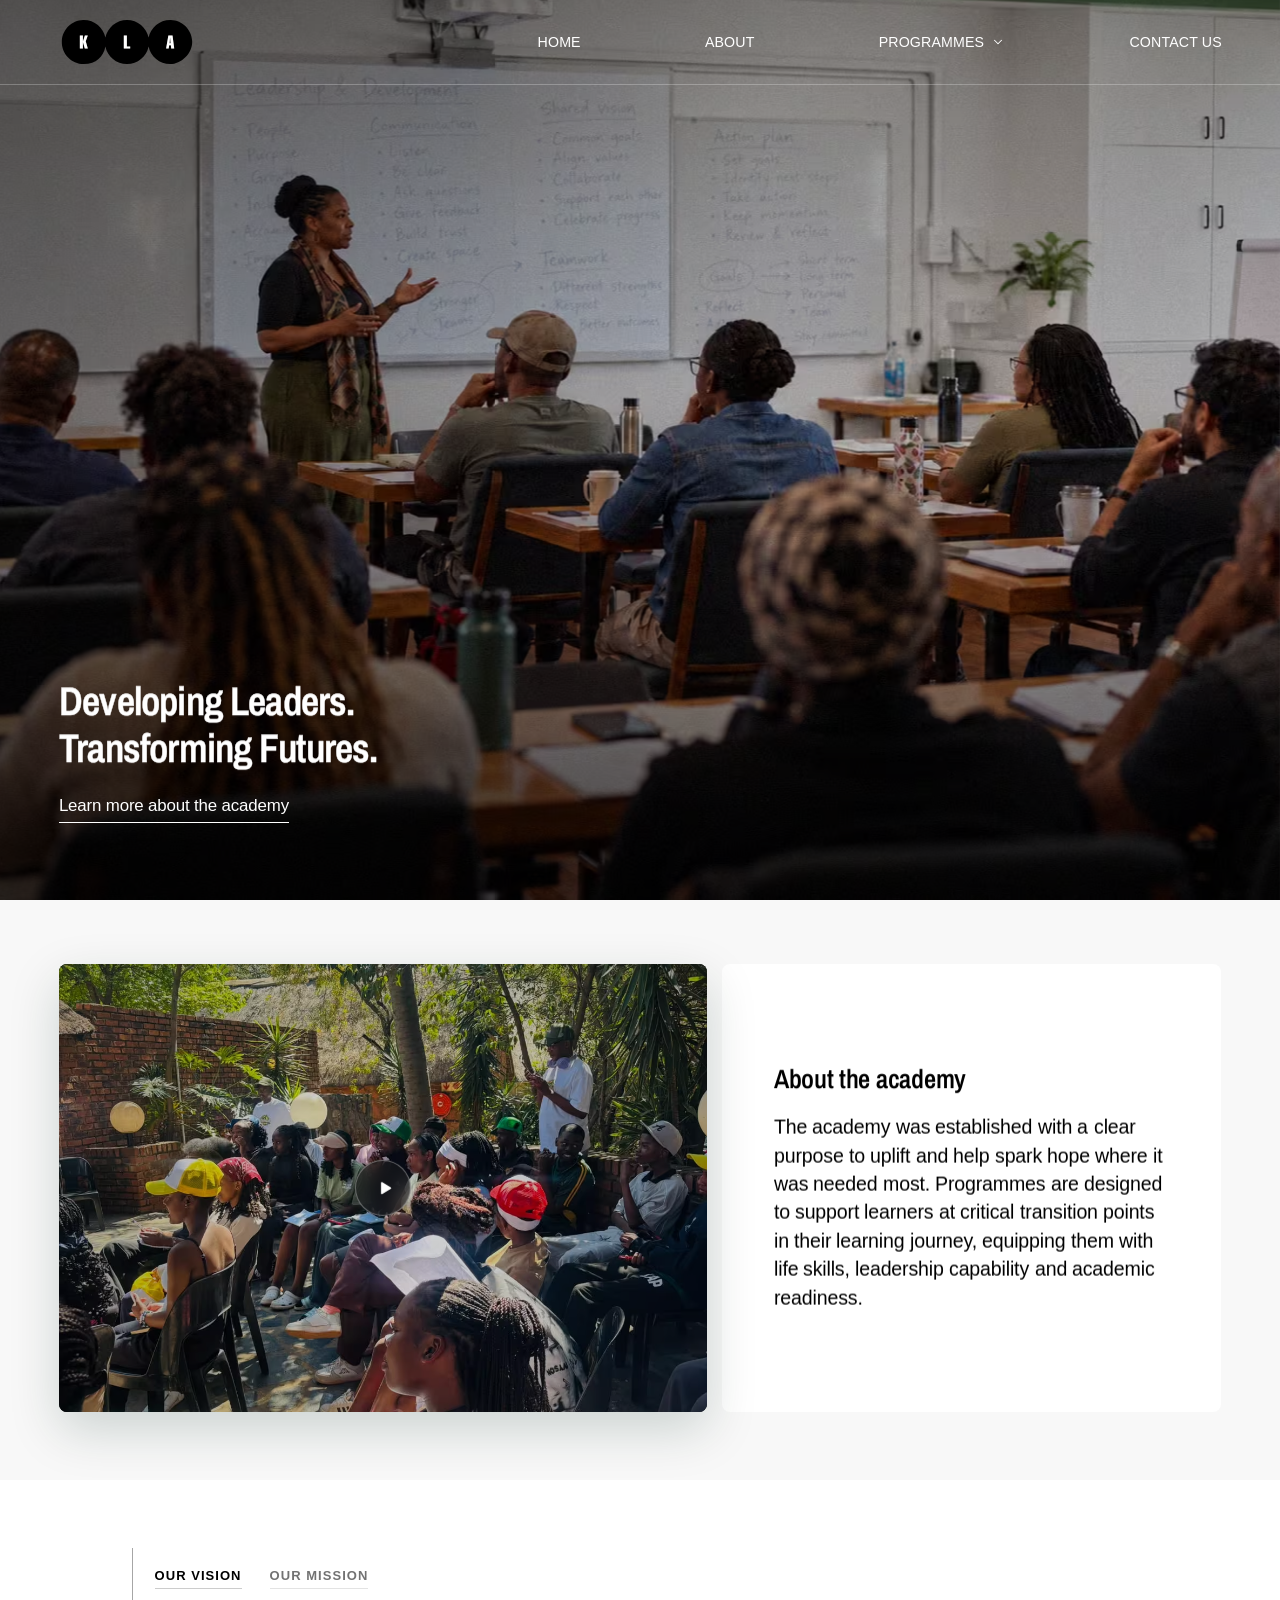
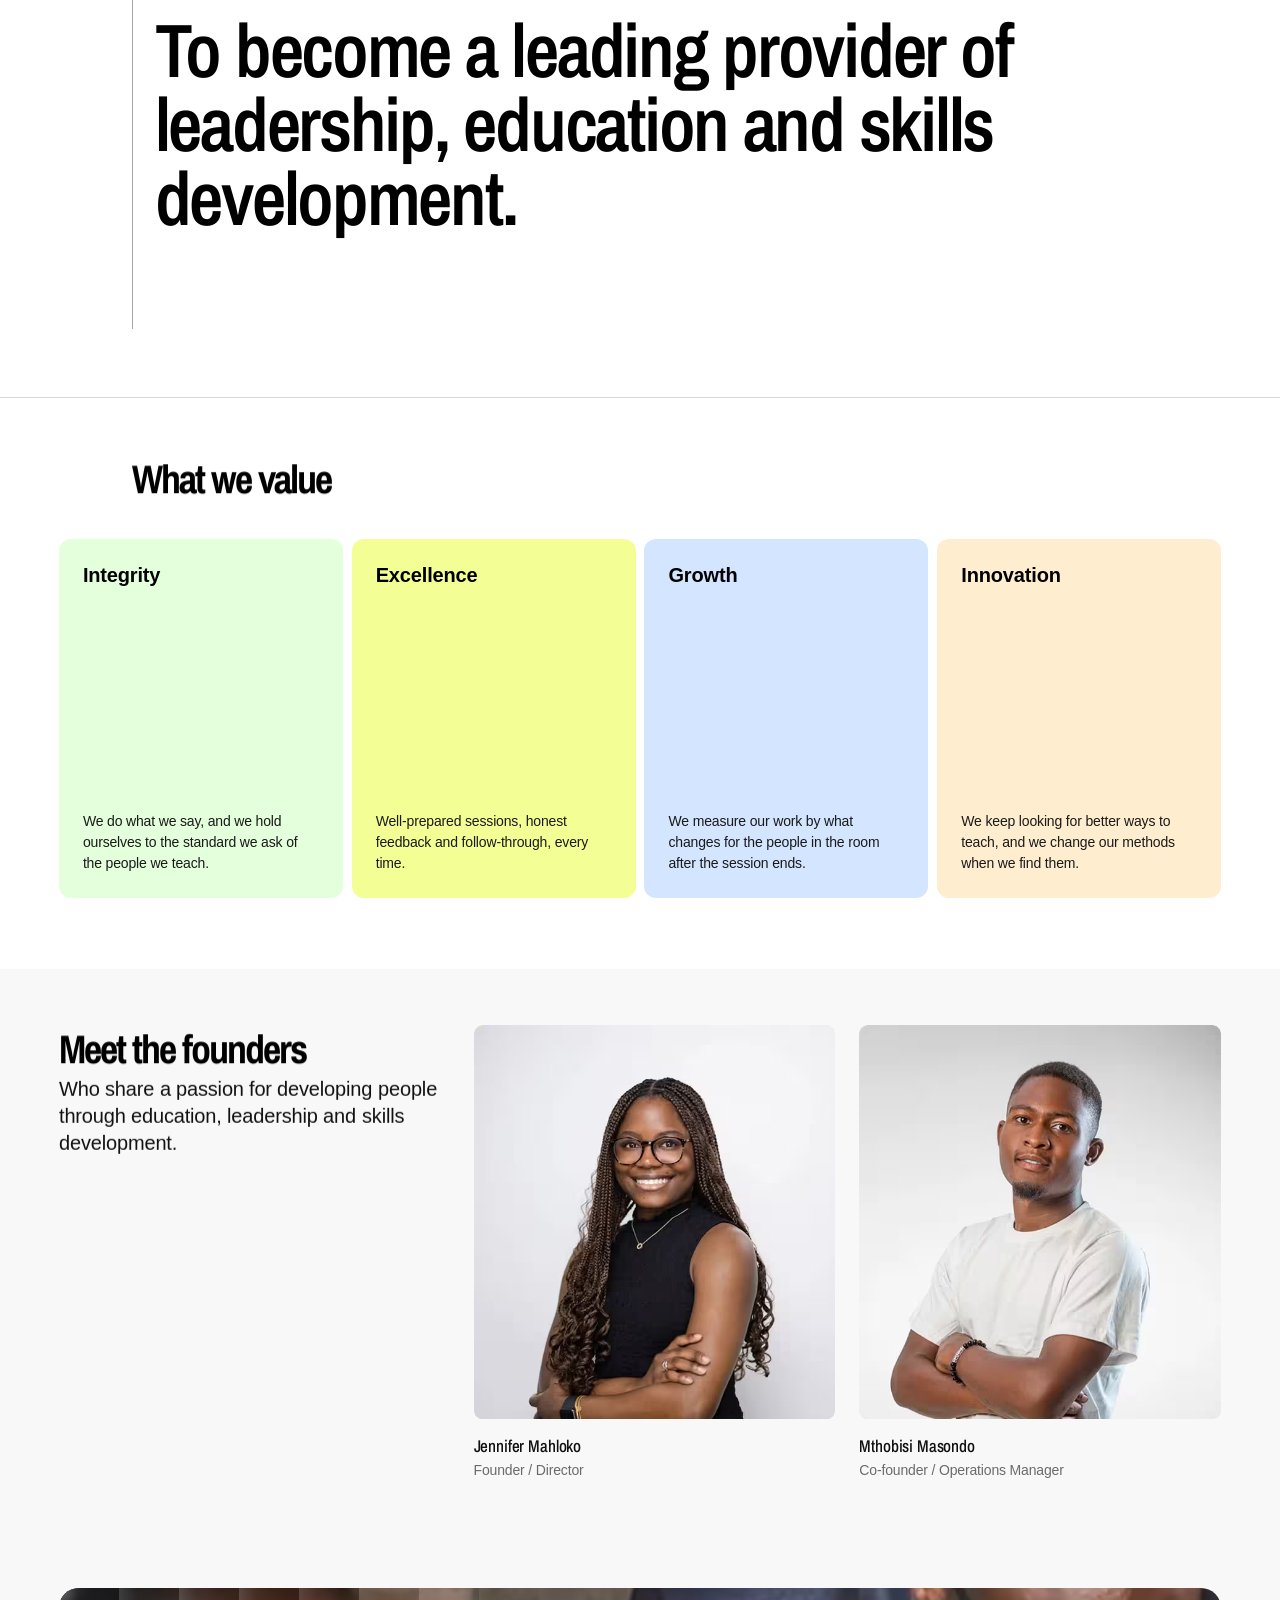
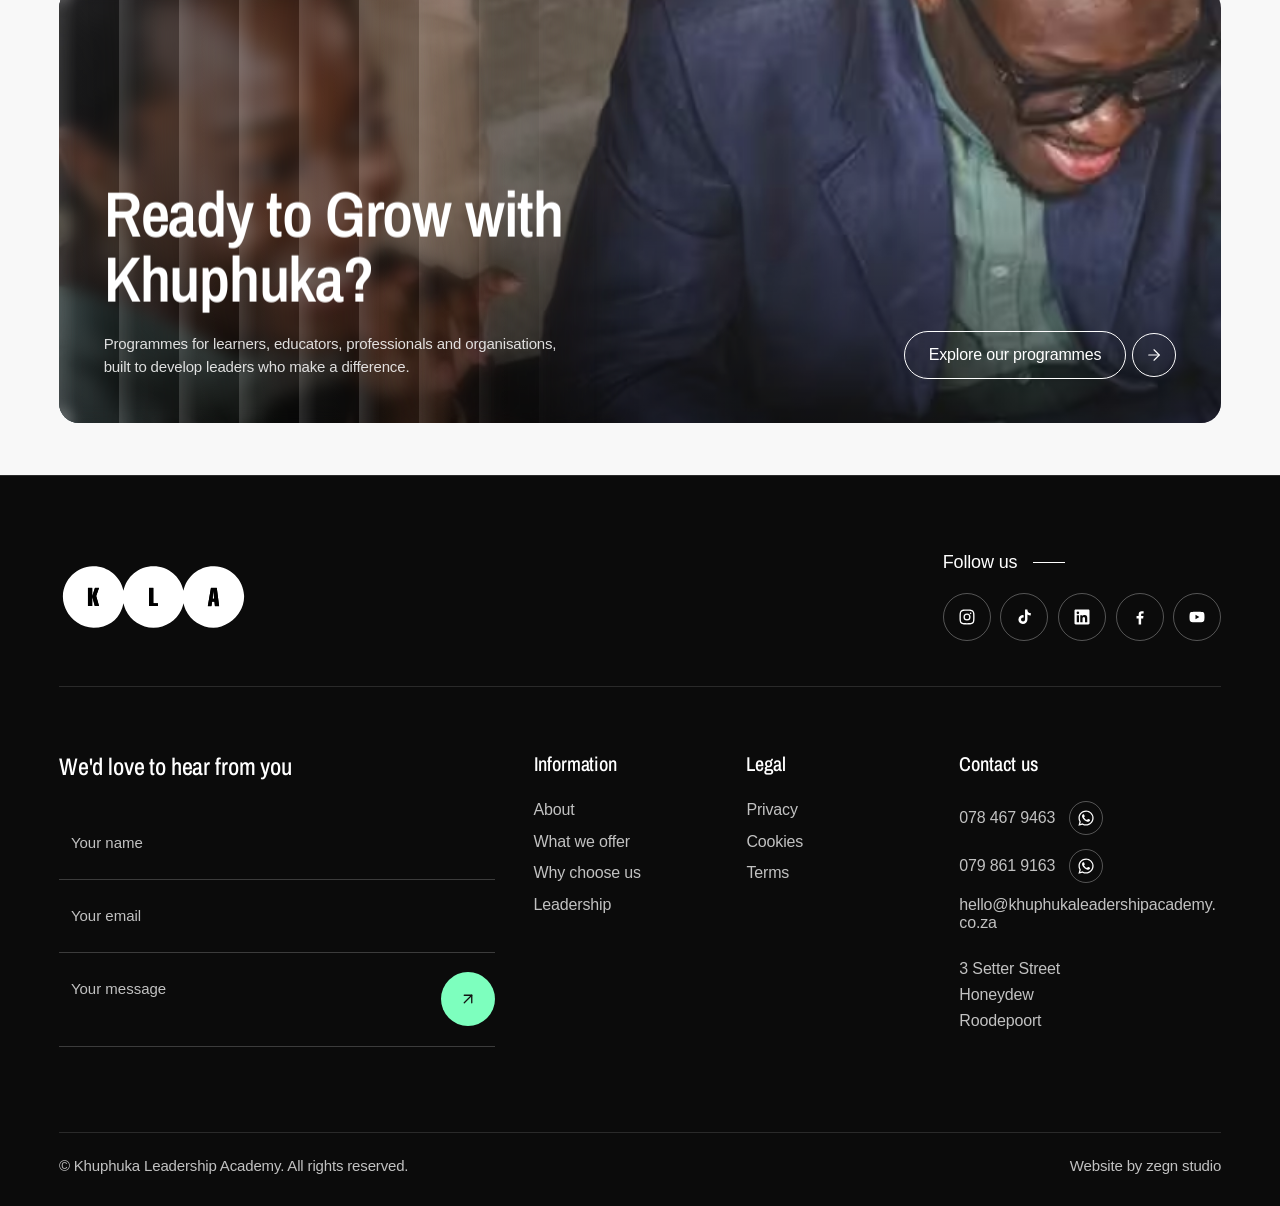
==== commit e3393352: "Implement contact form functionality with spam protection and status messages" ====
--- a/about.html
+++ b/about.html
@@ -318,8 +318,14 @@
             </div>
 
             <div class="footer-main">
-                <!-- opens the visitor's mail client until a form endpoint is wired in -->
-                <form class="footer-form" id="contact" action="mailto:hello@khuphukaleadershipacademy.co.za" method="post" enctype="text/plain">
+                <!-- submissions go to Static Forms, which emails them to the academy -->
+                <form class="footer-form" id="contact" action="https://api.staticforms.dev/submit" method="POST">
+                    <input type="hidden" name="apiKey" value="sf_18b9d464bd129f4f7c9a694e">
+                    <input type="hidden" name="subject" value="New enquiry from the KLA website">
+                    <!-- left empty by people; bots that fill it are treated as spam -->
+                    <p class="footer-hp" aria-hidden="true">
+                        <label>Leave this empty <input type="text" name="honeypot" tabindex="-1" autocomplete="off"></label>
+                    </p>
                     <h3 class="footer-form-title">We'd love to hear from you</h3>
                     <p class="footer-field">
                         <label for="footer-name" class="sr-only">Your name</label>
@@ -339,6 +345,7 @@
                             <svg xmlns="http://www.w3.org/2000/svg" width="18" height="18" viewBox="0 0 24 24" fill="none" stroke="currentColor" stroke-width="1.75" stroke-linecap="round" stroke-linejoin="round" aria-hidden="true"><path d="M7 17 17 7" /><path d="M7 7h10v10" /></svg>
                         </button>
                     </p>
+                    <p class="footer-form-status" role="status" aria-live="polite"></p>
                 </form>
 
                 <nav class="footer-col" aria-label="Information">
@@ -483,6 +490,7 @@
     <script src="./scripts/hero-parallax.js" defer></script>
     <script src="./scripts/text-reveal.js" defer></script>
     <script src="./scripts/menu.js" defer></script>
+    <script src="./scripts/contact-form.js" defer></script>
     <script src="./scripts/topbar.js" defer></script>
     <script src="./scripts/vision.js" defer></script>
     <script src="./scripts/video-player.js" defer></script>
--- a/stylesheets/style.css
+++ b/stylesheets/style.css
@@ -3064,6 +3064,34 @@
   outline: 2px solid #fff;
   outline-offset: 3px;
 }
+.footer-submit:disabled {
+  opacity: 0.6;
+  cursor: progress;
+}
+
+/* the spam trap: off screen, out of the tab order */
+.footer-hp {
+  position: absolute;
+  left: -9999px;
+  width: 1px;
+  height: 1px;
+  overflow: hidden;
+}
+
+/* "sending", "sent" or the error, under the fields */
+.footer-form-status {
+  margin: 0;
+  min-height: 1.4em;
+  font-size: 0.9375rem;
+  line-height: 1.4;
+  color: rgba(255, 255, 255, 0.75);
+}
+.footer-form[data-state=sent] .footer-form-status {
+  color: var(--btn-bg);
+}
+.footer-form[data-state=error] .footer-form-status {
+  color: #ff9b9b;
+}
 
 /* ---- bottom band ---- */
 .footer-bottom {
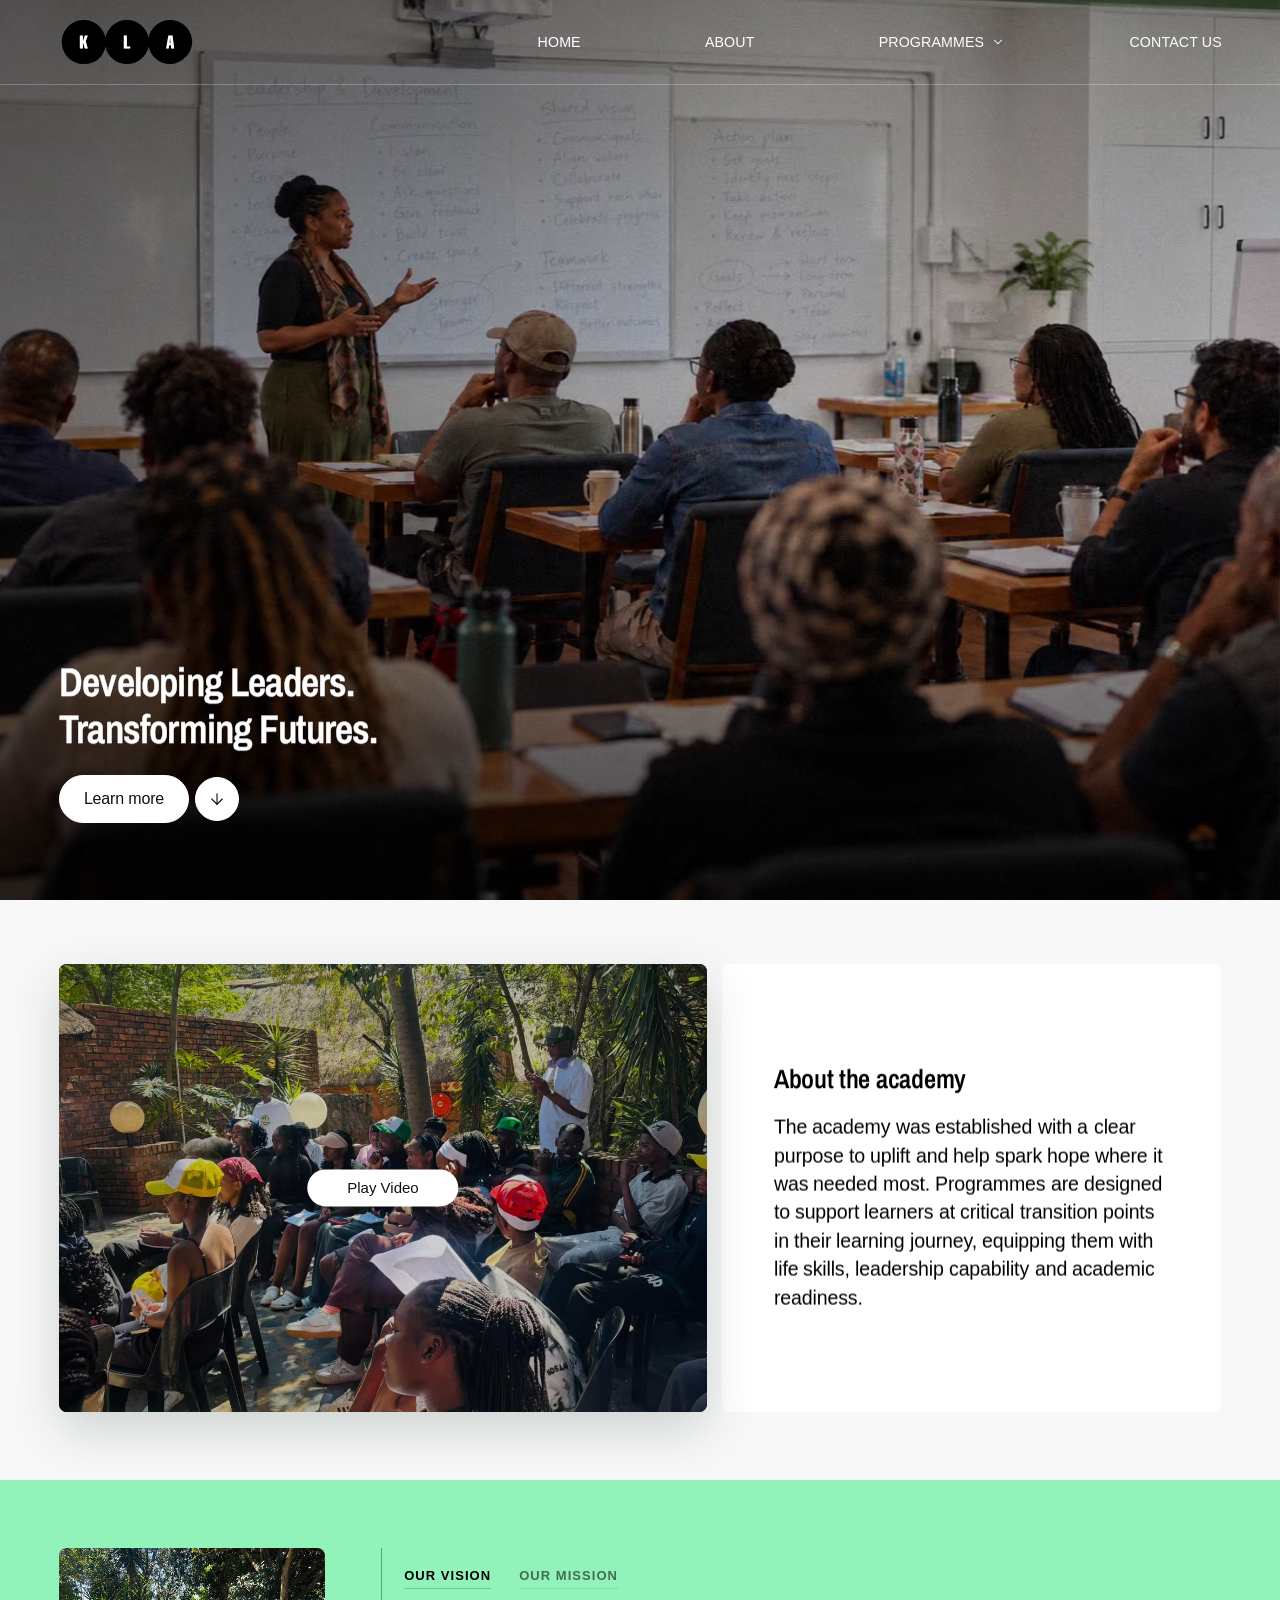
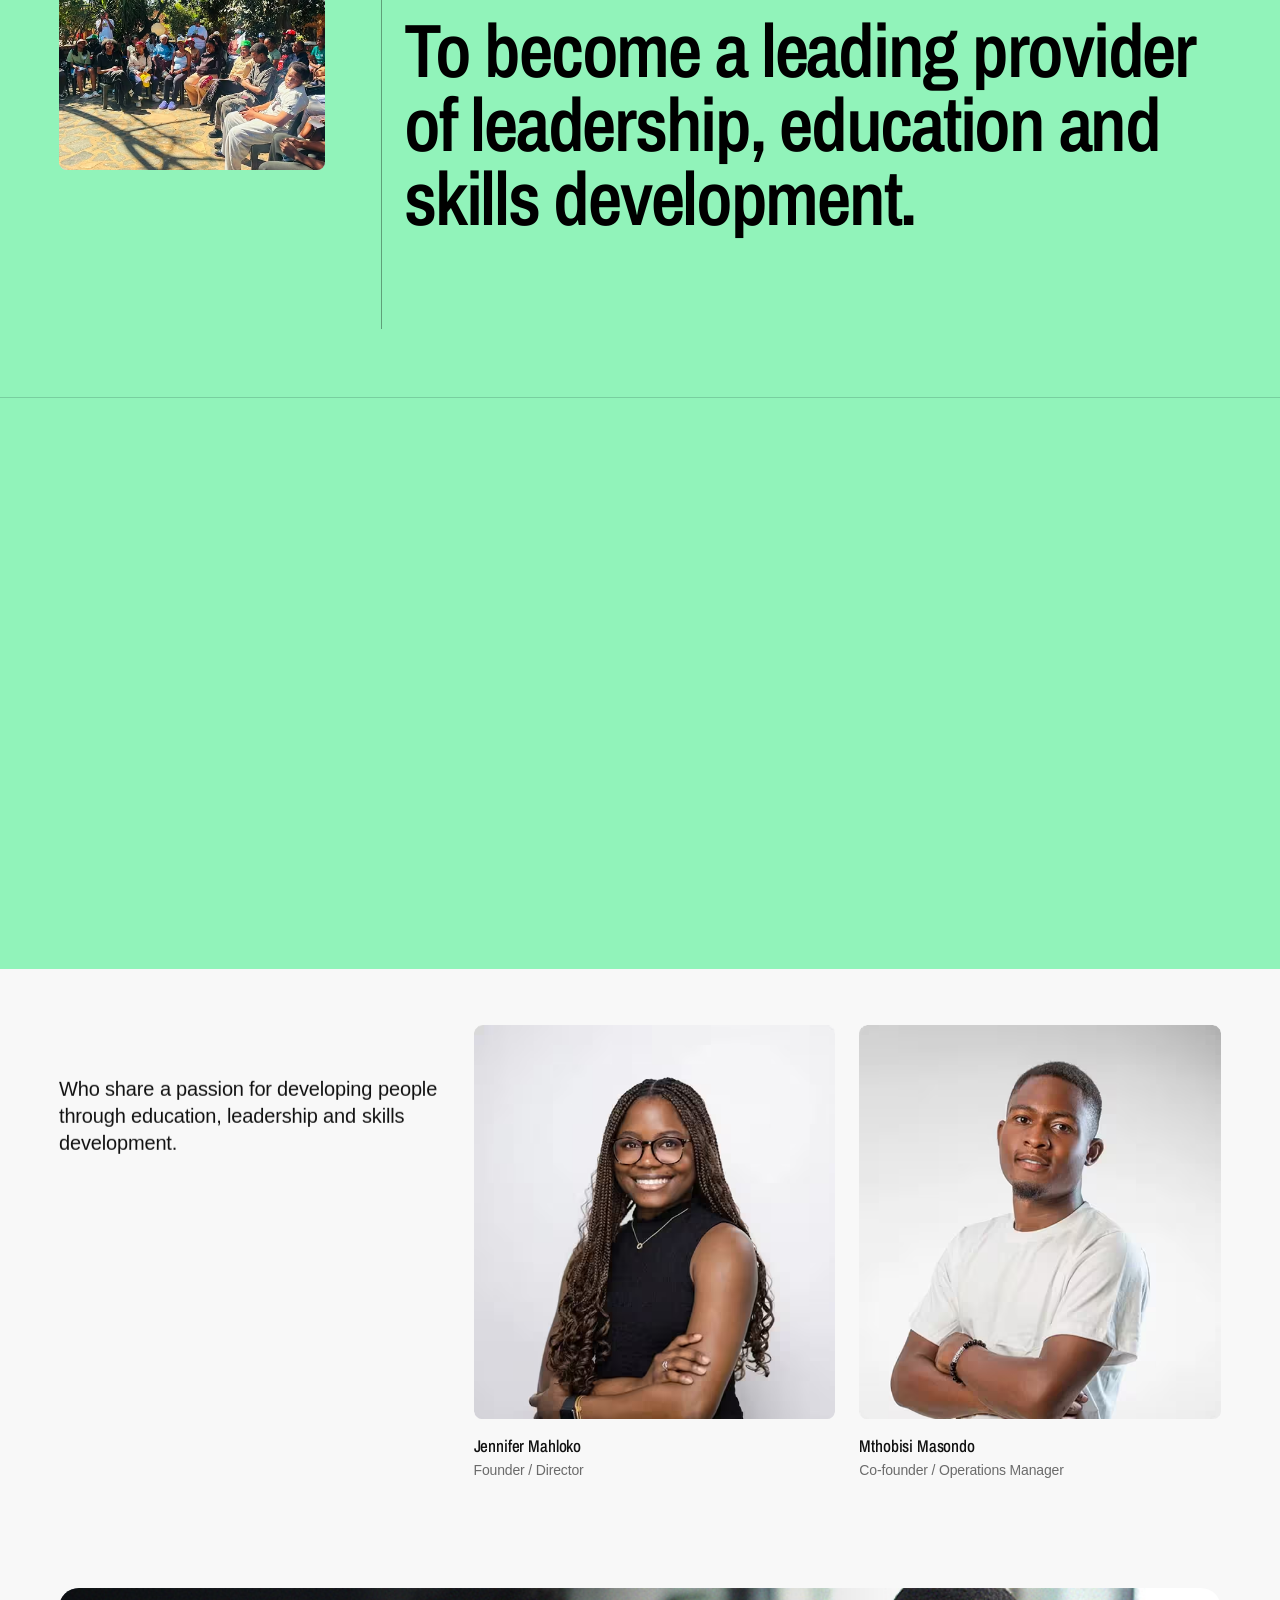
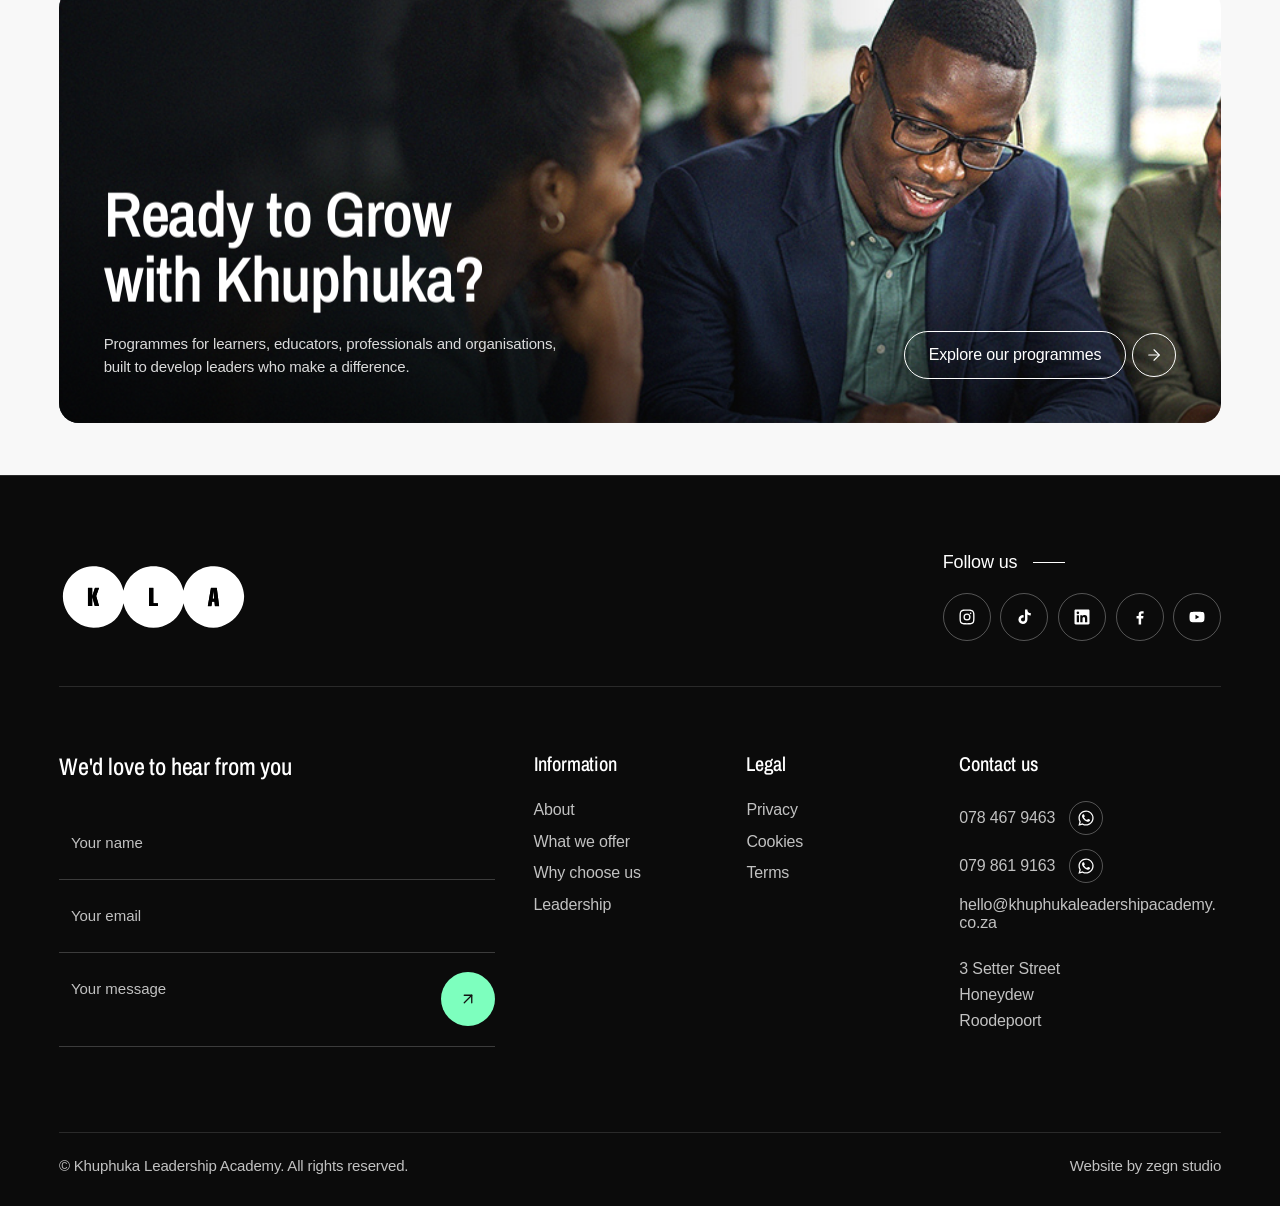
==== commit f91b4dfb: "Add documentation for contact form and front-end structure - Created `contact-form.md` detailing the" ====
--- a/about.html
+++ b/about.html
@@ -106,7 +106,16 @@
     <section class="hero-split hero-split--cover hero-split--about" aria-label="About the academy">
         <div class="hero-panel">
             <h1 data-text-reveal="70">Developing Leaders. Transforming Futures.</h1>
-            <a class="hero-link" href="#who-we-are">Learn more about the academy</a>
+            <a class="hero-link btn-pill btn-pill--light" href="#who-we-are">
+                <span class="btn-pill-label">Learn more</span>
+                <span class="btn-pill-icon" aria-hidden="true">
+                    <svg xmlns="http://www.w3.org/2000/svg" width="18" height="18" viewBox="0 0 24 24" fill="none"
+                        stroke="currentColor" stroke-width="1.5" stroke-linecap="round" stroke-linejoin="round">
+                        <path d="M12 5v14" />
+                        <path d="m19 12-7 7-7-7" />
+                    </svg>
+                </span>
+            </a>
         </div>
         <div class="hero-visual" aria-hidden="true">
             <!-- a layer rather than an <img>, so hero-parallax.js can drift it -->
@@ -130,13 +139,7 @@
                         <source src="assets/video/about-us.mp4" type="video/mp4">
                     </video>
 
-                    <button class="video-play" type="button" aria-label="Play video">
-                        <svg xmlns="http://www.w3.org/2000/svg" width="28" height="28" viewBox="0 0 24 24"
-                            fill="currentColor" aria-hidden="true">
-                            <path
-                                d="M8 5.14v13.72a1 1 0 0 0 1.52.85l11.1-6.86a1 1 0 0 0 0-1.7L9.52 4.29A1 1 0 0 0 8 5.14Z" />
-                        </svg>
-                    </button>
+                    <button class="video-play" type="button">Play Video</button>
 
                     <div class="video-controls">
                         <button class="video-btn video-toggle" type="button" aria-label="Pause">
@@ -196,6 +199,10 @@
         <!-- the vision, as one large statement beside a rule, on white -->
         <!-- the vision and the mission, one at a time, cycling on their own -->
         <section class="vision-section" id="vision" aria-label="Our vision and mission">
+            <div class="vision-media">
+                <img src="assets/images/Rectangle%2023.avif" alt="Learners gathered for an outdoor Khuphuka session"
+                    loading="lazy" decoding="async">
+            </div>
             <div class="vision-inner">
                 <div class="vision-tabs" role="tablist" aria-label="Vision and mission">
                     <button class="vision-tab is-active" type="button" role="tab" id="vision-tab-0" aria-selected="true"
@@ -219,18 +226,22 @@
             <h2 class="values-title section-title" id="values-title" data-text-reveal="70">What we value</h2>
             <ul class="values-grid" data-reveal>
                 <li class="values-item values-item--integrity">
+                    <span class="values-icon" aria-hidden="true"></span>
                     <h3 class="values-name">Integrity</h3>
                     <p>We do what we say, and we hold ourselves to the standard we ask of the people we teach.</p>
                 </li>
                 <li class="values-item values-item--excellence">
+                    <span class="values-icon" aria-hidden="true"></span>
                     <h3 class="values-name">Excellence</h3>
                     <p>Well-prepared sessions, honest feedback and follow-through, every time.</p>
                 </li>
                 <li class="values-item values-item--growth">
+                    <span class="values-icon" aria-hidden="true"></span>
                     <h3 class="values-name">Growth</h3>
                     <p>We measure our work by what changes for the people in the room after the session ends.</p>
                 </li>
                 <li class="values-item values-item--innovation">
+                    <span class="values-icon" aria-hidden="true"></span>
                     <h3 class="values-name">Innovation</h3>
                     <p>We keep looking for better ways to teach, and we change our methods when we find them.</p>
                 </li>
@@ -271,14 +282,12 @@
             </div>
         </section>
 
-        <!-- the closing call to action: a rounded photo card, frosted
-             fluted-glass strips over its left side, the copy bottom left and
-             the button bottom right -->
+        <!-- the closing call to action: a rounded photo card, the copy
+             bottom left and the button bottom right -->
         <section class="cta-section" aria-labelledby="cta-title">
             <div class="cta-card">
-                <div class="cta-flutes" aria-hidden="true"></div>
                 <div class="cta-copy">
-                    <h2 class="cta-title" id="cta-title" data-text-reveal="70">Ready to Grow with Khuphuka?</h2>
+                    <h2 class="cta-title" id="cta-title" data-text-reveal="70">Ready to Grow <br/>with Khuphuka?</h2>
                     <p class="cta-text">Programmes for learners, educators, professionals and organisations, built to
                         develop leaders who make a difference.</p>
                 </div>
@@ -318,10 +327,8 @@
             </div>
 
             <div class="footer-main">
-                <!-- submissions go to Static Forms, which emails them to the academy -->
-                <form class="footer-form" id="contact" action="https://api.staticforms.dev/submit" method="POST">
-                    <input type="hidden" name="apiKey" value="sf_18b9d464bd129f4f7c9a694e">
-                    <input type="hidden" name="subject" value="New enquiry from the KLA website">
+                <!-- api/contact.php emails each enquiry to the academy and keeps a copy -->
+                <form class="footer-form" id="contact" action="api/contact.php" method="POST">
                     <!-- left empty by people; bots that fill it are treated as spam -->
                     <p class="footer-hp" aria-hidden="true">
                         <label>Leave this empty <input type="text" name="honeypot" tabindex="-1" autocomplete="off"></label>
--- a/stylesheets/style.css
+++ b/stylesheets/style.css
@@ -1,25 +1,43 @@
 @charset "UTF-8";
-/* The webfont is linked from each page's <head> (with a preconnect) rather
+/* Khuphuka Leadership Academy: the site's one stylesheet.
+
+   Edit this file, not style.css. The Live Sass Compiler extension in
+   VS Code ("Watch Sass" in the status bar) turns it into style.css and
+   style.css.map, adding the browser prefixes. See docs/front-end.md.
+
+   Contents, in file order:
+     Settings ........ colours, button look, gutters, fonts
+     Base ............ body, headings font
+     Top bar ......... the nav on every page, with the Programmes drop-down
+     Hero ............ the photo hero (every page; shorter on programmes)
+     Intro cards ..... photo or video beside a white copy card (home, about)
+     Video player .... our own controls over the About video
+     About page ...... vision and mission, values
+     CTA banner ...... the closing photo card (home, about)
+     Section headings  .section-title and .section-intro
+     What we do ...... the home page card slider
+     Expanded menu ... the full-screen menu behind the menu button
+     Why choose us ... the home page accordion
+     Team ............ the founders
+     Text reveal ..... words rising into view
+     Preloader ....... the home page loading counter
+     Footer .......... logo, socials, contact form, links
+     Programme pages . the short hero, the overview and the stacking rows
+     Mobile .......... small-screen overrides
+     Smooth scroll ... rules the Lenis library needs
+
+   The webfont is linked from each page's <head> (with a preconnect) rather
    than imported here, so the browser can fetch it alongside this file
    instead of only after it. */
+/* ---------- Settings ---------- */
 :root {
-  /* one content width shared by the video and the slider so their
-     left and right edges line up down the page */
-  --section-width: 1300px;
-  --section-gutter: 1.9rem;
-  --background-dark: #131516;
   --text-color-dark: #000000;
-  --background-ghost-white: #fffaff;
   /* the page colour behind every section between the hero and the footer */
   --background-page: #f8f8f8;
-  /* one button look for the whole site: mint, softly squared, dark label */
+  /* the mint button colours, with a dark label */
   --btn-bg: #7dffbe;
   --btn-bg-hover: #5ff0a8;
   --btn-ink: #131212;
-  --btn-radius: 10px;
-  --btn-pad: 0.8rem 1.6rem;
-  /* the black frame around the photo hero on the programme pages */
-  --hero-frame: 1.6rem;
   /* the home page: one left/right gutter for every section, and the
      hairline that separates them */
   --page-gutter: clamp(1.25rem, 4.6vw, 6.25rem);
@@ -33,10 +51,13 @@
    a web font, so visitors without it fall back to Archivo Narrow, a similar
    condensed grotesque served from Google */
 :root {
-  --font-heading: "Franklin Gothic Demi Cond", "Franklin Gothic Demi", "Archivo Narrow", "Arial Narrow", sans-serif;
+  --font-heading:
+    "Franklin Gothic Demi Cond", "Franklin Gothic Demi", "Archivo Narrow",
+    "Arial Narrow", sans-serif;
   --font-body: "Helvetica Neue", Helvetica, Arial, sans-serif;
 }
 
+/* ---------- Base ---------- */
 body {
   padding: 0;
   margin: 0;
@@ -47,273 +68,10 @@
   background-color: var(--background-page);
 }
 
-.container {
-  display: flex;
-  flex-direction: column;
-  box-sizing: border-box;
-  min-height: 100vh;
-  padding: var(--hero-frame);
-  background: #000;
-  position: relative;
-  overflow: hidden;
-  isolation: isolate;
-  /* ---- the photo ---- */
-}
-.container .hero-visual {
-  --hero-side: 1.75rem;
-  border-radius: 5px;
-  position: relative;
-  flex: 1 1 auto;
-  overflow: hidden; /* keeps the drifting image inside the frame */
-  padding: 0 var(--hero-side);
-}
-.container {
-  /* The hero image lives on its own layer so it can drift slower than the
-     page (see scripts/hero-parallax.js). It starts 30% taller than its box,
-     hanging above the top edge, which is exactly the distance it travels
-     down by the time the photo has scrolled away. */
-}
-.container .hero-bg {
-  position: absolute;
-  /* a small overhang is all the drift needs; a large one hides the top
-     of the photo and cuts off heads */
-  inset: -16px 0 0 0;
-  z-index: -1;
-  background-image: url("../assets/images/Subtle-leadership-workshop-notes-on-whiteboard.avif");
-  background-size: cover;
-  background-position: center top;
-  will-change: transform;
-  pointer-events: none;
-  /* a dark wash, heaviest at the bottom where the copy sits; it rides
-     on the image's layer so it moves with the parallax */
-}
-.container .hero-bg::after {
-  content: "";
-  position: absolute;
-  inset: 0;
-  background: linear-gradient(to bottom, rgba(0, 0, 0, 0.5) 0%, rgba(0, 0, 0, 0.42) 45%, rgba(0, 0, 0, 0.62) 100%);
-}
-.container {
-  /* a transparent bar over the photo: the green logo block on the left, a
-     floating white pill on the right holding the links and Contact */
-}
-.container .nav-bar {
-  --nav-height: 64px;
-  display: flex;
-  align-items: center;
-  justify-content: space-between;
-  gap: 1rem;
-  margin: 0;
-  padding: 1rem 0;
-  /* the logo's own green behind it: the png has a transparent corner */
-}
-.container .nav-bar .brand-logo {
-  display: flex;
-  align-items: center;
-  flex: 0 0 auto;
-  background: transparent;
-  line-height: 0;
-}
-.container .nav-bar .brand-logo img {
-  display: block;
-  width: auto;
-  height: var(--nav-height);
-}
-.container {
-  /* the pill: links on the left, Contact in its own cell behind a hairline */
-}
-.container .nav-pill {
-  display: flex;
-  align-items: stretch;
-  height: var(--nav-height);
-  background: #fff;
-  border-radius: 10px;
-  overflow: hidden;
-}
-.container .nav-links {
-  display: flex;
-  align-items: stretch;
-  margin: 0;
-  padding: 0 1rem;
-  list-style: none;
-}
-.container .nav-links li {
-  display: flex;
-}
-.container .nav-links a {
-  position: relative;
-  display: flex;
-  align-items: center;
-  padding: 0 1.5rem;
-  color: #111;
-  font-size: 1rem;
-  font-weight: 500;
-  text-decoration: none;
-}
-.container .nav-links a::after {
-  content: "";
-  position: absolute;
-  left: 1.5rem;
-  right: 1.5rem;
-  bottom: 1.1rem;
-  height: 2px;
-  background: #2bb673;
-  transform: scaleX(0);
-  transform-origin: left center;
-  transition: transform 320ms cubic-bezier(0.22, 1, 0.3, 1);
-}
-.container .nav-links a:hover::after, .container .nav-links a:focus-visible::after {
-  transform: scaleX(1);
-}
-.container .nav-contact {
-  display: flex;
-  align-items: center;
-  padding: 0 2.25rem;
-  border-left: 1px solid #e2e2e2;
-  color: #111;
-  font-size: 1rem;
-  font-weight: 500;
-  text-decoration: none;
-  white-space: nowrap;
-  transition: background 220ms ease, color 220ms ease;
-}
-.container .nav-contact:hover, .container .nav-contact:focus-visible {
-  background: var(--btn-bg);
-  color: var(--btn-ink);
-}
-.container {
-  /* phones: the pill gives way to Contact and the menu button */
-}
-.container .menu-buttons {
-  display: none;
-  align-items: stretch;
-  gap: 0;
-  height: var(--nav-height);
-  background: #fff;
-  border-radius: 10px;
-  overflow: hidden;
-}
-.container .btn-primary {
-  display: inline-flex;
-  align-items: center;
-  padding: 0 1.5rem;
-  border: 0;
-  border-right: 1px solid #e2e2e2;
-  border-radius: 0;
-  background: transparent;
-  color: #111;
-  font-size: 0.9375rem;
-  font-weight: 500;
-  text-decoration: none;
-  white-space: nowrap;
-  cursor: pointer;
-  transition: background 220ms ease, color 220ms ease;
-}
-.container .btn-primary:hover, .container .btn-primary:focus-visible {
-  background: var(--btn-bg);
-  color: var(--btn-ink);
-}
-.container .btn-menu-toggle {
-  display: inline-flex;
-  align-items: center;
-  justify-content: center;
-  width: var(--nav-height);
-  padding: 0;
-  border: 0;
-  border-radius: 0;
-  background: transparent;
-  color: #111;
-  cursor: pointer;
-  transition: background 220ms ease;
-}
-.container .btn-menu-toggle svg {
-  display: block;
-}
-.container .btn-menu-toggle:hover, .container .btn-menu-toggle:focus-visible {
-  background: #f2f2f2;
-}
-.container .btn-simple {
-  display: inline-flex;
-  align-items: center;
-  gap: 1rem;
-  text-decoration: none;
-  color: #fff;
-  border-bottom: 1px solid #fff;
-  padding: 0.35rem 0;
-  cursor: pointer;
-}
-.container {
-  /* ---- the band ---- */
-  /* the copy sits over the bottom of the photo */
-}
-.container .hero-band {
-  position: absolute;
-  left: var(--hero-frame);
-  right: var(--hero-frame);
-  bottom: var(--hero-frame);
-  /* the hairline that runs across the photo above the copy */
-  border-top: 1px solid rgba(255, 255, 255, 0.75);
-}
-.container .hero-content {
-  box-sizing: border-box;
-  padding: 2.5rem 3.5rem 5.5rem;
-  color: #fff;
-}
-.container .hero-content .hero-eyebrow {
-  margin: 0 0 0.9rem;
-  font-size: 0.9375rem;
-  font-weight: 400;
-  line-height: 1.4;
-}
-.container .hero-content h1 {
-  width: 100%;
-  max-width: 740px;
-  margin: 0;
-  padding: 0;
-  font-size: clamp(2.2rem, 2.35vw, 2.125rem);
-  font-weight: 600;
-  line-height: 1.27;
-  letter-spacing: -0.01em;
-  color: #fff;
-}
-.container .hero-content .hero-actions {
-  display: flex;
-  flex-wrap: wrap;
-  align-items: center;
-  gap: 1rem 1.75rem;
-  margin-top: 1.75rem;
-}
-.container .hero-content .hero-btn {
-  display: inline-flex;
-  align-items: center;
-  padding: var(--btn-pad);
-  border-radius: var(--btn-radius);
-  background: var(--btn-bg);
-  color: var(--btn-ink);
-  font-weight: 500;
-  text-decoration: none;
-  transition: transform 260ms cubic-bezier(0.22, 1, 0.3, 1), background 220ms ease;
-}
-.container .hero-content .hero-btn:hover, .container .hero-content .hero-btn:focus-visible {
-  background: var(--btn-bg-hover);
-  transform: translateY(-2px);
-}
-.container .hero-content {
-  /* the actions settle in after the headline's words, once the preloader
-     has lifted; without the js flag they simply show */
-}
-html.js .container .hero-content .hero-actions {
-  opacity: 0;
-  transform: translateY(12px);
-}
-html.is-loaded .container .hero-content .hero-actions {
-  animation: hero-settle 720ms cubic-bezier(0.22, 1, 0.3, 1) 950ms forwards;
-}
-
+/* ---------- Base: headings font ---------- */
 h1,
 h2,
 h3,
-h4,
 .section-title,
 .why-choose-toggle {
   font-family: var(--font-heading);
@@ -321,7 +79,7 @@
   font-synthesis: none;
 }
 
-/* ---------- Home: top bar ---------- */
+/* ---------- Top bar ---------- */
 /* a plain white bar: the logo on the left, the links sitting right of
    centre, a hairline underneath */
 .topbar {
@@ -338,6 +96,7 @@
   padding: 0;
   /* frosted glass: the page shows through, softened, as it scrolls under */
   background: rgba(255, 255, 255, 0.7);
+  -webkit-backdrop-filter: blur(14px) saturate(160%);
   backdrop-filter: blur(14px) saturate(160%);
   /* stays at the top of the screen as the page scrolls */
   position: sticky;
@@ -531,7 +290,7 @@
   color: #fff;
 }
 
-/* ---------- Home: hero ---------- */
+/* ---------- Hero ---------- */
 /* copy on a pale panel to the left, the photo filling the right */
 .hero-split {
   display: grid;
@@ -543,6 +302,11 @@
   padding-bottom: var(--page-gutter);
   /* the copy sits in the lower part of the panel: 41px above its bottom
      edge at 1440, with 90px between the headline and the link */
+  /* 30px on a 38px line at 1440, wrapping to three lines */
+  /* the hero's button: a white .btn-pill (see .btn-pill--light); the
+     panel's gap does the spacing */
+  /* the photo on its own layer so hero-parallax.js can drift it; the
+     small overhang above is what the drift uses up */
 }
 .hero-split .hero-panel {
   display: flex;
@@ -554,9 +318,6 @@
   /* a narrower right padding: the photo is the boundary on that side,
      and the headline needs the room on smaller desktops */
   padding: clamp(3rem, 6vw, 6rem) clamp(1.5rem, 3vw, 4rem) clamp(2rem, 2.85vw, 3rem) var(--page-gutter);
-}
-.hero-split {
-  /* 30px on a 38px line at 1440, wrapping to three lines */
 }
 .hero-split h1 {
   margin: 0;
@@ -575,35 +336,8 @@
   -webkit-text-stroke: 0.45px currentColor;
   paint-order: stroke fill;
 }
-.hero-split {
-  /* an underlined text link, 19px at 1440; the underline sweeps on hover */
-}
 .hero-split .hero-link {
-  position: relative;
-  padding: 0.1rem 0 0.45rem;
-  color: #000;
-  font-size: clamp(1rem, 1.32vw, 1.25rem);
-  line-height: 1.2;
-  text-decoration: none;
-}
-.hero-split .hero-link::after {
-  content: "";
-  position: absolute;
-  left: 0;
-  right: 0;
-  bottom: 0;
-  height: 1px;
-  background: currentColor;
-  transform-origin: left center;
-}
-.hero-split .hero-link:hover::after, .hero-split .hero-link:focus-visible::after {
-  animation: intro-underline-sweep 640ms cubic-bezier(0.65, 0, 0.35, 1);
-}
-.hero-split .hero-link:focus-visible {
-  outline: 2px solid #09ac66;
-  outline-offset: 6px;
-}
-.hero-split .hero-link {
+  margin-top: 0;
   /* settles in after the headline's words, once the preloader has lifted */
 }
 html.js .hero-split .hero-link {
@@ -617,10 +351,6 @@
   position: relative;
   overflow: hidden;
   background: #e4e4e4;
-}
-.hero-split {
-  /* the photo on its own layer so hero-parallax.js can drift it; the
-     small overhang above is what the drift uses up */
 }
 .hero-split .hero-bg {
   position: absolute;
@@ -639,12 +369,15 @@
   top: 0;
   left: 0;
   right: 0;
+  transition: background-color 280ms ease, border-color 280ms ease, -webkit-backdrop-filter 280ms ease;
   transition: background-color 280ms ease, border-color 280ms ease, backdrop-filter 280ms ease;
+  transition: background-color 280ms ease, border-color 280ms ease, backdrop-filter 280ms ease, -webkit-backdrop-filter 280ms ease;
   /* see-through over the photo until the page scrolls (topbar.js adds
      is-scrolled) or the Programmes menu opens, then the usual frosted bar */
 }
 .topbar.topbar--overlay:not(.is-scrolled):not(:has(.has-menu:hover, .has-menu.is-open)) {
   background: transparent;
+  -webkit-backdrop-filter: none;
   backdrop-filter: none;
   border-bottom-color: rgba(255, 255, 255, 0.25);
 }
@@ -674,8 +407,7 @@
   padding-top: calc(clamp(64px, 6.53vw, 104px) + 3rem);
   padding-bottom: clamp(3rem, 6vw, 6rem);
 }
-.hero-split.hero-split--cover h1,
-.hero-split.hero-split--cover .hero-link {
+.hero-split.hero-split--cover h1 {
   color: #fff;
 }
 .hero-split.hero-split--cover .hero-visual {
@@ -691,8 +423,7 @@
   background: linear-gradient(to top, rgba(0, 0, 0, 0.7) 0%, rgba(0, 0, 0, 0.2) 55%, rgba(0, 0, 0, 0.45) 100%), linear-gradient(to right, rgba(0, 0, 0, 0.35) 0%, rgba(0, 0, 0, 0) 60%);
 }
 
-/* ---------- Home: about ---------- */
-/* one large statement and an outlined button, full width */
+/* ---------- Intro cards (home, about) ---------- */
 /* the sections between the hero and the footer are transparent, so the
    body's page colour shows through all of them */
 /* a photo filling the 42% column on the left, with the title, copy and
@@ -708,6 +439,7 @@
 /* the photo runs from the gutter to the column's edge */
 .about-media {
   padding: 0 0 0 var(--page-gutter);
+  /* the About page's video, a little taller than widescreen to suit the column */
 }
 .about-media img {
   display: block;
@@ -722,9 +454,6 @@
           user-select: none;
   -webkit-user-drag: none;
 }
-.about-media {
-  /* the About page's video, a little taller than widescreen to suit the column */
-}
 .about-media video {
   display: block;
   width: 100%;
@@ -753,9 +482,8 @@
   position: relative;
   min-height: clamp(320px, 35vw, 540px);
   padding: 0;
-}
-.about-statement--cards .about-media {
   /* the card sets the height; the video fills it rather than sizing it */
+  /* the home page's photo in place of the video: rounded, filling the card */
 }
 .about-statement--cards .about-media .video-player {
   height: 100%;
@@ -766,9 +494,6 @@
   inset: 0;
   height: 100%;
   aspect-ratio: auto;
-}
-.about-statement--cards .about-media {
-  /* the home page's photo in place of the video: rounded, filling the card */
 }
 .about-statement--cards .about-media img {
   position: absolute;
@@ -795,16 +520,15 @@
     padding-left: var(--page-gutter);
     padding-right: var(--page-gutter);
   }
-  .about-statement--cards .about-media,
-  .about-statement--cards .about-media .video-player {
+  .about-statement.about-statement--cards .about-media,
+  .about-statement.about-statement--cards .about-media .video-player {
     min-height: 0;
     aspect-ratio: 4/3;
   }
 }
-
 /* ---------- Video player ---------- */
-/* our own controls over the video (scripts/video-player.js): a frosted
-   play button on the poster, then a slim bar along the bottom
+/* our own controls over the video (scripts/video-player.js): a "Play Video"
+   pill on the poster, then a slim bar along the bottom
    while it plays */
 .video-player {
   position: relative;
@@ -812,13 +536,11 @@
   border-radius: 8px;
   background: #000;
   box-shadow: 0 18px 50px rgba(8, 44, 36, 0.18);
+  /* a soft shade over the poster so the button reads; it lifts once the
+     video starts */
 }
 .video-player video {
   cursor: pointer;
-}
-.video-player {
-  /* a soft shade over the poster so the button reads; it lifts once the
-     video starts */
 }
 .video-player::before {
   content: "";
@@ -833,46 +555,39 @@
   opacity: 0;
 }
 
-/* a frosted dark disc with a thin light ring and a white triangle */
+/* a white "Play Video" pill centred on the poster */
 .video-play {
   position: absolute;
+  left: 50%;
   top: 50%;
-  left: 50%;
   z-index: 2;
-  display: grid;
-  place-items: center;
-  width: clamp(56px, 4.4vw, 68px);
-  aspect-ratio: 1;
-  padding: 0;
-  border: 1px solid rgba(255, 255, 255, 0.35);
-  border-radius: 50%;
-  background: rgba(20, 20, 20, 0.45);
-  -webkit-backdrop-filter: blur(10px);
-  backdrop-filter: blur(10px);
-  box-shadow: 0 6px 20px rgba(0, 0, 0, 0.2);
-  color: #fff;
+  padding: 0.6rem 2.5rem;
+  border: 0;
+  border-radius: 999px;
+  background: #fff;
+  box-shadow: 0 6px 20px rgba(0, 0, 0, 0.18);
+  color: #111;
+  font: inherit;
+  font-size: 0.9375rem;
+  font-weight: 500;
+  line-height: 1.2;
+  white-space: nowrap;
   cursor: pointer;
   transform: translate(-50%, -50%);
   transition: transform 320ms cubic-bezier(0.22, 1, 0.3, 1), background 220ms ease, opacity 300ms ease, visibility 0s linear 0s;
 }
-.video-play svg {
-  /* the triangle's visual centre sits a little right of its box */
-  margin-left: 3px;
-  width: 34%;
-  height: auto;
-}
 .video-play:hover, .video-play:focus-visible {
-  background: rgba(20, 20, 20, 0.65);
-  transform: translate(-50%, -50%) scale(1.06);
+  background: var(--btn-bg);
+  transform: translate(-50%, calc(-50% - 2px));
 }
 .video-play:focus-visible {
   outline: 2px solid #fff;
-  outline-offset: 4px;
+  outline-offset: 3px;
 }
 .is-started .video-play {
   opacity: 0;
   visibility: hidden;
-  transform: translate(-50%, -50%) scale(0.85);
+  transform: translate(-50%, calc(-50% + 6px));
   transition: transform 320ms cubic-bezier(0.22, 1, 0.3, 1), opacity 300ms ease, visibility 0s linear 300ms;
 }
 
@@ -995,8 +710,15 @@
 }
 
 /* full screen: the video fits the screen rather than cropping */
+.video-player:-webkit-full-screen {
+  border-radius: 0;
+}
 .video-player:fullscreen {
   border-radius: 0;
+}
+.video-player:-webkit-full-screen video {
+  height: 100%;
+  object-fit: contain;
 }
 .video-player:fullscreen video {
   height: 100%;
@@ -1013,6 +735,7 @@
     display: none;
   }
 }
+/* ---------- Intro cards: title, copy, pill button ---------- */
 /* a short title above the copy, smaller than the section titles */
 .about-title {
   margin: 0 0 1.25rem;
@@ -1085,26 +808,73 @@
   border-radius: 999px;
 }
 
+/* solid white, for photos: the label and the round icon fill white with
+   dark text, and turn mint on hover. Used by the hero buttons, where the
+   icon is a down arrow that nudges down instead of across */
+.btn-pill--light {
+  color: #111;
+}
+.btn-pill--light .btn-pill-label,
+.btn-pill--light .btn-pill-icon {
+  border-color: #fff;
+  background: #fff;
+}
+.btn-pill--light:hover .btn-pill-label,
+.btn-pill--light:hover .btn-pill-icon, .btn-pill--light:focus-visible .btn-pill-label,
+.btn-pill--light:focus-visible .btn-pill-icon {
+  border-color: var(--btn-bg);
+  background: var(--btn-bg);
+  color: var(--btn-ink);
+}
+.btn-pill--light:focus-visible {
+  outline-color: #fff;
+}
+
+.hero-link.btn-pill:hover .btn-pill-icon svg,
+.hero-link.btn-pill:focus-visible .btn-pill-icon svg {
+  transform: translateY(3px);
+}
+
 /* ---------- About page ---------- */
 /* the About hero keeps its link closer under a two-line headline */
 .hero-split--about .hero-panel {
   gap: clamp(1.25rem, 1.75vw, 1.75rem);
 }
 
-/* the vision and mission: a white band, a rule down the
-   left of the copy, two small uppercase tabs and one very large statement
-   in black */
+/* ---- vision and mission ---- */
+/* the vision and mission: a mint band, a photo on the left, then a rule
+   down the left of the copy, two small uppercase tabs and one very large
+   statement in black */
 .vision-section {
   position: relative;
   isolation: isolate;
+  display: grid;
+  /* the photo is 300px wide at 1440 */
+  grid-template-columns: clamp(180px, 20.8vw, 340px) minmax(0, 1fr);
+  -moz-column-gap: clamp(2rem, 4.4vw, 4.5rem);
+       column-gap: clamp(2rem, 4.4vw, 4.5rem);
+  align-items: start;
   padding: clamp(3.5rem, 5.3vw, 6rem) var(--page-gutter);
   color: #111;
-  background: #fff;
+  background: #91F3BA;
+}
+
+/* a rounded photo, top-aligned with the rule beside it */
+.vision-media {
+  aspect-ratio: 6/5;
+  overflow: hidden;
+  border-radius: 8px;
+  background: #d9d9d9;
+}
+.vision-media img {
+  display: block;
+  width: 100%;
+  height: 100%;
+  -o-object-fit: cover;
+     object-fit: cover;
 }
 
 .vision-inner {
-  /* the rule sits 82px in from the gutter at 1440 */
-  margin-left: clamp(0rem, 5.7vw, 6rem);
   padding: 1.25rem 0 1.25rem clamp(1.25rem, 1.7vw, 1.75rem);
   border-left: 1px solid rgba(0, 0, 0, 0.35);
 }
@@ -1199,20 +969,20 @@
     display: none;
   }
 }
+/* ---- values ---- */
 /* the values: a white band, a title, then four coloured cards with the name
    at the top and the line at the foot */
 .values-section {
-  background: #fff;
+  background: #91F3BA;
   border-top: 1px solid var(--hairline);
   padding: clamp(3rem, 4.5vw, 5rem) var(--page-gutter) clamp(3.5rem, 5.5vw, 6rem);
 }
 
-/* scoped so it outranks the shared title rule's zero margin */
+/* on the gutter, in line with the first card; scoped so it outranks the
+   shared title rule */
 .values-section .values-title {
   display: block;
   margin: 0 0 clamp(1.5rem, 2.8vw, 3rem);
-  /* starts on the vision section's rule line, the same indent as .vision-inner */
-  margin-left: clamp(0rem, 5.7vw, 6rem);
 }
 
 .values-grid {
@@ -1225,21 +995,35 @@
   gap: clamp(0.5rem, 0.7vw, 0.75rem);
 }
 
+/* the icon at the top; the name and its line together at the foot */
 .values-item {
-  display: flex;
-  flex-direction: column;
-  justify-content: space-between;
-  gap: 2rem;
+  display: grid;
+  grid-template-rows: minmax(0, 1fr) auto auto;
   min-height: clamp(260px, 24.3vw, 380px);
   padding: 1.5rem;
   /* rounded, each in its own colour (below) */
   border-radius: 12px;
 }
 .values-item p {
-  margin: 0;
+  margin: 0.6rem 0 0;
   font-size: 0.875rem;
   line-height: 1.5;
   color: #1a1a1a;
+}
+
+/* the value's line icon, above its name. The PNG (assets/icons) is used
+   as a mask and filled with --icon-ink, a deeper shade of the card's own
+   colour, so each icon reads as part of its card rather than plain black */
+.values-icon {
+  display: block;
+  align-self: start;
+  /* 80px at 1440 */
+  width: clamp(64px, 5.6vw, 88px);
+  aspect-ratio: 1;
+  margin: 0 0 1rem;
+  background-color: var(--icon-ink, #000);
+  -webkit-mask: var(--icon) center/contain no-repeat;
+  mask: var(--icon) center/contain no-repeat;
 }
 
 /* entrance: once the row scrolls into view each card rises and fades in a
@@ -1287,18 +1071,26 @@
   }
 }
 .values-item--integrity {
+  --icon: url("../assets/icons/integrity.png");
+  --icon-ink: #2e7d32;
   background: #e4ffdb;
 }
 
 .values-item--excellence {
+  --icon: url("../assets/icons/excellence.png");
+  --icon-ink: #6f7a00;
   background: #f3ff94;
 }
 
 .values-item--growth {
+  --icon: url("../assets/icons/growth.png");
+  --icon-ink: #2f5fb3;
   background: #d4e5ff;
 }
 
 .values-item--innovation {
+  --icon: url("../assets/icons/innovation.png");
+  --icon-ink: #b5651d;
   background: #ffedcf;
 }
 
@@ -1312,11 +1104,13 @@
 }
 
 @media (max-width: 900px) {
-  .vision-inner {
-    margin-left: 0;
-  }
-  .values-section .values-title {
-    margin-left: 0;
+  /* the photo goes above the statement, full width */
+  .vision-section {
+    grid-template-columns: minmax(0, 1fr);
+    row-gap: 2rem;
+  }
+  .vision-media {
+    aspect-ratio: 16/9;
   }
   .values-grid {
     grid-template-columns: repeat(2, minmax(0, 1fr));
@@ -1327,9 +1121,10 @@
     grid-template-columns: minmax(0, 1fr);
   }
 }
+/* ---------- CTA banner (home, about) ---------- */
 /* the closing call to action: a rounded photo card inset from the page
-   edges, frosted fluted-glass strips over its left side, the copy in white
-   at the bottom left and the button at the bottom right */
+   edges, the copy in white at the bottom left and the button at the
+   bottom right */
 .cta-section {
   padding: clamp(2rem, 4vw, 4rem) var(--page-gutter);
 }
@@ -1348,29 +1143,15 @@
   overflow: hidden;
   color: #fff;
   /* a stand-in photo until a dedicated one is chosen */
-  background: #1a1a1a url("../assets/images/Working%20%26%20Meeting.avif") center 30%/cover no-repeat;
+  background: #1a1a1a url("../assets/images/join-khuphuka-cta.jpg") center 30%/cover no-repeat;
   /* darker towards the bottom left, where the copy sits */
 }
 .cta-card::before {
   content: "";
   position: absolute;
   inset: 0;
-  z-index: -2;
+  z-index: -1;
   background: linear-gradient(90deg, rgba(0, 0, 0, 0.6) 0%, rgba(0, 0, 0, 0.3) 45%, rgba(0, 0, 0, 0) 75%), linear-gradient(0deg, rgba(0, 0, 0, 0.55) 0%, rgba(0, 0, 0, 0) 55%);
-}
-
-/* reeded glass: the photo blurred behind vertical strips, each lit on one
-   edge and shaded on the other, fading out towards the middle */
-.cta-flutes {
-  position: absolute;
-  inset: 0 auto 0 0;
-  z-index: -1;
-  width: 50%;
-  -webkit-backdrop-filter: blur(8px);
-  backdrop-filter: blur(8px);
-  background: repeating-linear-gradient(90deg, rgba(255, 255, 255, 0.14) 0, rgba(255, 255, 255, 0.02) 18px, rgba(0, 0, 0, 0.06) 42px, rgba(0, 0, 0, 0.16) 60px);
-  -webkit-mask-image: linear-gradient(90deg, #000 55%, transparent);
-  mask-image: linear-gradient(90deg, #000 55%, transparent);
 }
 
 .cta-copy {
@@ -1432,10 +1213,6 @@
   .cta-card::before {
     background: linear-gradient(0deg, rgba(0, 0, 0, 0.85) 0%, rgba(0, 0, 0, 0.55) 45%, rgba(0, 0, 0, 0) 75%);
   }
-  /* the strips muddy a narrow photo, so phones go without */
-  .cta-flutes {
-    display: none;
-  }
   .cta-title {
     font-size: 2.25rem;
   }
@@ -1443,7 +1220,6 @@
     margin-top: 0.85rem;
   }
 }
-
 /* ---------- Section headings ---------- */
 /* One title for the About, offer and founders columns: a bold sentence-case
    line with a short intro under it. */
@@ -1470,336 +1246,25 @@
   color: #111;
 }
 
-.home-intro-section {
-  --intro-split: 36%;
-  display: grid;
-  grid-template-columns: minmax(0, var(--intro-split)) minmax(0, 1fr);
-  position: relative;
-  z-index: 2;
-  /* the full-height rule between the label and the copy */
-}
-.home-intro-section::before {
-  content: "";
-  position: absolute;
-  top: 0;
-  bottom: 0;
-  left: var(--intro-split);
-  width: 1px;
-  background: #ececec;
-  pointer-events: none;
-  z-index: 1;
-}
-.home-intro-section .home-intro-aside {
-  padding: 6.5rem 2rem 6.5rem 3.5rem;
-}
-.home-intro-section {
-  /* ---- reveal on scroll: the script sets reveal-pending as it starts and
-     swaps it for is-revealed once the section is on screen. With no script
-     (or reduced motion) neither class exists and everything just shows. ---- */
-}
-.home-intro-section.reveal-pending::before {
-  clip-path: inset(0 0 100% 0);
-}
-.home-intro-section.reveal-pending .home-intro-content .btn-green,
-.home-intro-section.reveal-pending .home-intro-content .btn-simple {
-  opacity: 0;
-  transform: translateY(18px);
-}
-.home-intro-section.is-revealed::before {
-  clip-path: inset(0);
-  transition: clip-path 1100ms cubic-bezier(0.22, 1, 0.3, 1);
-}
-.home-intro-section.is-revealed .home-intro-content .btn-green,
-.home-intro-section.is-revealed .home-intro-content .btn-simple {
-  opacity: 1;
-  transform: translateY(0) scale(1);
-  transition: opacity 640ms ease, transform 820ms cubic-bezier(0.22, 1, 0.3, 1);
-}
-.home-intro-section.is-revealed {
-  /* the buttons land once the paragraphs' words have mostly arrived */
-}
-.home-intro-section.is-revealed .home-intro-content .btn-green,
-.home-intro-section.is-revealed .home-intro-content .btn-simple {
-  transition-delay: 900ms;
-}
-.home-intro-section {
-  /* the title's look lives in .section-title; nothing to add here */
-}
-.home-intro-section .home-intro-content {
-  padding: 6.5rem 6rem 6.5rem 2.75rem;
-}
-.home-intro-section .home-intro-content p {
-  /* a measure of ~70 characters rather than the full column */
-  max-width: 620px;
-  margin: 0 0 1.25rem;
-  font-size: 1.2225rem;
-  padding: 0;
-  line-height: 1.65;
-  color: #5f5f5f;
-}
-.home-intro-section .home-intro-content p:last-of-type {
-  margin-bottom: 2.5rem;
-}
-.home-intro-section .home-intro-content .btn-green {
-  text-decoration: none;
-  background-color: var(--btn-bg);
-  display: inline-flex;
-  align-items: center;
-  gap: 1rem;
-  color: var(--btn-ink);
-  font-weight: 500;
-  border: none;
-  margin-right: 1rem;
-  padding: var(--btn-pad);
-  border-radius: var(--btn-radius);
-  cursor: pointer;
-  transition: transform 260ms cubic-bezier(0.22, 1, 0.3, 1), background 220ms ease;
-}
-.home-intro-section .home-intro-content .btn-green:hover, .home-intro-section .home-intro-content .btn-green:focus-visible {
-  background-color: var(--btn-bg-hover);
-  transform: translateY(-2px);
-}
-.home-intro-section .home-intro-content .btn-simple {
-  position: relative;
-  display: inline-flex;
-  align-items: center;
-  gap: 1rem;
-  text-decoration: none;
-  color: #000;
-  padding: 0.35rem 0;
-  cursor: pointer;
-  /* the underline is a pseudo so it can sweep rather than sit still */
-}
-.home-intro-section .home-intro-content .btn-simple::after {
-  content: "";
-  position: absolute;
-  left: 0;
-  right: 0;
-  bottom: 0;
-  height: 1px;
-  background: currentColor;
-  transform-origin: left center;
-}
-.home-intro-section .home-intro-content .btn-simple svg {
-  overflow: visible;
-}
-.home-intro-section .home-intro-content .btn-simple:hover::after, .home-intro-section .home-intro-content .btn-simple:focus-visible::after {
-  animation: intro-underline-sweep 640ms cubic-bezier(0.65, 0, 0.35, 1);
-}
-.home-intro-section .home-intro-content .btn-simple:hover svg, .home-intro-section .home-intro-content .btn-simple:focus-visible svg {
-  animation: intro-arrow-swap 640ms cubic-bezier(0.65, 0, 0.35, 1);
-}
-.home-intro-section .home-intro-content .btn-simple:focus-visible {
-  outline: 2px solid #09ac66;
-  outline-offset: 6px;
-}
-
-/* wipes off to the right, then redraws from the left */
-@keyframes intro-underline-sweep {
-  0% {
-    transform: scaleX(1);
-    transform-origin: right center;
-  }
-  49% {
-    transform: scaleX(0);
-    transform-origin: right center;
-  }
-  50% {
-    transform: scaleX(0);
-    transform-origin: left center;
-  }
-  100% {
-    transform: scaleX(1);
-    transform-origin: left center;
-  }
-}
 @keyframes hero-settle {
   to {
     opacity: 1;
     transform: translateY(0);
   }
 }
-/* leaves to the right, comes back in from the left */
-@keyframes intro-arrow-swap {
-  0% {
-    transform: translateX(0);
-    opacity: 1;
-  }
-  45% {
-    transform: translateX(140%);
-    opacity: 0;
-  }
-  50% {
-    transform: translateX(-140%);
-    opacity: 0;
-  }
-  100% {
-    transform: translateX(0);
-    opacity: 1;
-  }
-}
 @media (prefers-reduced-motion: reduce) {
-  .container .hero-content .hero-actions,
   .hero-split .hero-link {
     opacity: 1 !important;
     transform: none !important;
     animation: none !important;
   }
-  .hero-split .hero-link:hover::after {
-    animation: none;
-  }
-  .home-intro-section .home-intro-content .btn-simple:hover::after,
-  .home-intro-section .home-intro-content .btn-simple:hover svg {
-    animation: none;
-  }
-}
+}
+/* ---------- What we do (home) ---------- */
+/* the section clips sideways so the card row can run past the right edge
+   without giving the page a horizontal scrollbar */
 .home-slider-section {
   position: relative;
   border-top: 1px solid var(--hairline);
-}
-
-.home-slider-section .eyebrow-title {
-  display: block;
-  font-size: 1.0625rem;
-  font-weight: 400;
-  color: var(--text-color-dark);
-  letter-spacing: 0;
-  line-height: 1.4;
-}
-
-.slider-container {
-  position: relative;
-  overflow: hidden;
-  max-width: 2280px;
-  margin: 0 auto;
-}
-
-.slider {
-  display: flex;
-  align-items: center;
-  gap: 20px;
-  min-height: 500px;
-  width: -moz-max-content;
-  width: max-content;
-  transition: transform 680ms cubic-bezier(0.22, 1, 0.36, 1);
-}
-
-.slide-link {
-  display: block;
-  color: inherit;
-  text-decoration: none;
-  width: 600px;
-  height: 500px;
-  flex: 0 0 500px;
-}
-
-.slide {
-  width: 700px;
-  height: 500px;
-  position: relative;
-  opacity: 1;
-  transform: scale(1);
-  transition: opacity 420ms ease, transform 420ms ease, box-shadow 420ms ease;
-  display: block;
-  overflow: hidden;
-  border-radius: 8px;
-}
-
-.slide-image-wrap {
-  position: relative;
-  min-height: 720px;
-  width: 100%;
-  height: 500px;
-  overflow: hidden;
-  border-radius: 8px;
-}
-
-.slide-image-wrap img {
-  width: 100%;
-  height: 720px;
-  -o-object-fit: cover;
-     object-fit: cover;
-  display: block;
-  border-radius: 8px;
-}
-
-.slide-content {
-  position: absolute;
-  left: 32px;
-  bottom: 30px;
-  color: #fff;
-  z-index: 3;
-  background: rgba(0, 0, 0, 0.45);
-  padding: 14px 18px;
-  border-radius: 8px;
-}
-
-.slide-title {
-  display: block;
-  font-size: 22px;
-  font-weight: 700;
-  margin-bottom: 5px;
-}
-
-.slide-meta {
-  display: block;
-  font-size: 12px;
-  text-transform: uppercase;
-  letter-spacing: 0.08em;
-}
-
-.image-skeleton {
-  position: absolute;
-  inset: 0;
-  background-image: linear-gradient(90deg, #d9d2c8 10%, #f5f0e9 40%, #d9d2c8 80%);
-  background-size: 200% 100%;
-  animation: skeleton-pulse 1.2s ease-in-out infinite;
-  border-radius: 8px;
-  z-index: 2;
-}
-
-.image-skeleton.loaded {
-  display: none;
-}
-
-@keyframes skeleton-pulse {
-  0% {
-    background-position: 200% 0;
-  }
-  100% {
-    background-position: -200% 0;
-  }
-}
-.slider-controls {
-  display: flex;
-  gap: 12px;
-  justify-content: center;
-  margin-top: 20px;
-}
-
-.slider-controls button {
-  border: none;
-  background: #1e4d3a;
-  color: #fff;
-  width: 44px;
-  height: 44px;
-  border-radius: 50%;
-  cursor: pointer;
-  font-size: 22px;
-}
-
-.slider-controls .prev::before {
-  content: "←";
-}
-
-.slider-controls .next::before {
-  content: "→";
-}
-
-/* One centred content column, the same width as the video above. The
-   section clips sideways so the card row can run past the right edge of
-   the column without giving the page a horizontal scrollbar. */
-.home-slider-section {
   overflow-x: clip;
 }
 
@@ -1821,25 +1286,11 @@
   min-width: 0;
 }
 
-.what-we-do-eyebrow {
-  display: inline-block;
-  margin-bottom: 1rem;
-  padding: 0.3rem 0.65rem;
-  border-radius: 6px;
-  background: var(--btn-bg);
-  color: var(--btn-ink);
-  font-size: 0.75rem;
-  font-weight: 600;
-  line-height: 1.2;
-  letter-spacing: 0.08em;
-  text-transform: uppercase;
-}
-
 .what-we-do-wrap .what-we-do-label {
   display: block;
 }
 
-/* ---------- What we do / slider ---------- */
+/* ---- the sliding row (scripts/slider.js) ---- */
 .what-we-do-viewport {
   /* how many cards make a page (the script reads this) ... */
   --cards-per-view: 2;
@@ -1994,14 +1445,6 @@
   line-height: 1.35;
 }
 
-.what-we-do-card .card-note {
-  /* opts back out of the gradient fill it would otherwise inherit */
-  font-size: 1rem;
-  color: #8a93a0;
-  -webkit-text-fill-color: #8a93a0;
-  white-space: nowrap;
-}
-
 .what-we-do-card .card-icon {
   flex: 0 0 auto;
   display: inline-flex;
@@ -2039,6 +1482,8 @@
   justify-content: center;
   cursor: pointer;
   transition: background 220ms ease, color 220ms ease, border-color 220ms ease, transform 120ms ease;
+  /* faded from the ink colour rather than a flat grey, so it still reads
+     against the pale page colour */
 }
 .what-we-do-controls button svg {
   display: block;
@@ -2053,10 +1498,6 @@
 .what-we-do-controls button:focus-visible {
   outline: 2px solid #09ac66;
   outline-offset: 3px;
-}
-.what-we-do-controls button {
-  /* faded from the ink colour rather than a flat grey, so it still reads
-     against the pale page colour */
 }
 .what-we-do-controls button:disabled {
   border-color: rgba(16, 26, 37, 0.4);
@@ -2138,13 +1579,6 @@
   transition: opacity var(--menu-speed) var(--menu-ease);
 }
 
-.menu-defs {
-  position: absolute;
-  width: 0;
-  height: 0;
-  pointer-events: none;
-}
-
 .menu-panel {
   box-sizing: border-box;
   width: var(--menu-width);
@@ -2183,23 +1617,6 @@
   display: block;
   width: auto;
   height: 44px;
-}
-
-/* the inner pages still carry a Contact link in this row */
-.menu-contact {
-  margin-left: auto;
-  margin-right: 0.75rem;
-  padding: 0.6rem 1rem;
-  border: 1px solid #000;
-  color: #000;
-  font-size: 0.9375rem;
-  line-height: 1;
-  text-decoration: none;
-  transition: background 220ms ease, color 220ms ease;
-}
-.menu-contact:hover, .menu-contact:focus-visible {
-  background: #000;
-  color: #fff;
 }
 
 .btn-menu-close {
@@ -2367,7 +1784,8 @@
     transition-delay: 0ms;
   }
 }
-/* ---------- Why choose us ---------- */
+/* ---------- Utility ---------- */
+/* hidden on screen, still read by screen readers */
 .sr-only {
   position: absolute;
   width: 1px;
@@ -2381,6 +1799,7 @@
   border: 0;
 }
 
+/* ---------- Why choose us (home) ---------- */
 .why-choose-section {
   --why-split: 37%;
   color: #131212;
@@ -2607,7 +2026,6 @@
 
 /* portrait cards, kept together in the middle */
 .team-grid {
-  --team-card-w: 440px;
   list-style: none;
   margin: 0;
   padding: 0;
@@ -2854,6 +2272,7 @@
   display: block;
   line-height: 0;
 }
+
 .footer-logo img {
   display: block;
   width: auto;
@@ -3140,236 +2559,148 @@
   }
 }
 /* ---------- Programme pages ---------- */
-/* a shorter hero than the homepage's full screen */
-.container.container--sub {
-  min-height: 74vh;
-}
-
-.programme-items {
-  padding: 3.5rem 3.5rem 5.5rem;
-  border-top: 1px solid #ececec;
-  background: #f4fbff;
-}
-
-/* the same plain label as "Introduction" above it */
-.programme-label {
-  margin: 0;
-  font-size: 1.125rem;
-  font-weight: 400;
+/* ---- the photo hero, shorter than the home page's full screen ---- */
+.hero-split.hero-split--programme {
+  /* 520px at 1440 x 900 */
+  min-height: clamp(440px, 58vh, 640px);
+  min-height: clamp(440px, 58svh, 640px);
+}
+
+/* ---- the intro and the camps ---- */
+/* one hairline runs down the left, on the page gutter, past the intro and
+   every row; the content sits a little in from it */
+.programme-body {
+  --body-inset: clamp(1.25rem, 2.1vw, 2rem);
+  /* white to the left edge too: the rule is drawn as a background line at
+     the gutter rather than a border, so nothing grey shows beside it */
+  padding-left: var(--page-gutter);
+  background: linear-gradient(var(--hairline), var(--hairline)) var(--page-gutter) 0/1px 100% no-repeat, #fff;
+}
+
+/* a heading, then two paragraphs over half the width: the first bold */
+.programme-intro {
+  max-width: 40rem;
+  padding: clamp(4rem, 8vw, 8rem) var(--page-gutter) clamp(4rem, 8vw, 8rem) var(--body-inset);
+}
+.programme-intro p {
+  margin: 0 0 1.25rem;
+  /* 20px at 1440 */
+  font-size: clamp(1.0625rem, 1.4vw, 1.375rem);
   line-height: 1.4;
-  letter-spacing: 0;
-  color: #333;
-}
-
-/* ruled tiles, as many to a row as fit */
-.programme-grid {
-  --rule: #1c2b24;
-  list-style: none;
-  margin: 2rem 0 0;
-  padding: 0;
+  color: #000;
+}
+.programme-intro p:last-child {
+  margin-bottom: 0;
+}
+.programme-intro .programme-lead {
+  font-weight: 700;
+}
+
+/* small print under the intro, such as a minimum group size */
+.programme-intro .programme-intro-note {
+  margin-top: 1.5rem;
+  font-size: 0.875rem;
+  color: #555;
+}
+
+/* the intro's heading, the same size as the camp titles */
+.programme-intro-title {
+  margin: 0 0 clamp(1.25rem, 2vw, 2rem);
+  font-size: clamp(1.75rem, 2.5vw, 2.5rem);
+  font-weight: 600;
+  line-height: 1.05;
+  letter-spacing: -0.01em;
+  color: #000;
+}
+
+/* a camp: the copy on the left, the photo on the right, a hairline above
+   that runs from the rule to the right edge.
+
+   The camps stack as the page scrolls: each one sticks just under the top
+   bar and the next slides up over it. Each card is white with its own
+   copy of the rule, so it fully covers the one beneath; the hairline on
+   its top edge marks the overlap. */
+.camp {
+  position: sticky;
+  /* the top bar's height (see .topbar) */
+  top: clamp(64px, 6.53vw, 104px);
+  border-left: 1px solid var(--hairline);
+  margin-left: -1px;
+  background: #fff;
   display: grid;
-  grid-template-columns: repeat(auto-fit, minmax(230px, 1fr));
-  row-gap: 1.5rem;
-}
-
-.programme-card {
-  position: relative;
+  grid-template-columns: minmax(0, 1fr) minmax(0, 1fr);
+  -moz-column-gap: clamp(1.5rem, 4vw, 4rem);
+       column-gap: clamp(1.5rem, 4vw, 4rem);
+  padding: clamp(0.5rem, 0.8vw, 0.75rem) var(--page-gutter) clamp(0.5rem, 0.8vw, 0.75rem) var(--body-inset);
+  border-top: 1px solid var(--hairline);
+}
+.camp:last-child {
+  border-bottom: 1px solid var(--hairline);
+}
+
+/* the title at the top, the line and button at the foot */
+.camp-copy {
   display: flex;
   flex-direction: column;
-  align-items: center;
   justify-content: space-between;
-  min-height: 390px;
-  box-sizing: border-box;
-  padding: 4.5rem 1rem 4rem;
-  text-align: center;
-  transition: background 260ms ease;
-}
-
-.programme-card:hover {
-  background: rgba(28, 43, 36, 0.04);
-}
-
-/* the rules above and below each tile stop short of its neighbours, leaving
-   a small break where the dividers pass */
-.programme-card::before {
-  content: "";
-  position: absolute;
-  inset: 0 6px;
-  border-top: 1px solid var(--rule);
-  border-bottom: 1px solid var(--rule);
-  pointer-events: none;
-}
-
-.programme-card:first-child::before {
-  left: 0;
-}
-
-.programme-card:last-child::before {
-  right: 0;
-}
-
-/* the divider between tiles: a full-height line with a short stub poking
-   out past the rules at each end */
-.programme-card + .programme-card::after {
-  content: "";
-  position: absolute;
-  left: 0;
-  top: -12px;
-  bottom: -12px;
-  width: 1px;
-  background: linear-gradient(to bottom, var(--rule) 0 8px, transparent 8px 18px, var(--rule) 18px calc(100% - 18px), transparent calc(100% - 18px) calc(100% - 8px), var(--rule) calc(100% - 8px) 100%);
-  pointer-events: none;
-}
-
-/* the number, framed by two small corner ticks */
-.programme-num {
-  position: relative;
-  padding: 0.75rem 0.9rem;
-  font-size: clamp(2.75rem, 4.4vw, 4rem);
+  gap: 2rem;
+  padding: clamp(0.75rem, 1.2vw, 1.25rem) 0;
+}
+
+.camp-title {
+  max-width: 12em;
+  margin: 0;
+  /* 36px at 1440 */
+  font-size: clamp(1.75rem, 2.5vw, 2.5rem);
   font-weight: 600;
-  line-height: 1;
-  letter-spacing: -0.04em;
-  color: #1c2b24;
-}
-.programme-num::before, .programme-num::after {
-  content: "";
-  position: absolute;
-  width: 10px;
-  height: 10px;
-  border: 0 solid var(--rule);
-}
-.programme-num::before {
-  top: 0;
-  right: 0;
-  border-top-width: 1.5px;
-  border-right-width: 1.5px;
-}
-.programme-num::after {
-  bottom: 0;
-  left: 0;
-  border-bottom-width: 1.5px;
-  border-left-width: 1.5px;
-}
-
-.programme-name {
-  font-size: clamp(1.05rem, 1.55vw, 1.5rem);
-  font-weight: 500;
-  line-height: 1.3;
+  line-height: 1.05;
   letter-spacing: -0.01em;
-  color: #1c2b24;
-}
-
-.programme-note {
-  margin: 1.5rem 0 0;
-  font-size: 0.875rem;
-  color: #686868;
-}
-
-/* the closing band with the single call to action */
-.programme-cta {
-  display: flex;
-  align-items: center;
-  justify-content: center;
-  min-height: 46vh;
-  padding: 5rem var(--section-gutter);
-  background: #c4e4ff;
-}
-
-.programme-cta-btn {
-  padding: 0.85rem 2rem;
-  border-radius: var(--btn-radius);
-  background: #000;
-  color: #fff;
-  font-weight: 500;
-  text-decoration: none;
-  transition: background 220ms ease, color 220ms ease, transform 260ms cubic-bezier(0.22, 1, 0.3, 1);
-}
-.programme-cta-btn:hover, .programme-cta-btn:focus-visible {
-  background: var(--btn-bg);
-  color: var(--btn-ink);
-  transform: translateY(-2px);
-}
-
+  color: #000;
+}
+
+.camp-text {
+  max-width: 26rem;
+  margin: 0;
+  font-size: clamp(1rem, 1.15vw, 1.0625rem);
+  line-height: 1.45;
+  color: #111;
+}
+
+.camp-foot .btn-pill {
+  margin-top: 1.5rem;
+}
+
+/* the photo sets the row's height: 5:4, rounded */
+.camp-media {
+  aspect-ratio: 5/4;
+  overflow: hidden;
+  border-radius: 8px;
+  background: #d9d9d9;
+}
+.camp-media img {
+  display: block;
+  width: 100%;
+  height: 100%;
+  -o-object-fit: cover;
+     object-fit: cover;
+}
+
+/* tablets and phones: the photo goes under the copy */
 @media (max-width: 900px) {
-  .programme-items {
-    padding: 2.5rem var(--section-gutter) 3.5rem;
-  }
-  .programme-card {
-    min-height: 260px;
-    padding: 3rem 1rem 2.5rem;
-  }
-  .programme-cta {
-    min-height: 34vh;
-  }
-}
-/* stacked tiles have nothing beside them to divide from */
-@media (max-width: 520px) {
-  .programme-card + .programme-card::after {
-    display: none;
-  }
-  .programme-card::before {
-    inset: 0;
-  }
-}
-@media (prefers-reduced-motion: reduce) {
-  .programme-card,
-  .programme-cta-btn {
-    transition: none;
+  .camp {
+    grid-template-columns: minmax(0, 1fr);
+    row-gap: 1.25rem;
+    padding-top: 1.5rem;
+    padding-bottom: 1.5rem;
+  }
+  .camp-copy {
+    padding: 0;
+  }
+  .camp-media {
+    aspect-ratio: 4/3;
   }
 }
 /* ---------- Mobile ---------- */
-@media (max-width: 900px) {
-  /* hero: the nav loses the desktop-scale padding */
-  .container .nav-bar {
-    --nav-height: 52px;
-    padding: 0.5rem 0;
-  }
-  .container .nav-pill {
-    display: none;
-  }
-  .container .menu-buttons {
-    display: inline-flex;
-  }
-  .container .btn-primary {
-    padding: 0 1.25rem;
-  }
-  :root {
-    --hero-frame: 0.6rem;
-  }
-  .container .hero-visual {
-    --hero-side: 0.5rem;
-  }
-  .container .hero-content {
-    padding: 1.5rem 1.25rem 2.5rem;
-  }
-  .container .hero-content h1 {
-    font-size: clamp(1.9rem, 8vw, 2.5rem);
-    line-height: 1.15;
-  }
-  .container .hero-content h1 {
-    width: 100%;
-    font-size: clamp(1.9rem, 8vw, 2.5rem);
-    line-height: 1.15;
-  }
-  /* intro: a single column with phone padding, no divider */
-  .home-intro-section {
-    grid-template-columns: minmax(0, 1fr);
-  }
-  .home-intro-section::before {
-    display: none;
-  }
-  .home-intro-section .home-intro-aside {
-    padding: 3.5rem var(--section-gutter) 1.25rem;
-  }
-  .home-intro-section .home-intro-content {
-    padding: 0 var(--section-gutter) 4rem;
-  }
-  .home-intro-section .home-intro-content p {
-    width: 100%;
-    font-size: 1.125rem;
-    line-height: 1.6;
-  }
-}
 @media (max-width: 900px) {
   /* top bar: the links give way to the menu button */
   .topbar {
@@ -3413,12 +2744,6 @@
     max-width: none;
   }
 }
-@media (max-width: 600px) {
-  /* the drawer already has Contact us; the nav only needs the logo and menu */
-  .container .menu-buttons .btn-primary {
-    display: none;
-  }
-}
 /* ---------- Smooth scroll (Lenis) ---------- */
 /* the classes Lenis puts on <html>; this is the library's recommended CSS */
 html.lenis,
@@ -3441,4 +2766,5 @@
 
 .lenis.lenis-smooth iframe {
   pointer-events: none;
-}/*# sourceMappingURL=style.css.map */+}
+/*# sourceMappingURL=style.css.map */
